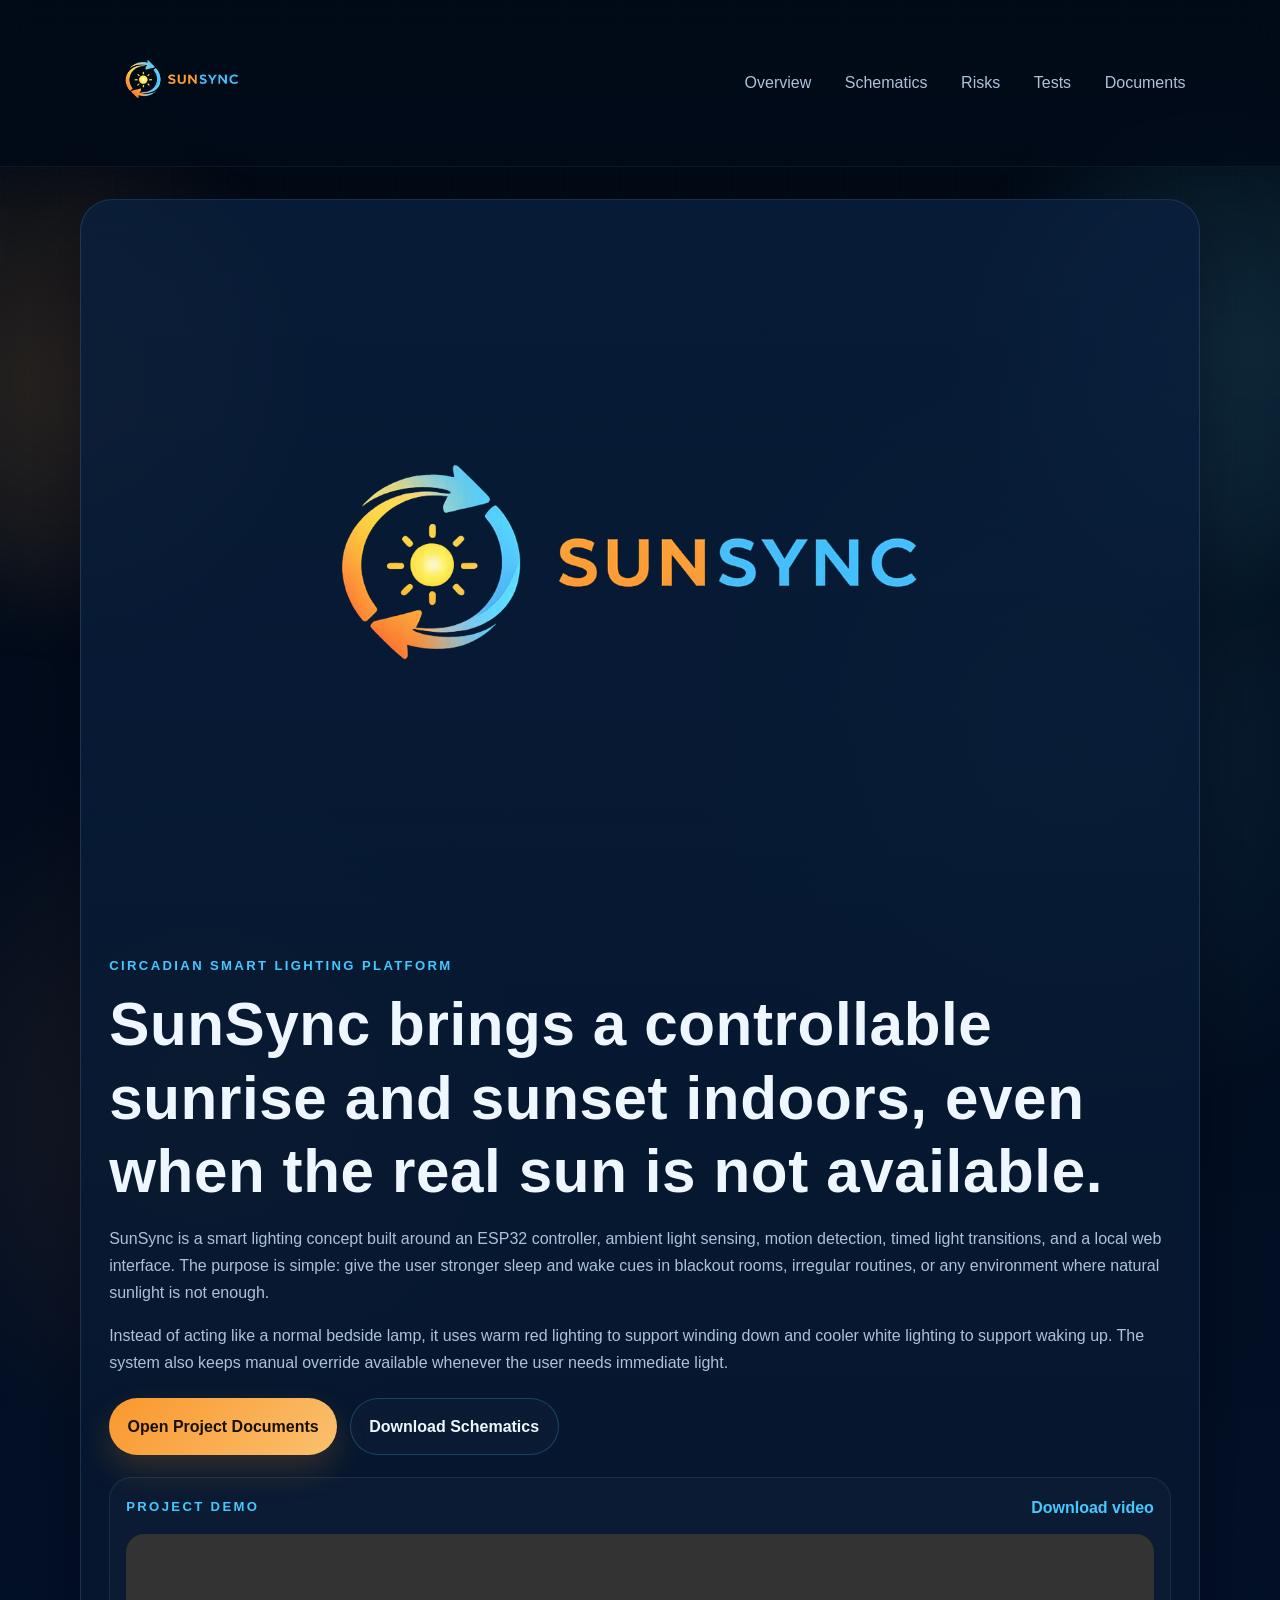
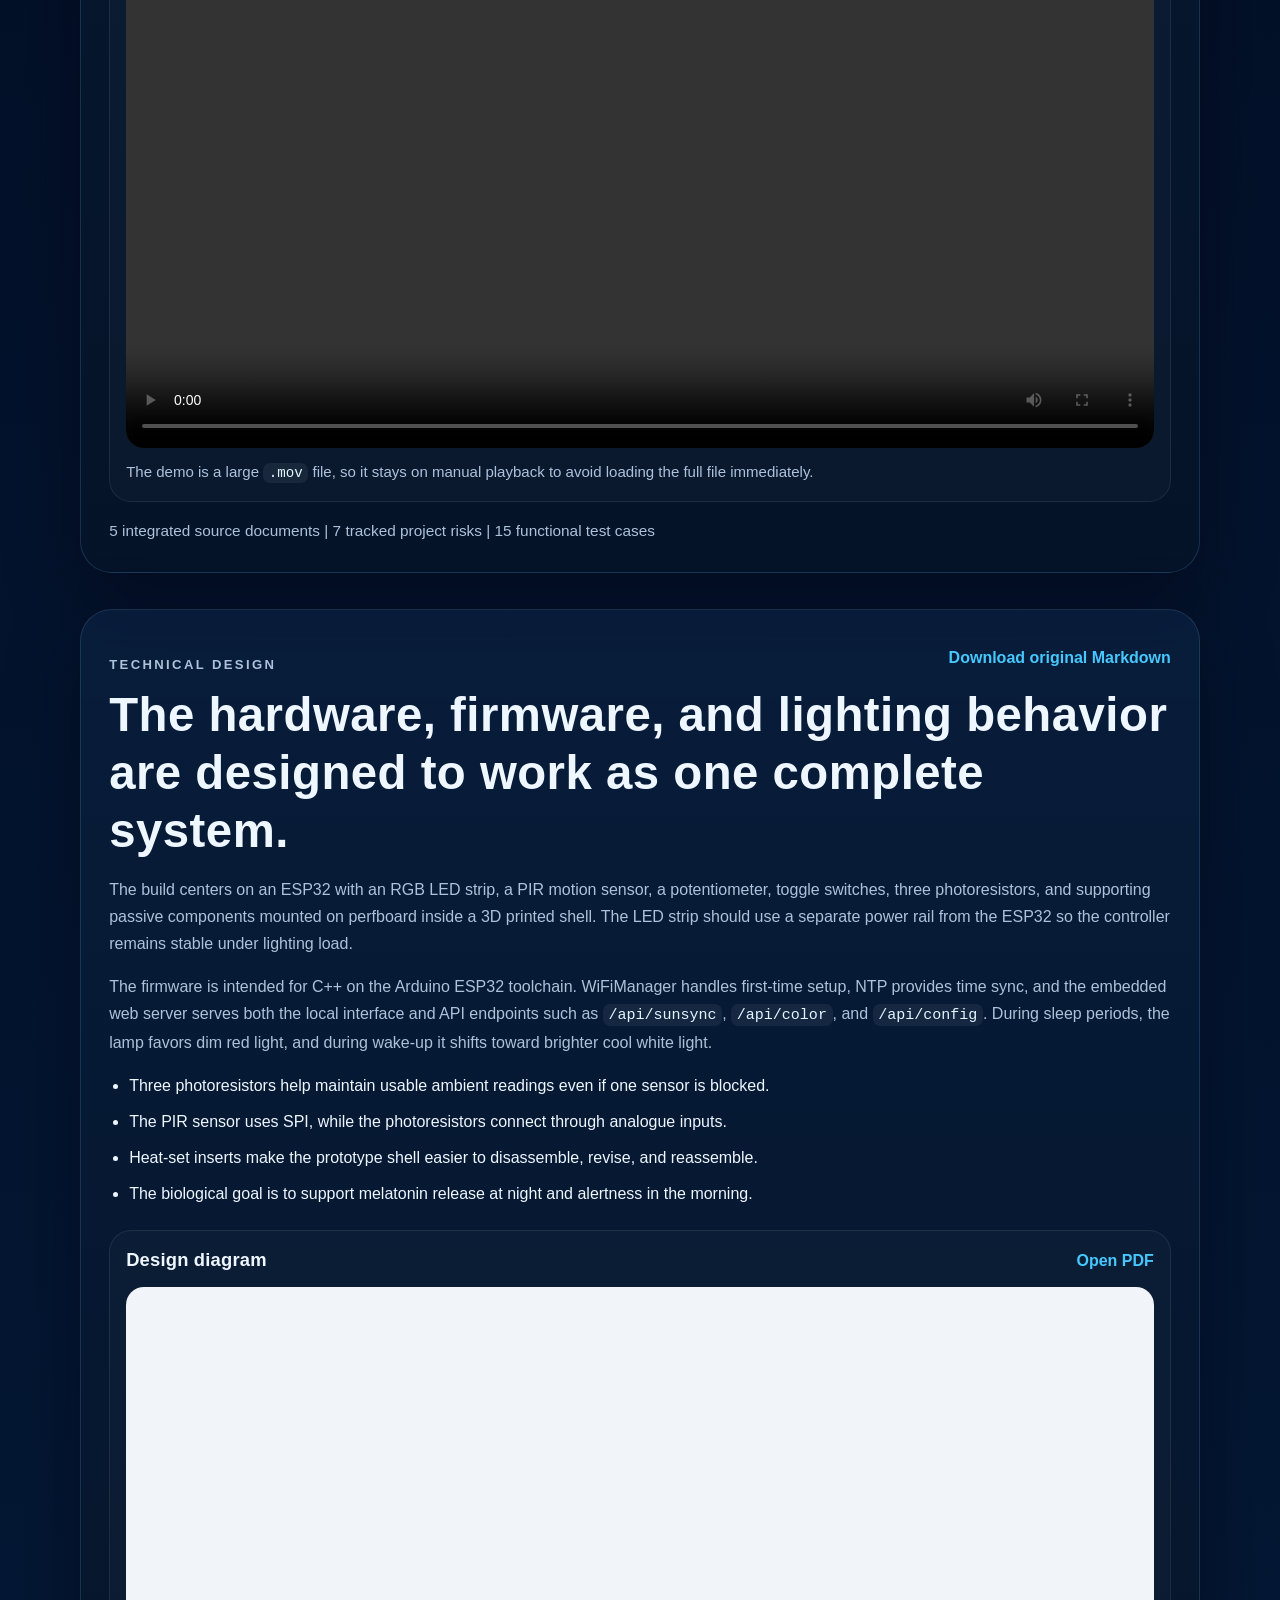
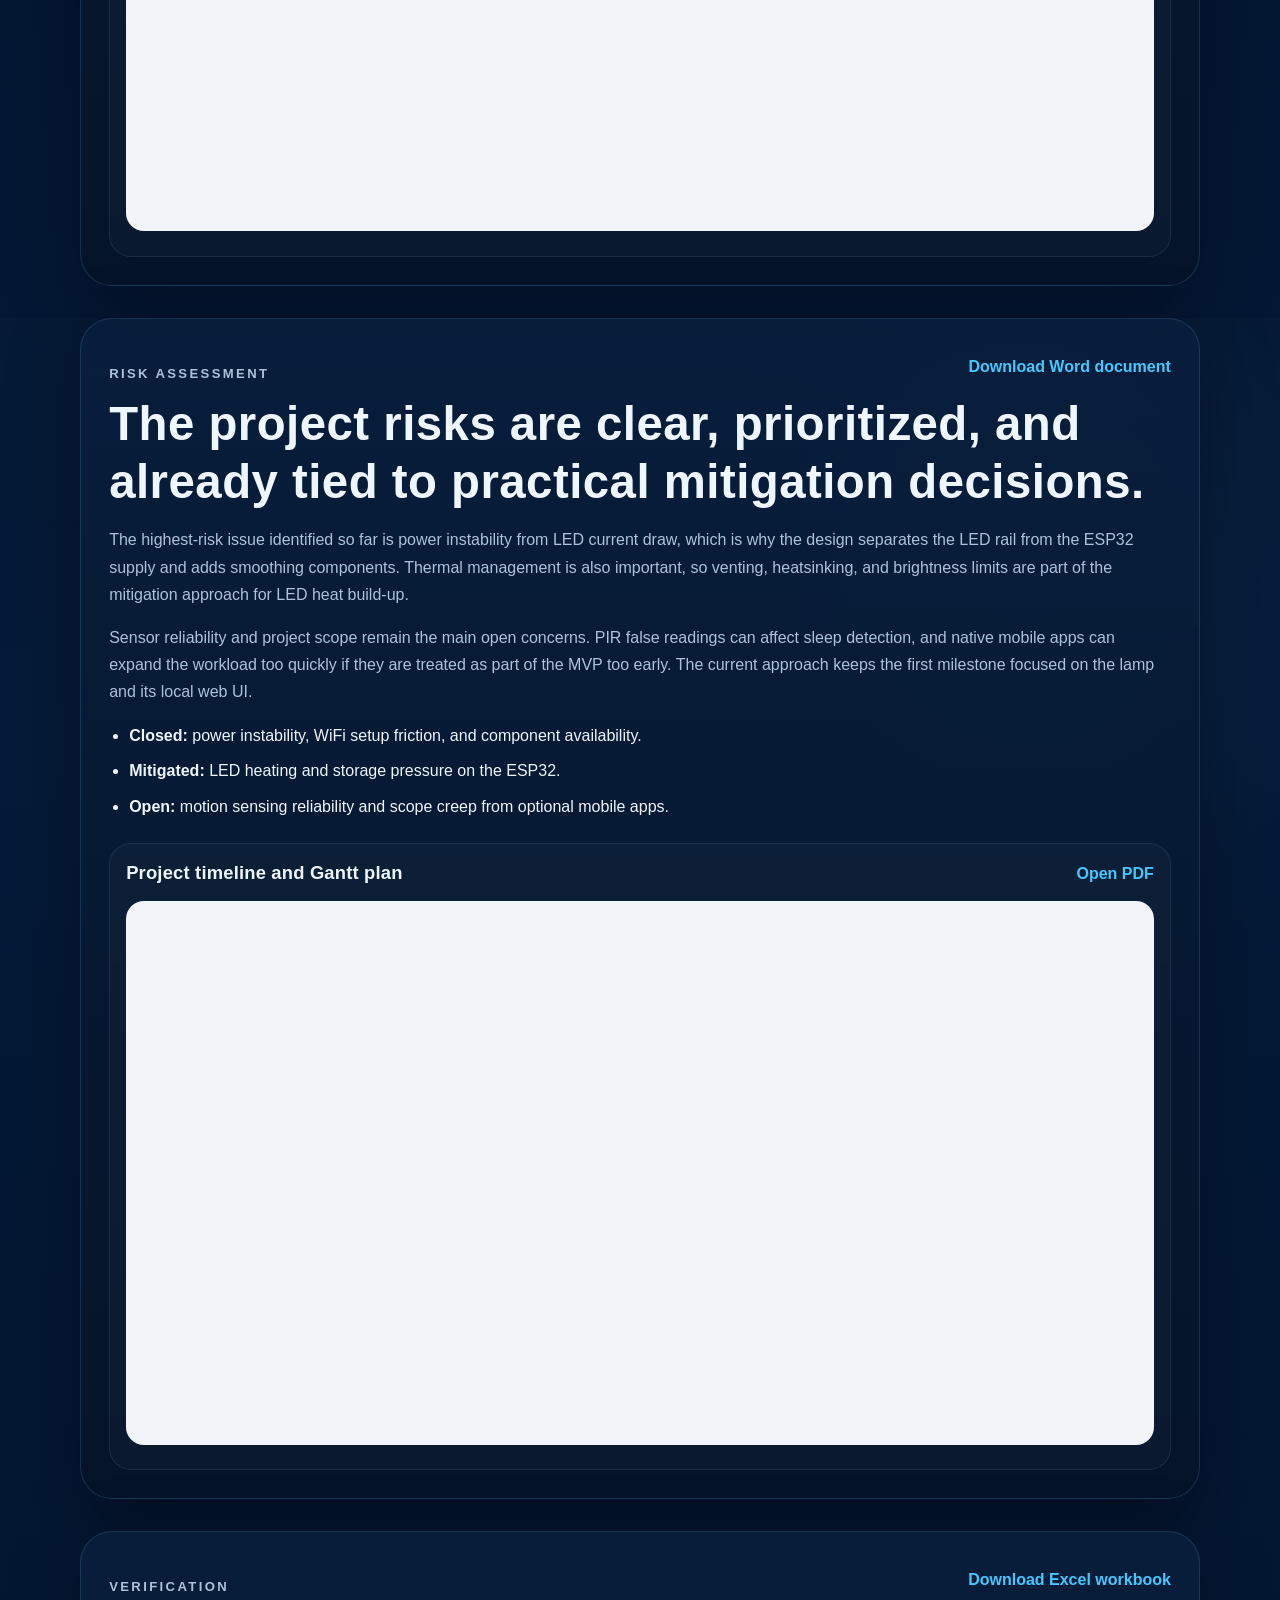
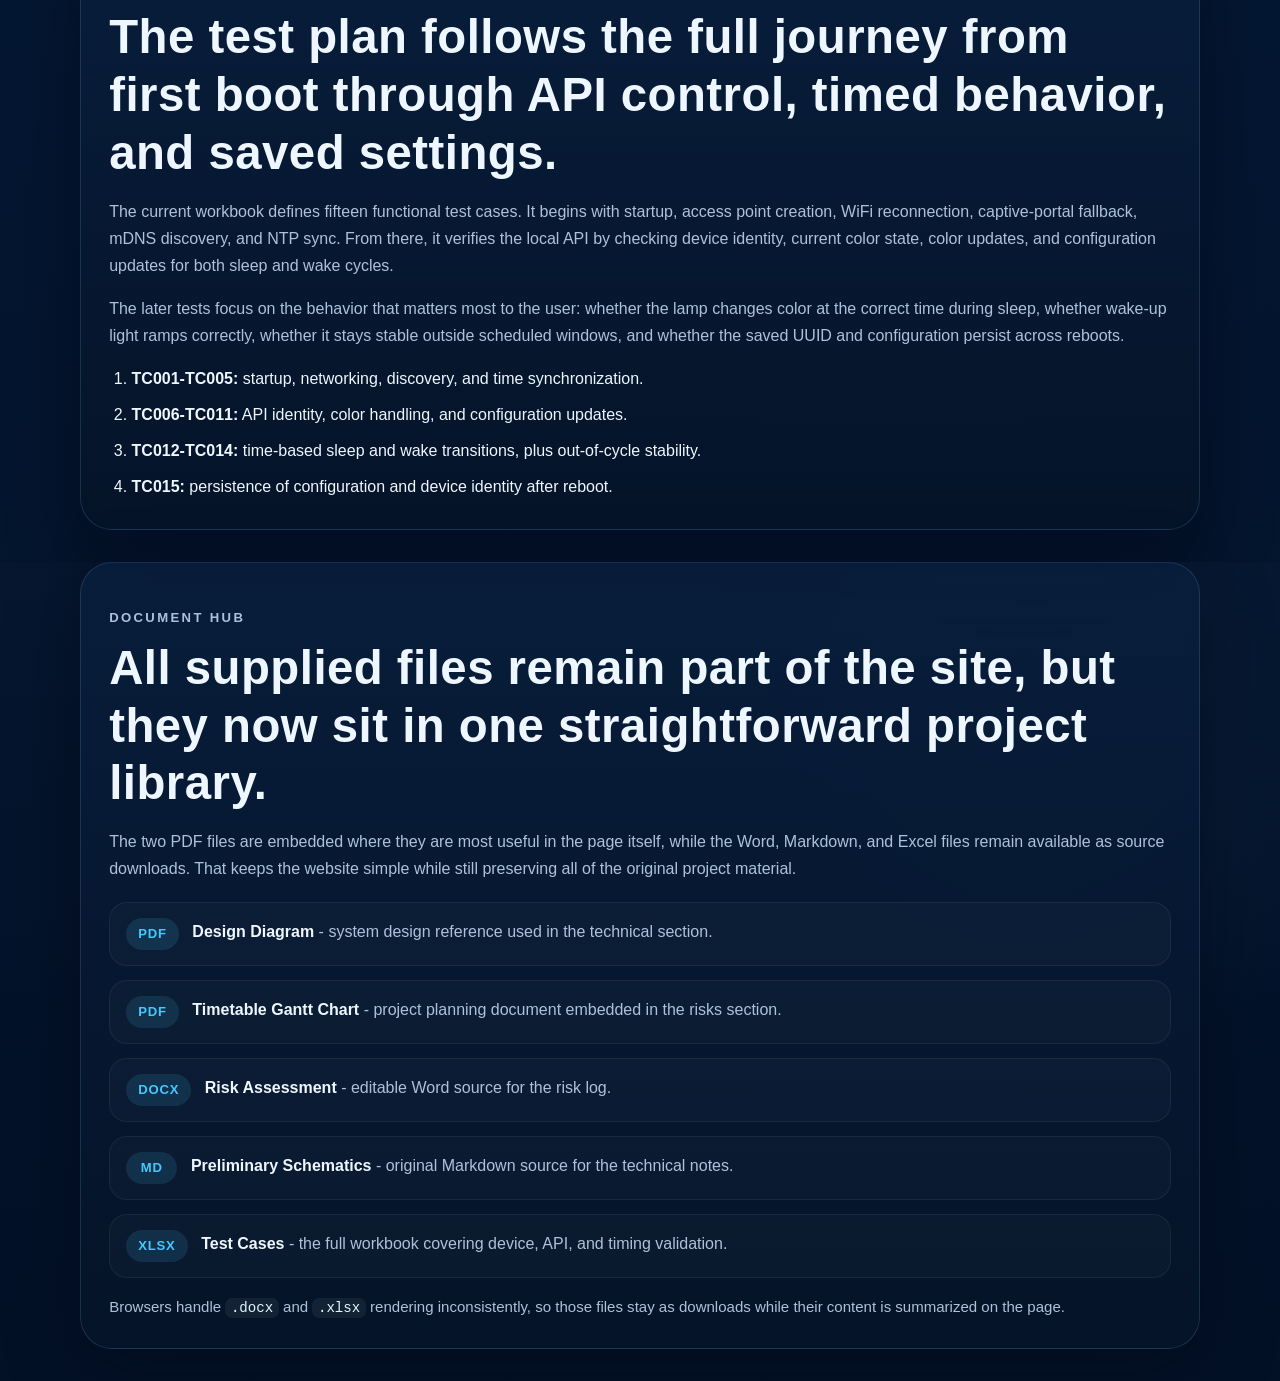
==== index.html @ 86e0a1b6 "uploaded site scaffold" ====
<!DOCTYPE html>
<html lang="en">
<head>
  <meta charset="UTF-8">
  <meta name="viewport" content="width=device-width, initial-scale=1.0">
  <title>SunSync | Adaptive Circadian Lighting</title>
  <meta
    name="description"
    content="SunSync is an adaptive circadian lighting project that combines smart lamp design, firmware planning, testing, and project documentation in one responsive website."
  >
  <link rel="stylesheet" href="styles.css">
</head>
<body>
  <div class="page-glow glow-left"></div>
  <div class="page-glow glow-right"></div>

  <header class="site-header" id="site-header">
    <div class="frame header-row">
      <a class="site-brand" href="#top" aria-label="SunSync home">
        <img src="assets/media/logo.png" alt="SunSync logo">
      </a>
      <nav class="site-nav" aria-label="Primary">
        <a href="#overview">Overview</a>
        <a href="#schematics">Schematics</a>
        <a href="#risks">Risks</a>
        <a href="#tests">Tests</a>
        <a href="#documents">Documents</a>
      </nav>
    </div>
  </header>

  <main id="top">
    <section class="hero" id="overview">
      <div class="frame">
        <article class="hero-shell">
          <img class="hero-logo" src="assets/media/logo.png" alt="SunSync logo artwork">
          <p class="eyebrow">Circadian Smart Lighting Platform</p>
          <h1>SunSync brings a controllable sunrise and sunset indoors, even when the real sun is not available.</h1>
          <p class="hero-lede">
            SunSync is a smart lighting concept built around an ESP32 controller, ambient light sensing,
            motion detection, timed light transitions, and a local web interface. The purpose is simple:
            give the user stronger sleep and wake cues in blackout rooms, irregular routines, or any environment
            where natural sunlight is not enough.
          </p>
          <p class="hero-lede">
            Instead of acting like a normal bedside lamp, it uses warm red lighting to support winding down and
            cooler white lighting to support waking up. The system also keeps manual override available whenever
            the user needs immediate light.
          </p>

          <div class="hero-actions">
            <a class="button button-primary" href="#documents">Open Project Documents</a>
            <a class="button button-secondary" href="assets/docs/SunSync_Preliminary_Schematics.md" download>Download Schematics</a>
          </div>

          <div class="video-block">
            <div class="block-topline">
              <span class="eyebrow">Project Demo</span>
              <a class="text-link" href="assets/media/SunSync_3Min_Vid.mov" download>Download video</a>
            </div>
            <video controls preload="metadata" playsinline>
              <source src="assets/media/SunSync_3Min_Vid.mov" type="video/quicktime">
              Your browser does not support embedded QuickTime video. Use the download link instead.
            </video>
            <p class="support-note">
              The demo is a large <code>.mov</code> file, so it stays on manual playback to avoid loading the full file immediately.
            </p>
          </div>

          <p class="hero-footnote">5 integrated source documents | 7 tracked project risks | 15 functional test cases</p>
        </article>
      </div>
    </section>

    <section class="section" id="schematics">
      <div class="frame">
        <article class="section-card">
          <div class="section-topline">
            <p class="eyebrow">Technical Design</p>
            <a class="text-link" href="assets/docs/SunSync_Preliminary_Schematics.md" download>Download original Markdown</a>
          </div>
          <h2>The hardware, firmware, and lighting behavior are designed to work as one complete system.</h2>
          <p>
            The build centers on an ESP32 with an RGB LED strip, a PIR motion sensor, a potentiometer,
            toggle switches, three photoresistors, and supporting passive components mounted on perfboard inside
            a 3D printed shell. The LED strip should use a separate power rail from the ESP32 so the controller
            remains stable under lighting load.
          </p>
          <p>
            The firmware is intended for C++ on the Arduino ESP32 toolchain. WiFiManager handles first-time setup,
            NTP provides time sync, and the embedded web server serves both the local interface and API endpoints such as
            <code>/api/sunsync</code>, <code>/api/color</code>, and <code>/api/config</code>. During sleep periods,
            the lamp favors dim red light, and during wake-up it shifts toward brighter cool white light.
          </p>
          <ul class="section-list">
            <li>Three photoresistors help maintain usable ambient readings even if one sensor is blocked.</li>
            <li>The PIR sensor uses SPI, while the photoresistors connect through analogue inputs.</li>
            <li>Heat-set inserts make the prototype shell easier to disassemble, revise, and reassemble.</li>
            <li>The biological goal is to support melatonin release at night and alertness in the morning.</li>
          </ul>

          <div class="embed-block">
            <div class="block-topline">
              <h3>Design diagram</h3>
              <a class="text-link" href="assets/docs/design_diagram.pdf" target="_blank" rel="noopener noreferrer">Open PDF</a>
            </div>
            <iframe src="assets/docs/design_diagram.pdf#view=FitH" title="SunSync design diagram PDF"></iframe>
          </div>
        </article>
      </div>
    </section>

    <section class="section section-soft" id="risks">
      <div class="frame">
        <article class="section-card">
          <div class="section-topline">
            <p class="eyebrow">Risk Assessment</p>
            <a class="text-link" href="assets/docs/SunSync_Risk_Assessment.docx" download>Download Word document</a>
          </div>
          <h2>The project risks are clear, prioritized, and already tied to practical mitigation decisions.</h2>
          <p>
            The highest-risk issue identified so far is power instability from LED current draw, which is why the design
            separates the LED rail from the ESP32 supply and adds smoothing components. Thermal management is also important,
            so venting, heatsinking, and brightness limits are part of the mitigation approach for LED heat build-up.
          </p>
          <p>
            Sensor reliability and project scope remain the main open concerns. PIR false readings can affect sleep detection,
            and native mobile apps can expand the workload too quickly if they are treated as part of the MVP too early.
            The current approach keeps the first milestone focused on the lamp and its local web UI.
          </p>
          <ul class="section-list">
            <li><strong>Closed:</strong> power instability, WiFi setup friction, and component availability.</li>
            <li><strong>Mitigated:</strong> LED heating and storage pressure on the ESP32.</li>
            <li><strong>Open:</strong> motion sensing reliability and scope creep from optional mobile apps.</li>
          </ul>

          <div class="embed-block">
            <div class="block-topline">
              <h3>Project timeline and Gantt plan</h3>
              <a class="text-link" href="assets/docs/timetable-gantt-chart.pdf" target="_blank" rel="noopener noreferrer">Open PDF</a>
            </div>
            <iframe src="assets/docs/timetable-gantt-chart.pdf#view=FitH" title="SunSync timetable Gantt chart PDF"></iframe>
          </div>
        </article>
      </div>
    </section>

    <section class="section" id="tests">
      <div class="frame">
        <article class="section-card">
          <div class="section-topline">
            <p class="eyebrow">Verification</p>
            <a class="text-link" href="assets/docs/Test_Cases.xlsx" download>Download Excel workbook</a>
          </div>
          <h2>The test plan follows the full journey from first boot through API control, timed behavior, and saved settings.</h2>
          <p>
            The current workbook defines fifteen functional test cases. It begins with startup, access point creation,
            WiFi reconnection, captive-portal fallback, mDNS discovery, and NTP sync. From there, it verifies the local API
            by checking device identity, current color state, color updates, and configuration updates for both sleep and wake cycles.
          </p>
          <p>
            The later tests focus on the behavior that matters most to the user: whether the lamp changes color at the correct
            time during sleep, whether wake-up light ramps correctly, whether it stays stable outside scheduled windows, and whether
            the saved UUID and configuration persist across reboots.
          </p>
          <ol class="section-list numbered-list">
            <li><strong>TC001-TC005:</strong> startup, networking, discovery, and time synchronization.</li>
            <li><strong>TC006-TC011:</strong> API identity, color handling, and configuration updates.</li>
            <li><strong>TC012-TC014:</strong> time-based sleep and wake transitions, plus out-of-cycle stability.</li>
            <li><strong>TC015:</strong> persistence of configuration and device identity after reboot.</li>
          </ol>
        </article>
      </div>
    </section>

    <section class="section section-soft" id="documents">
      <div class="frame">
        <article class="section-card">
          <div class="section-topline">
            <p class="eyebrow">Document Hub</p>
          </div>
          <h2>All supplied files remain part of the site, but they now sit in one straightforward project library.</h2>
          <p>
            The two PDF files are embedded where they are most useful in the page itself, while the Word, Markdown,
            and Excel files remain available as source downloads. That keeps the website simple while still preserving
            all of the original project material.
          </p>

          <div class="document-list">
            <a class="document-row" href="assets/docs/design_diagram.pdf" target="_blank" rel="noopener noreferrer">
              <span class="document-type">PDF</span>
              <span><strong>Design Diagram</strong> - system design reference used in the technical section.</span>
            </a>
            <a class="document-row" href="assets/docs/timetable-gantt-chart.pdf" target="_blank" rel="noopener noreferrer">
              <span class="document-type">PDF</span>
              <span><strong>Timetable Gantt Chart</strong> - project planning document embedded in the risks section.</span>
            </a>
            <a class="document-row" href="assets/docs/SunSync_Risk_Assessment.docx" download>
              <span class="document-type">DOCX</span>
              <span><strong>Risk Assessment</strong> - editable Word source for the risk log.</span>
            </a>
            <a class="document-row" href="assets/docs/SunSync_Preliminary_Schematics.md" download>
              <span class="document-type">MD</span>
              <span><strong>Preliminary Schematics</strong> - original Markdown source for the technical notes.</span>
            </a>
            <a class="document-row" href="assets/docs/Test_Cases.xlsx" download>
              <span class="document-type">XLSX</span>
              <span><strong>Test Cases</strong> - the full workbook covering device, API, and timing validation.</span>
            </a>
          </div>

          <p class="support-note">
            Browsers handle <code>.docx</code> and <code>.xlsx</code> rendering inconsistently, so those files stay as downloads while their content is summarized on the page.
          </p>
        </article>
      </div>
    </section>
  </main>

  <script>
    (function () {
      var header = document.getElementById("site-header");
      var lastY = window.scrollY;

      function syncHeader() {
        var currentY = window.scrollY;
        var atTop = currentY <= 16;
        var scrollingDown = currentY > lastY + 4;
        var scrollingUp = currentY < lastY - 4;

        if (atTop || scrollingUp) {
          header.classList.remove("is-tucked");
        } else if (scrollingDown && currentY > 96) {
          header.classList.add("is-tucked");
        }

        lastY = currentY;
      }

      window.addEventListener("scroll", syncHeader, { passive: true });
      syncHeader();
    }());
  </script>
</body>
</html>
---- styles.css ----
:root {
  --bg: #03122c;
  --panel: rgba(7, 29, 58, 0.86);
  --line: rgba(114, 178, 225, 0.18);
  --line-strong: rgba(114, 178, 225, 0.28);
  --text: #eef6ff;
  --muted: #adc2da;
  --sun: #ff9a2d;
  --sync: #46c8ff;
  --shadow: 0 24px 72px rgba(0, 6, 18, 0.4);
  --radius: 28px;
}

* {
  box-sizing: border-box;
}

html {
  scroll-behavior: smooth;
}

body {
  margin: 0;
  min-height: 100vh;
  font-family: "Segoe UI", "Trebuchet MS", sans-serif;
  color: var(--text);
  line-height: 1.7;
  background:
    radial-gradient(circle at 16% 18%, rgba(255, 154, 45, 0.1), transparent 22rem),
    radial-gradient(circle at 84% 12%, rgba(70, 200, 255, 0.12), transparent 24rem),
    linear-gradient(180deg, #020913 0%, #03112a 28%, #041a38 64%, #031127 100%);
  overflow-x: hidden;
}

body::before {
  content: "";
  position: fixed;
  inset: 0;
  background-image:
    linear-gradient(rgba(255, 255, 255, 0.015) 1px, transparent 1px),
    linear-gradient(90deg, rgba(255, 255, 255, 0.015) 1px, transparent 1px);
  background-size: 3.5rem 3.5rem;
  mask-image: linear-gradient(to bottom, rgba(0, 0, 0, 0.85), transparent 92%);
  pointer-events: none;
}

a {
  color: inherit;
  text-decoration: none;
}

img,
video {
  display: block;
  max-width: 100%;
}

code {
  padding: 0.12rem 0.35rem;
  border-radius: 0.45rem;
  background: rgba(255, 255, 255, 0.06);
  color: #dff7ff;
  font-family: "Consolas", "Courier New", monospace;
  font-size: 0.94em;
}

.frame {
  width: min(1120px, calc(100% - 2rem));
  margin: 0 auto;
}

.page-glow {
  position: fixed;
  width: 28rem;
  height: 28rem;
  border-radius: 50%;
  filter: blur(2.5rem);
  opacity: 0.42;
  pointer-events: none;
  z-index: 0;
}

.glow-left {
  left: -10rem;
  top: 10rem;
  background: radial-gradient(circle, rgba(255, 174, 80, 0.4), rgba(255, 154, 45, 0));
}

.glow-right {
  right: -10rem;
  top: 8rem;
  background: radial-gradient(circle, rgba(86, 214, 255, 0.42), rgba(70, 200, 255, 0));
}

.site-header {
  position: sticky;
  top: 0;
  z-index: 20;
  transform: translateY(0);
  transition: transform 220ms ease, background-color 220ms ease, border-color 220ms ease;
  backdrop-filter: blur(0.9rem);
  background: rgba(2, 11, 26, 0.76);
  border-bottom: 1px solid rgba(255, 255, 255, 0.05);
}

.site-header.is-tucked {
  transform: translateY(calc(-100% + 12px));
  background: rgba(2, 11, 26, 0.92);
  border-bottom-color: rgba(70, 200, 255, 0.12);
}

.site-header.is-tucked:hover,
.site-header.is-tucked:focus-within {
  transform: translateY(0);
}

.header-row {
  display: flex;
  align-items: center;
  justify-content: space-between;
  gap: 1rem;
  padding: 0.85rem 0;
}

.site-brand {
  display: inline-flex;
  align-items: center;
  max-width: clamp(10rem, 21vw, 13rem);
}

.site-nav {
  display: flex;
  flex-wrap: wrap;
  justify-content: flex-end;
  gap: 0.3rem;
}

.site-nav a {
  padding: 0.68rem 0.9rem;
  border-radius: 999px;
  color: var(--muted);
  transition: color 180ms ease, background-color 180ms ease, transform 180ms ease;
}

.site-nav a:hover,
.site-nav a:focus-visible {
  color: var(--text);
  background: rgba(255, 255, 255, 0.04);
  transform: translateY(-1px);
}

main,
.hero,
.section {
  position: relative;
  z-index: 1;
}

.hero {
  padding: 2rem 0 2.25rem;
}

.hero-shell,
.section-card {
  padding: clamp(1.2rem, 2.2vw, 2rem);
  border-radius: calc(var(--radius) + 4px);
  border: 1px solid var(--line);
  background: linear-gradient(180deg, rgba(9, 31, 61, 0.84), rgba(5, 20, 40, 0.92));
  box-shadow: var(--shadow);
}

.hero-logo {
  width: 100%;
  border-radius: 22px;
  margin-bottom: 1.2rem;
}

.eyebrow {
  margin: 0;
  color: var(--sync);
  font-size: 0.82rem;
  font-weight: 700;
  letter-spacing: 0.18em;
  text-transform: uppercase;
}

h1,
h2,
h3,
p {
  margin: 0;
}

h1,
h2,
h3 {
  font-family: "Trebuchet MS", "Segoe UI", sans-serif;
  line-height: 1.22;
  letter-spacing: 0.01em;
}

h1 {
  margin-top: 0.7rem;
  font-size: clamp(2.2rem, 4.7vw, 4.4rem);
}

h2 {
  margin-top: 0.6rem;
  font-size: clamp(1.8rem, 3.7vw, 3rem);
}

h3 {
  font-size: 1.15rem;
}

.hero-lede,
.section-card p,
.support-note,
.hero-footnote,
.document-row span:last-child {
  color: var(--muted);
}

.hero-lede {
  margin-top: 1rem;
}

.hero-actions {
  display: flex;
  flex-wrap: wrap;
  gap: 0.8rem;
  margin-top: 1.35rem;
}

.button {
  display: inline-flex;
  align-items: center;
  justify-content: center;
  min-height: 3.1rem;
  padding: 0.85rem 1.15rem;
  border-radius: 999px;
  font-weight: 700;
}

.button-primary {
  color: #181103;
  background: linear-gradient(135deg, rgba(255, 154, 45, 0.98), rgba(255, 196, 112, 0.98));
  box-shadow: 0 0.9rem 2rem rgba(255, 154, 45, 0.18);
}

.button-secondary {
  border: 1px solid rgba(70, 200, 255, 0.24);
  background: rgba(255, 255, 255, 0.02);
}

.video-block,
.embed-block {
  margin-top: 1.4rem;
  padding: 1rem;
  border-radius: 22px;
  border: 1px solid rgba(255, 255, 255, 0.08);
  background: rgba(255, 255, 255, 0.025);
}

.block-topline,
.section-topline {
  display: flex;
  flex-wrap: wrap;
  align-items: center;
  justify-content: space-between;
  gap: 0.75rem;
}

.text-link {
  color: var(--sync);
  font-weight: 700;
}

.video-block video {
  width: 100%;
  margin-top: 0.8rem;
  border-radius: 18px;
  background: #000914;
}

.support-note {
  margin-top: 0.7rem;
  font-size: 0.94rem;
}

.hero-footnote {
  margin-top: 1rem;
  font-size: 0.96rem;
}

.section {
  padding: 0 0 2rem;
}

.section-soft {
  background:
    linear-gradient(180deg, rgba(255, 255, 255, 0.012), rgba(255, 255, 255, 0)),
    radial-gradient(circle at 80% 22%, rgba(70, 200, 255, 0.05), transparent 22rem);
}

.section-card p {
  margin-top: 1rem;
}

.section-list {
  margin: 1rem 0 0;
  padding-left: 1.25rem;
}

.section-list li + li {
  margin-top: 0.55rem;
}

.numbered-list {
  padding-left: 1.4rem;
}

.embed-block iframe {
  width: 100%;
  height: 34rem;
  margin-top: 0.85rem;
  border: 0;
  border-radius: 18px;
  background: #f1f5f9;
}

.document-list {
  display: grid;
  gap: 0.85rem;
  margin-top: 1.2rem;
}

.document-row {
  display: grid;
  grid-template-columns: auto 1fr;
  gap: 0.85rem;
  align-items: start;
  padding: 0.95rem 1rem;
  border-radius: 18px;
  border: 1px solid rgba(255, 255, 255, 0.06);
  background: rgba(255, 255, 255, 0.025);
  transition: transform 180ms ease, border-color 180ms ease;
}

.document-row:hover,
.document-row:focus-visible {
  transform: translateY(-2px);
  border-color: var(--line-strong);
}

.document-type {
  display: inline-flex;
  align-items: center;
  justify-content: center;
  min-width: 3.2rem;
  height: 2rem;
  padding: 0 0.75rem;
  border-radius: 999px;
  background: rgba(70, 200, 255, 0.12);
  color: var(--sync);
  font-size: 0.82rem;
  font-weight: 700;
  letter-spacing: 0.06em;
  text-transform: uppercase;
}

.document-row strong {
  color: var(--text);
}

@media (max-width: 760px) {
  .frame {
    width: min(100%, calc(100% - 1rem));
  }

  .header-row {
    flex-direction: column;
    align-items: flex-start;
  }

  .site-nav {
    justify-content: flex-start;
  }

  .site-brand {
    max-width: 10rem;
  }

  .hero {
    padding-top: 1.1rem;
  }

  h1 {
    font-size: clamp(1.95rem, 10vw, 3rem);
  }

  h2 {
    font-size: clamp(1.55rem, 8vw, 2.3rem);
  }

  .hero-actions {
    flex-direction: column;
  }

  .button {
    width: 100%;
  }

  .document-row {
    grid-template-columns: 1fr;
  }

  .embed-block iframe {
    height: 22rem;
  }
}
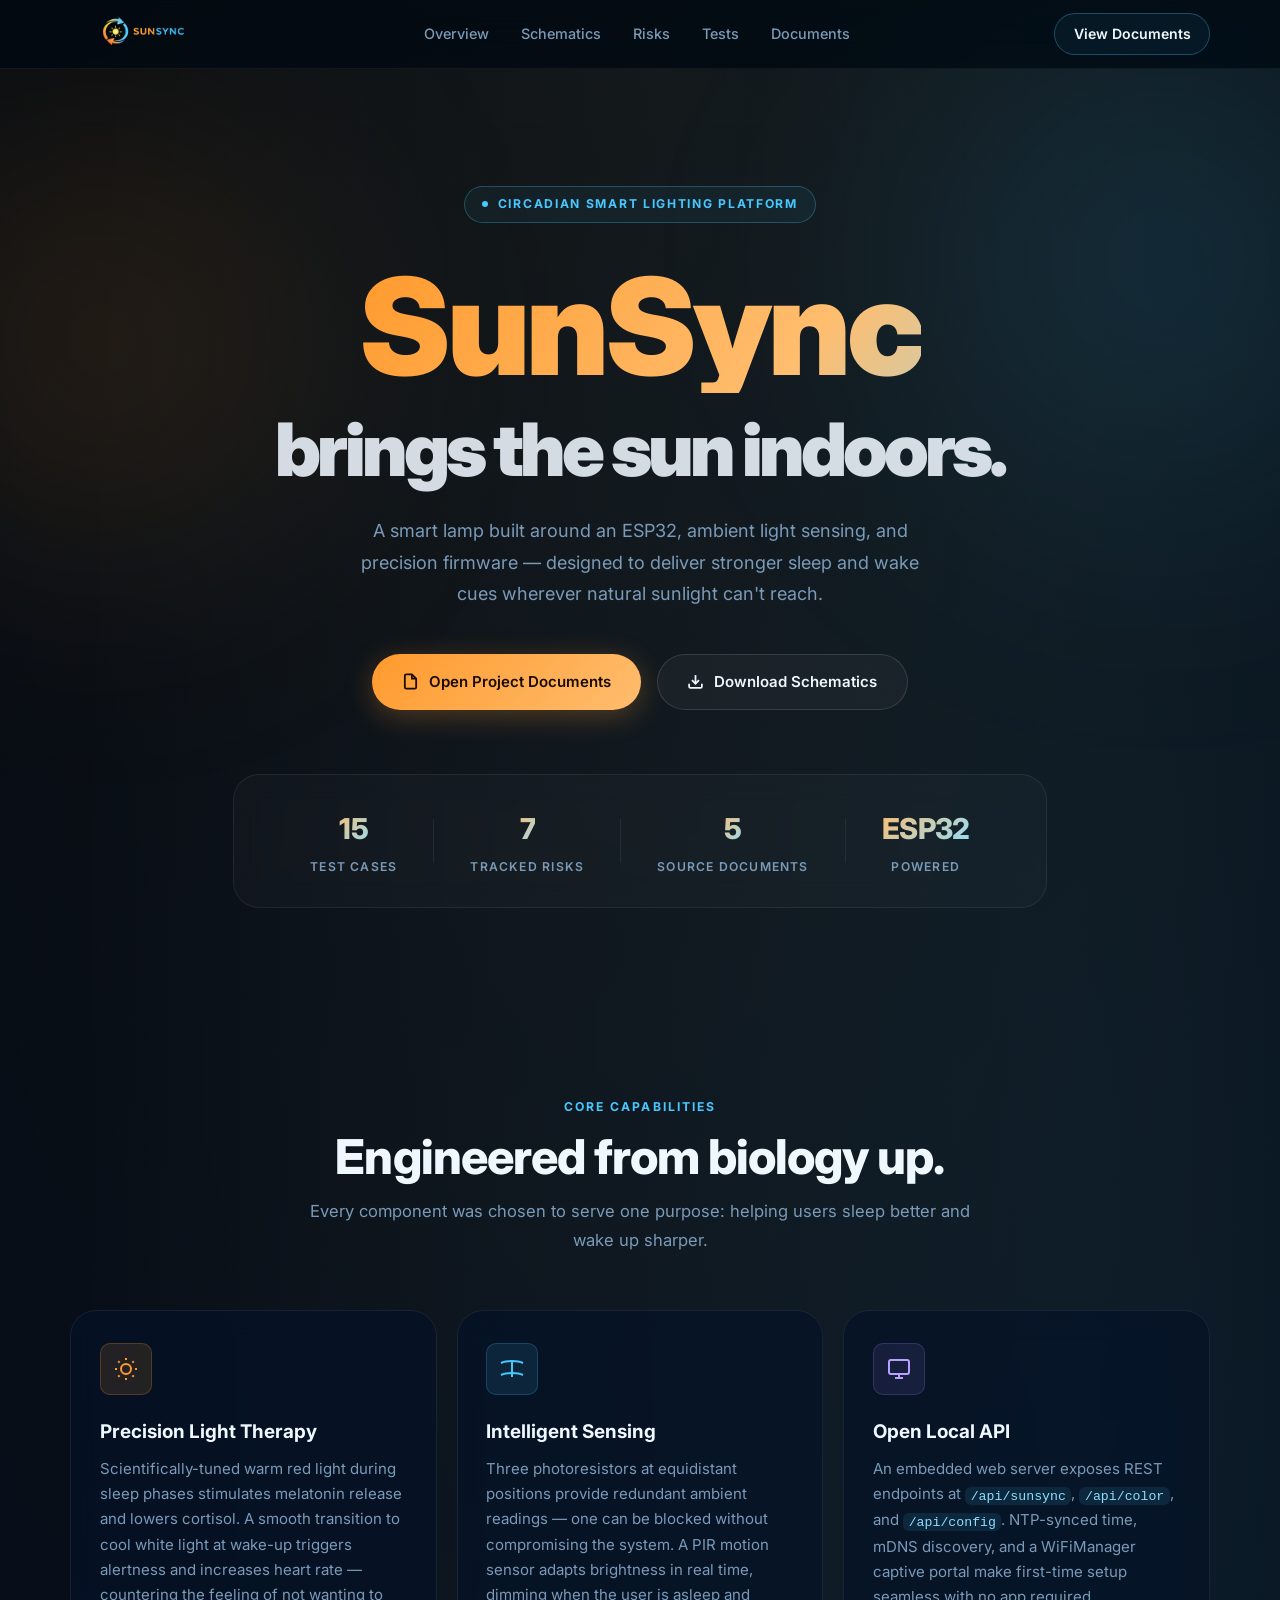
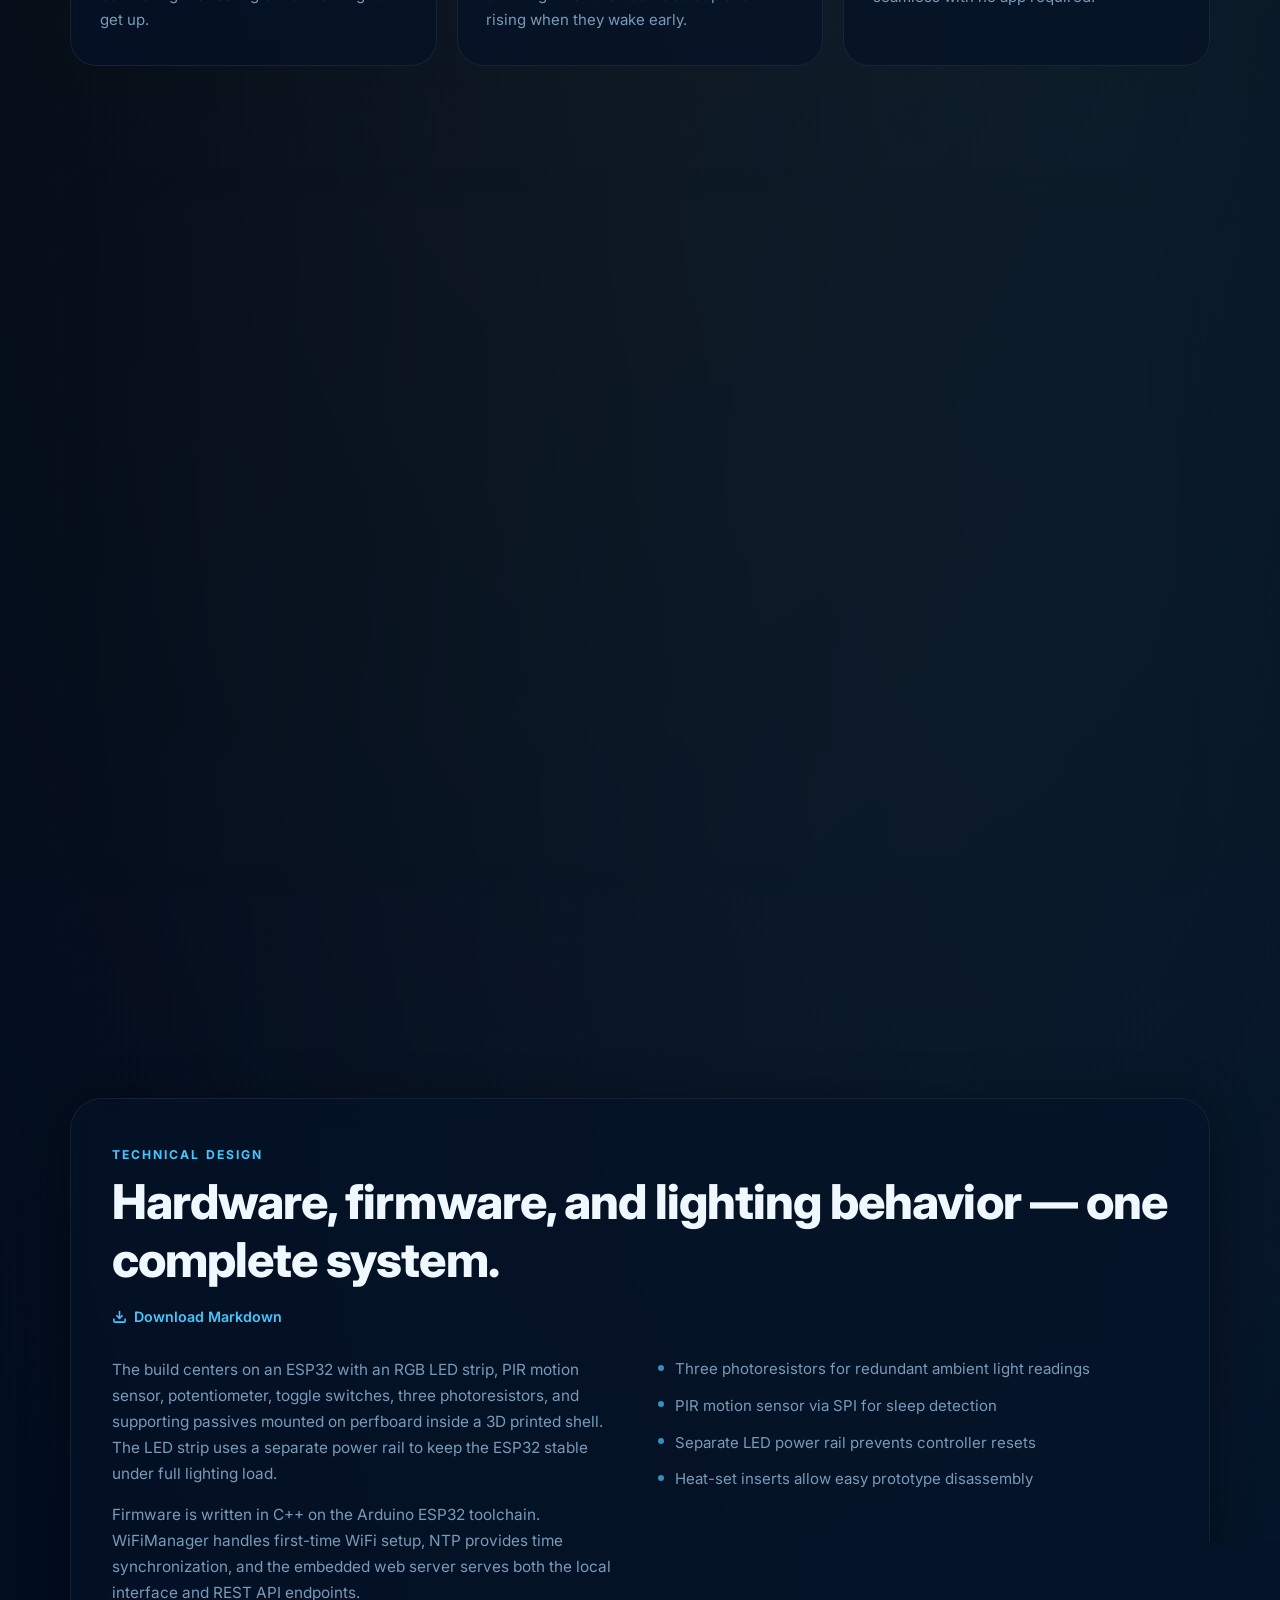
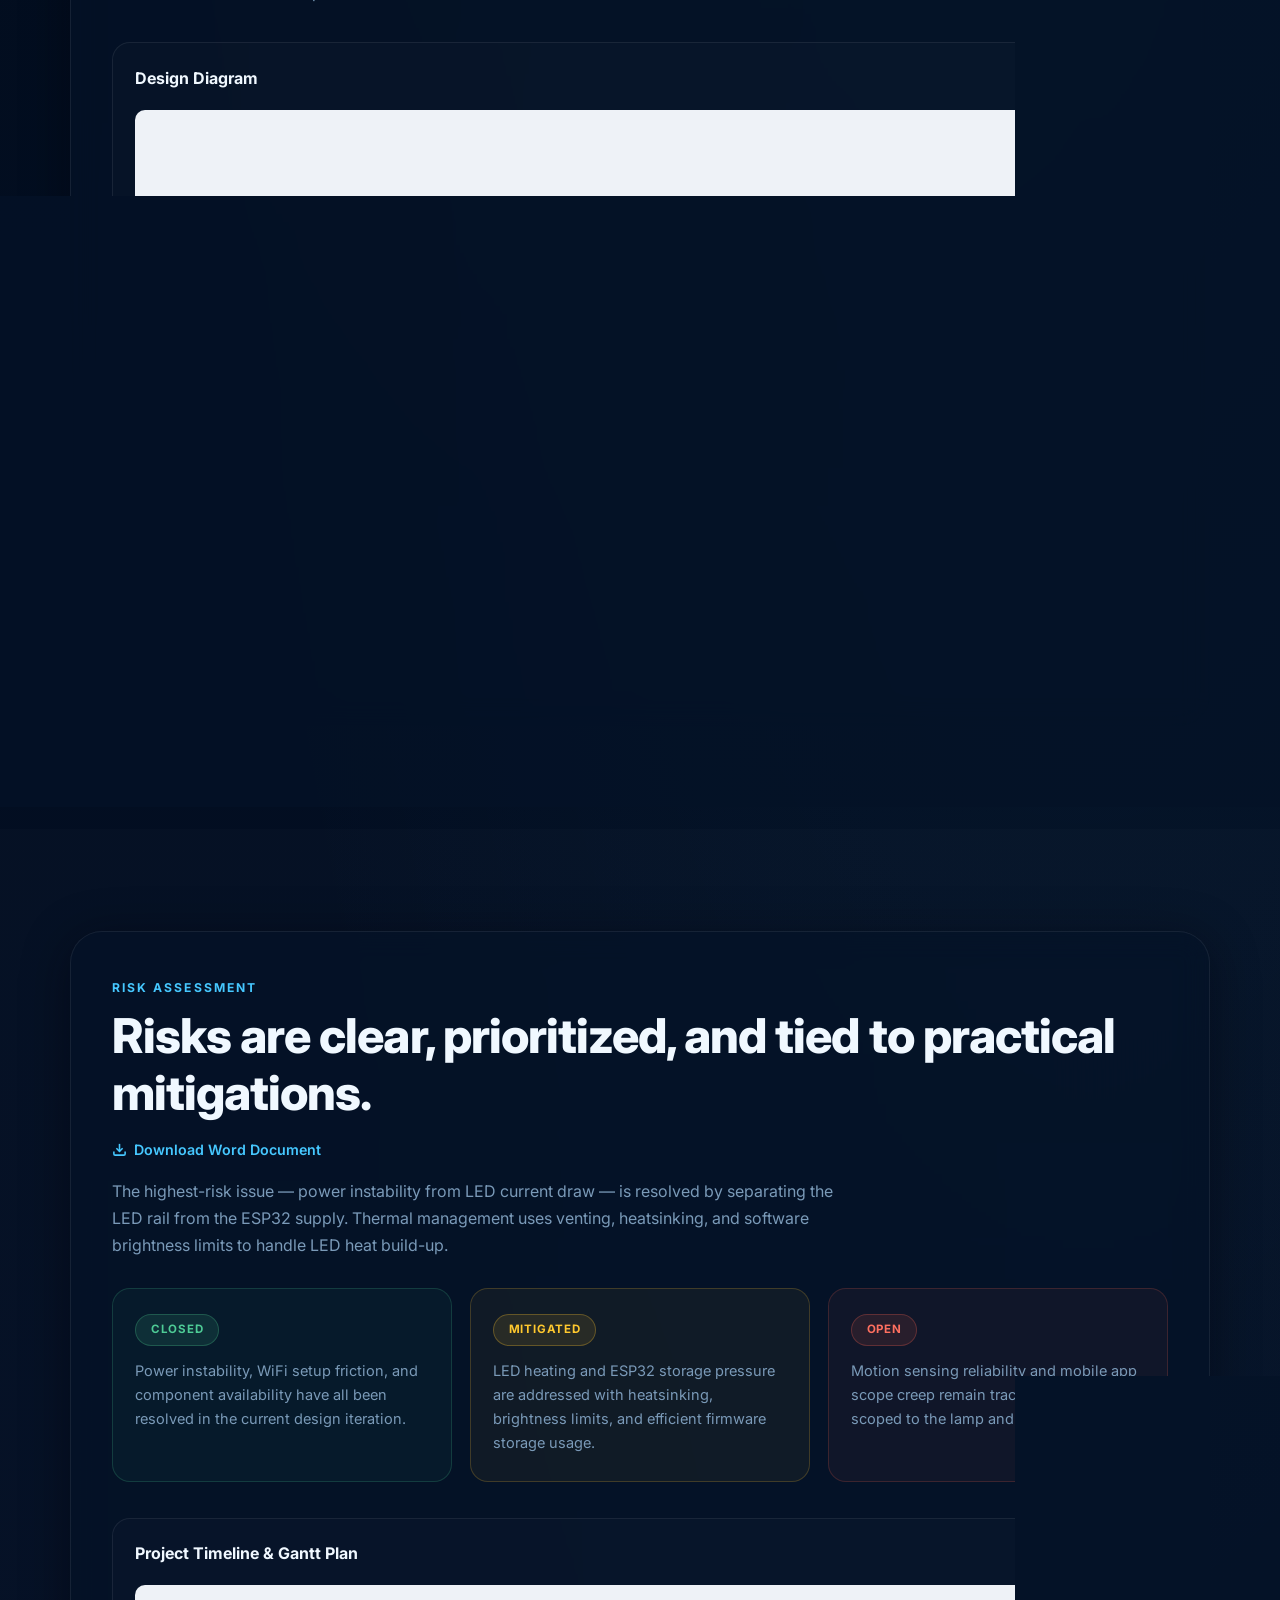
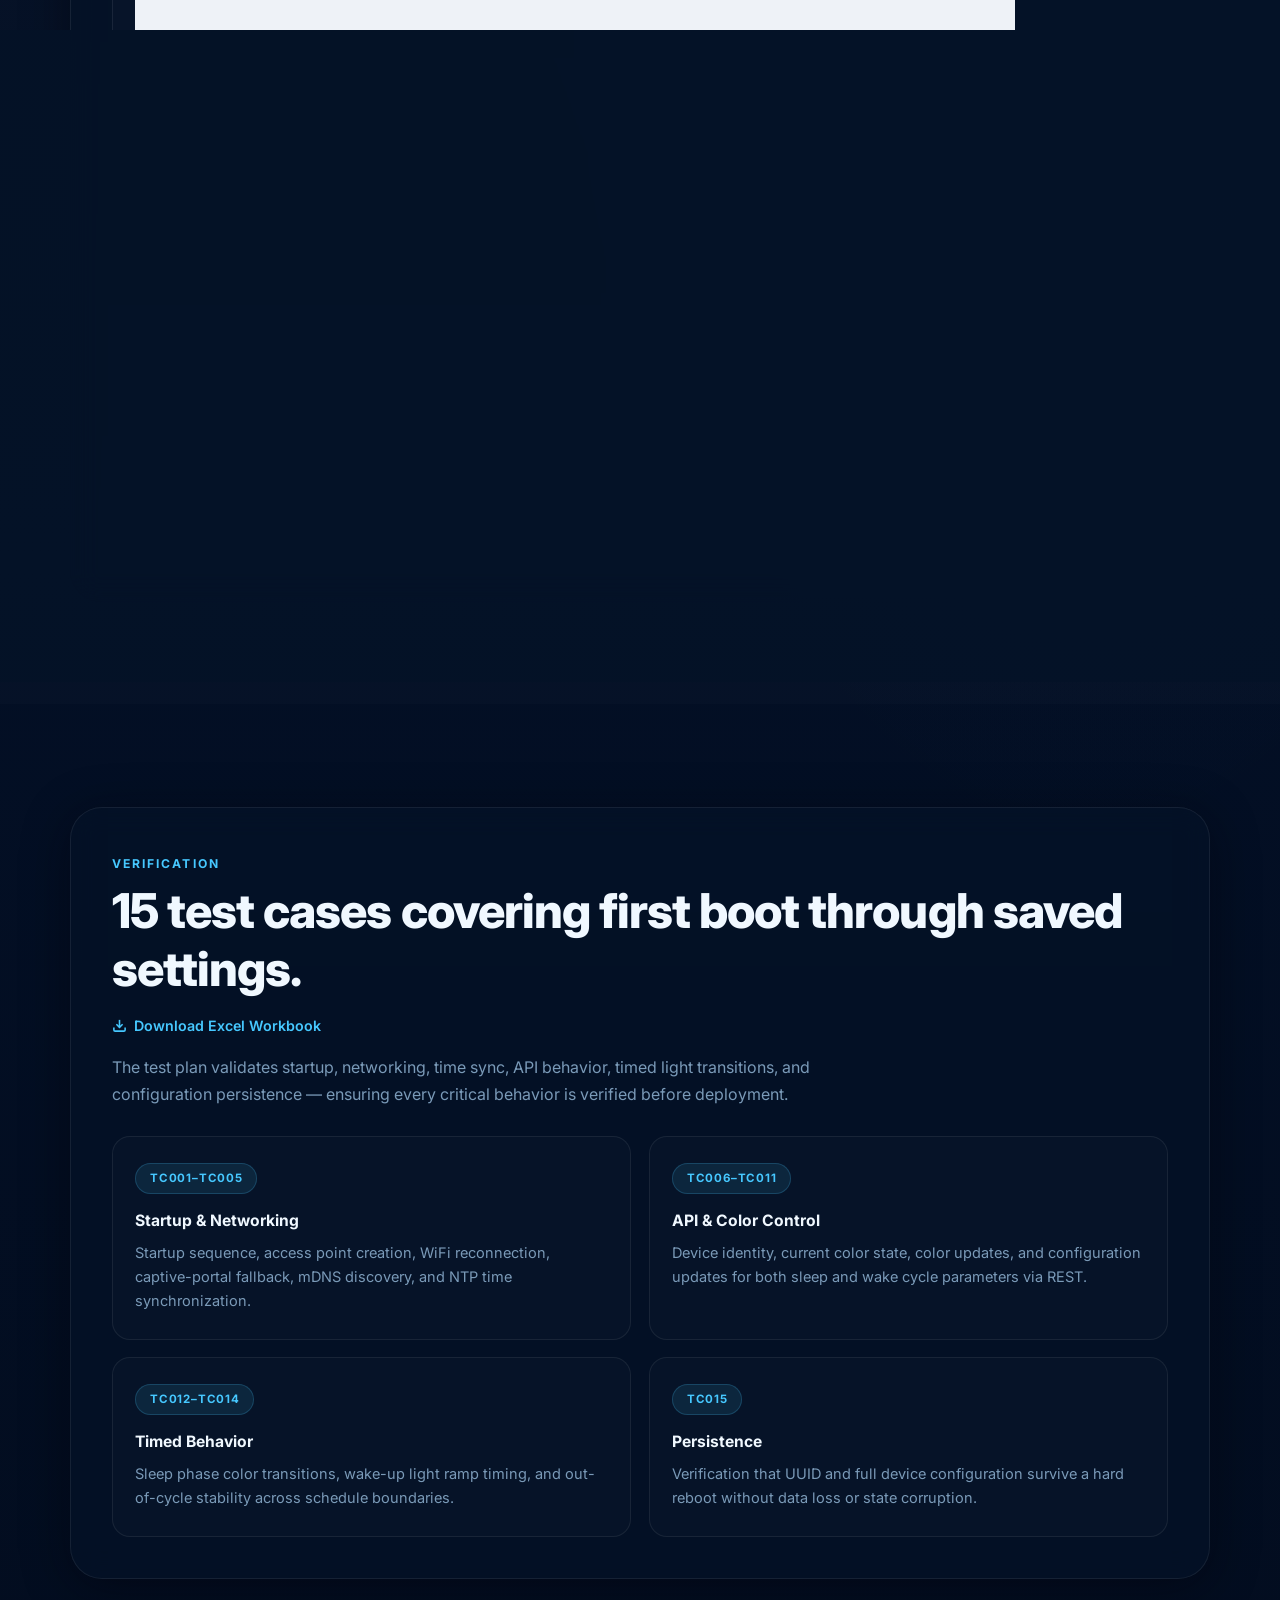
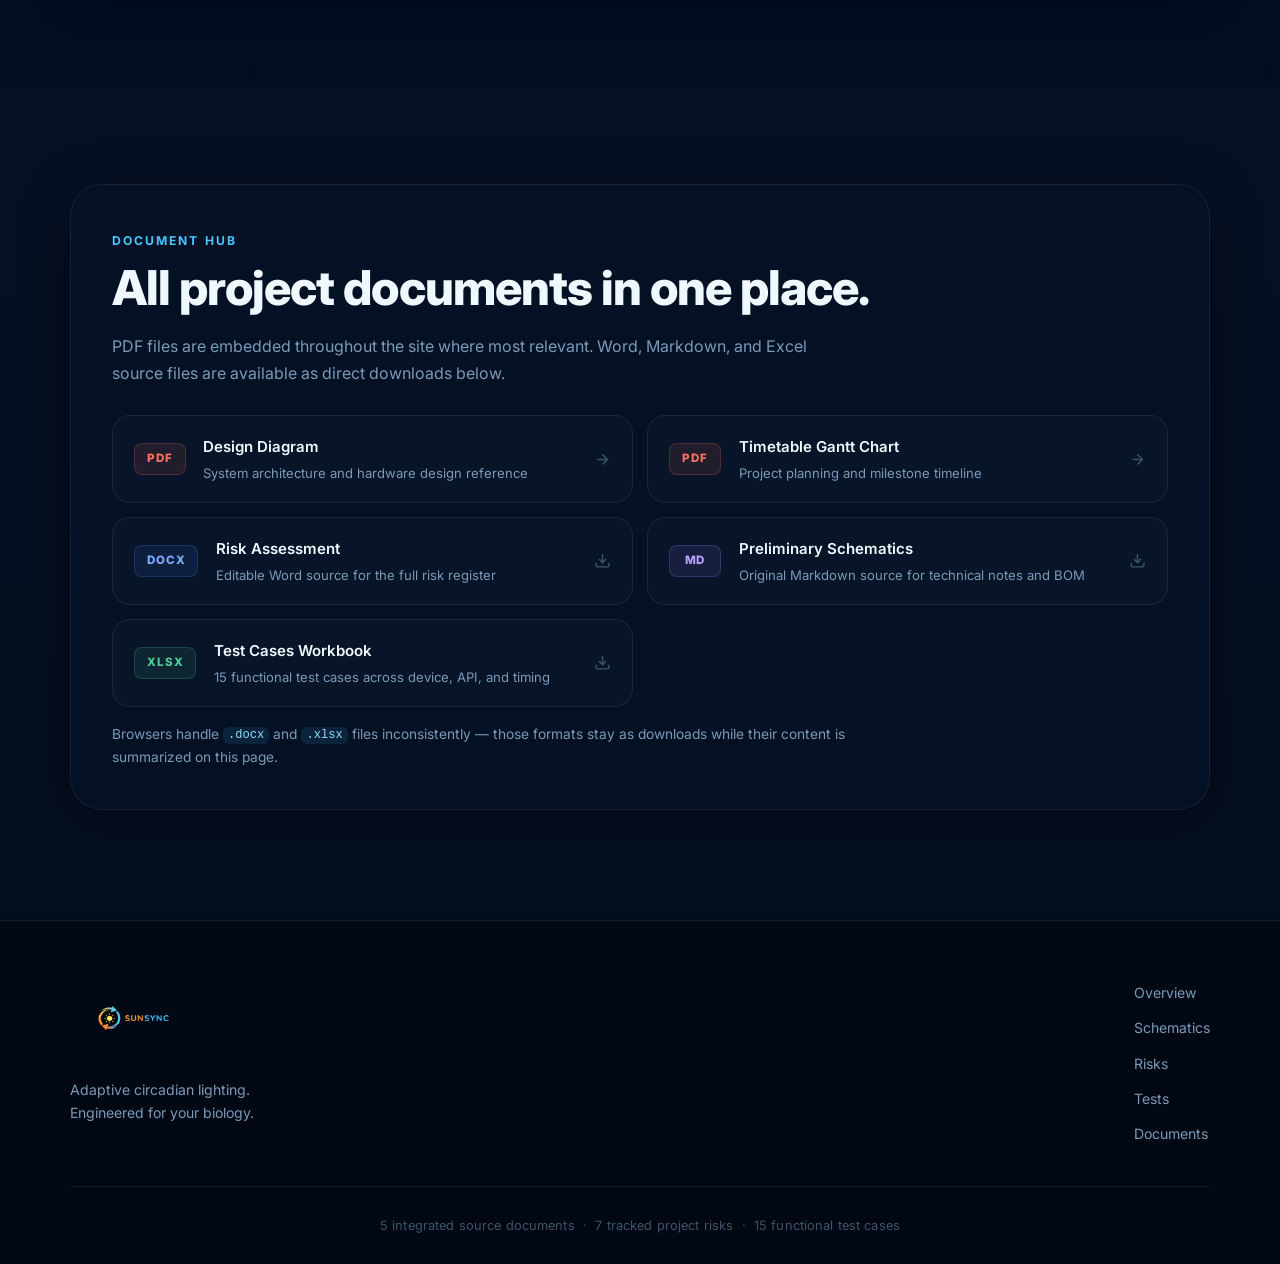
==== commit 7e3eabc2: "- Add animated gradient hero with SunSync wordmark - Add 3-column feature pillars with icon cards - " ====
--- a/index.html
+++ b/index.html
@@ -3,23 +3,374 @@
 <head>
   <meta charset="UTF-8">
   <meta name="viewport" content="width=device-width, initial-scale=1.0">
-  <title>SunSync | Adaptive Circadian Lighting</title>
-  <meta
-    name="description"
-    content="SunSync is an adaptive circadian lighting project that combines smart lamp design, firmware planning, testing, and project documentation in one responsive website."
-  >
+  <title>SunSync | Adaptive Circadian Lighting Platform</title>
+  <meta name="description" content="SunSync is a smart adaptive circadian lighting platform engineered to bring a controllable sunrise and sunset indoors — powered by ESP32, ambient sensing, and precision firmware.">
+  <link rel="preconnect" href="https://fonts.googleapis.com">
+  <link rel="preconnect" href="https://fonts.gstatic.com" crossorigin>
+  <link href="https://fonts.googleapis.com/css2?family=Inter:opsz,wght@14..32,300..900&display=swap" rel="stylesheet">
   <link rel="stylesheet" href="styles.css">
 </head>
 <body>
-  <div class="page-glow glow-left"></div>
-  <div class="page-glow glow-right"></div>
-
+
+  <!-- Background atmosphere -->
+  <div class="bg-orb bg-orb-sun" aria-hidden="true"></div>
+  <div class="bg-orb bg-orb-sync" aria-hidden="true"></div>
+  <div class="bg-grid" aria-hidden="true"></div>
+
+  <!-- Navigation -->
   <header class="site-header" id="site-header">
-    <div class="frame header-row">
+    <div class="frame header-inner">
       <a class="site-brand" href="#top" aria-label="SunSync home">
         <img src="assets/media/logo.png" alt="SunSync logo">
       </a>
-      <nav class="site-nav" aria-label="Primary">
+      <nav class="site-nav" aria-label="Primary navigation">
+        <a href="#overview">Overview</a>
+        <a href="#schematics">Schematics</a>
+        <a href="#risks">Risks</a>
+        <a href="#tests">Tests</a>
+        <a href="#documents">Documents</a>
+      </nav>
+      <a class="nav-cta" href="#documents">View Documents</a>
+    </div>
+  </header>
+
+  <main id="top">
+
+    <!-- ── HERO ───────────────────────────────────────────────────── -->
+    <section class="hero" id="overview">
+      <div class="frame hero-inner">
+
+        <div class="hero-badge">
+          <span class="badge-dot"></span>
+          Circadian Smart Lighting Platform
+        </div>
+
+        <h1 class="hero-title">
+          <span class="gradient-text">SunSync</span>
+          <span class="hero-title-sub">brings the sun indoors.</span>
+        </h1>
+
+        <p class="hero-desc">
+          A smart lamp built around an ESP32, ambient light sensing, and precision firmware —
+          designed to deliver stronger sleep and wake cues wherever natural sunlight can't reach.
+        </p>
+
+        <div class="hero-actions">
+          <a class="btn btn-primary" href="#documents">
+            <svg width="17" height="17" viewBox="0 0 24 24" fill="none" stroke="currentColor" stroke-width="2.5" aria-hidden="true"><path d="M14 2H6a2 2 0 00-2 2v16a2 2 0 002 2h12a2 2 0 002-2V8z"/><polyline points="14 2 14 8 20 8"/></svg>
+            Open Project Documents
+          </a>
+          <a class="btn btn-secondary" href="assets/docs/SunSync_Preliminary_Schematics.md" download>
+            <svg width="17" height="17" viewBox="0 0 24 24" fill="none" stroke="currentColor" stroke-width="2.5" aria-hidden="true"><path d="M21 15v4a2 2 0 01-2 2H5a2 2 0 01-2-2v-4"/><polyline points="7 10 12 15 17 10"/><line x1="12" y1="15" x2="12" y2="3"/></svg>
+            Download Schematics
+          </a>
+        </div>
+
+        <div class="hero-stats">
+          <div class="stat-item">
+            <span class="stat-number">15</span>
+            <span class="stat-label">Test Cases</span>
+          </div>
+          <div class="stat-divider" aria-hidden="true"></div>
+          <div class="stat-item">
+            <span class="stat-number">7</span>
+            <span class="stat-label">Tracked Risks</span>
+          </div>
+          <div class="stat-divider" aria-hidden="true"></div>
+          <div class="stat-item">
+            <span class="stat-number">5</span>
+            <span class="stat-label">Source Documents</span>
+          </div>
+          <div class="stat-divider" aria-hidden="true"></div>
+          <div class="stat-item">
+            <span class="stat-number">ESP32</span>
+            <span class="stat-label">Powered</span>
+          </div>
+        </div>
+
+      </div>
+    </section>
+
+    <!-- ── FEATURE PILLARS ────────────────────────────────────────── -->
+    <section class="section" id="features">
+      <div class="frame">
+
+        <div class="section-header reveal">
+          <p class="eyebrow">Core Capabilities</p>
+          <h2>Engineered from biology up.</h2>
+          <p class="section-desc">Every component was chosen to serve one purpose: helping users sleep better and wake up sharper.</p>
+        </div>
+
+        <div class="feature-grid">
+          <div class="feature-card reveal">
+            <div class="feature-icon feature-icon-sun">
+              <svg viewBox="0 0 24 24" fill="none" stroke="currentColor" stroke-width="2" aria-hidden="true"><circle cx="12" cy="12" r="5"/><line x1="12" y1="1" x2="12" y2="3"/><line x1="12" y1="21" x2="12" y2="23"/><line x1="4.22" y1="4.22" x2="5.64" y2="5.64"/><line x1="18.36" y1="18.36" x2="19.78" y2="19.78"/><line x1="1" y1="12" x2="3" y2="12"/><line x1="21" y1="12" x2="23" y2="12"/><line x1="4.22" y1="19.78" x2="5.64" y2="18.36"/><line x1="18.36" y1="5.64" x2="19.78" y2="4.22"/></svg>
+            </div>
+            <h3>Precision Light Therapy</h3>
+            <p>Scientifically-tuned warm red light during sleep phases stimulates melatonin release and lowers cortisol. A smooth transition to cool white light at wake-up triggers alertness and increases heart rate — countering the feeling of not wanting to get up.</p>
+          </div>
+
+          <div class="feature-card reveal">
+            <div class="feature-icon feature-icon-sync">
+              <svg viewBox="0 0 24 24" fill="none" stroke="currentColor" stroke-width="2" aria-hidden="true"><path d="M1 6s4-2 11-2 11 2 11 2"/><path d="M1 18s4-2 11-2 11 2 11 2"/><line x1="12" y1="4" x2="12" y2="20"/></svg>
+            </div>
+            <h3>Intelligent Sensing</h3>
+            <p>Three photoresistors at equidistant positions provide redundant ambient readings — one can be blocked without compromising the system. A PIR motion sensor adapts brightness in real time, dimming when the user is asleep and rising when they wake early.</p>
+          </div>
+
+          <div class="feature-card reveal">
+            <div class="feature-icon feature-icon-api">
+              <svg viewBox="0 0 24 24" fill="none" stroke="currentColor" stroke-width="2" aria-hidden="true"><rect x="2" y="3" width="20" height="14" rx="2" ry="2"/><line x1="8" y1="21" x2="16" y2="21"/><line x1="12" y1="17" x2="12" y2="21"/></svg>
+            </div>
+            <h3>Open Local API</h3>
+            <p>An embedded web server exposes REST endpoints at <code>/api/sunsync</code>, <code>/api/color</code>, and <code>/api/config</code>. NTP-synced time, mDNS discovery, and a WiFiManager captive portal make first-time setup seamless with no app required.</p>
+          </div>
+        </div>
+
+      </div>
+    </section>
+
+    <!-- ── VIDEO DEMO ─────────────────────────────────────────────── -->
+    <section class="section section-video">
+      <div class="frame">
+        <div class="video-wrapper reveal">
+          <div class="video-topline">
+            <div>
+              <p class="eyebrow">Project Demo</p>
+              <h3>See SunSync in action.</h3>
+            </div>
+            <a class="text-link" href="assets/media/SunSync_3Min_Vid.mov" download>
+              <svg width="15" height="15" viewBox="0 0 24 24" fill="none" stroke="currentColor" stroke-width="2.5" aria-hidden="true"><path d="M21 15v4a2 2 0 01-2 2H5a2 2 0 01-2-2v-4"/><polyline points="7 10 12 15 17 10"/><line x1="12" y1="15" x2="12" y2="3"/></svg>
+              Download video
+            </a>
+          </div>
+          <video controls preload="metadata" playsinline>
+            <source src="assets/media/SunSync_3Min_Vid.mov" type="video/quicktime">
+            Your browser does not support embedded QuickTime video. Use the download link above.
+          </video>
+          <p class="support-note">Demo is a large <code>.mov</code> file — manual playback prevents loading the full file on page open.</p>
+        </div>
+      </div>
+    </section>
+
+    <!-- ── SCHEMATICS ─────────────────────────────────────────────── -->
+    <section class="section" id="schematics">
+      <div class="frame">
+        <div class="content-block reveal">
+
+          <div class="content-header">
+            <div>
+              <p class="eyebrow">Technical Design</p>
+              <h2>Hardware, firmware, and lighting behavior — one complete system.</h2>
+            </div>
+            <a class="text-link" href="assets/docs/SunSync_Preliminary_Schematics.md" download>
+              <svg width="15" height="15" viewBox="0 0 24 24" fill="none" stroke="currentColor" stroke-width="2.5" aria-hidden="true"><path d="M21 15v4a2 2 0 01-2 2H5a2 2 0 01-2-2v-4"/><polyline points="7 10 12 15 17 10"/><line x1="12" y1="15" x2="12" y2="3"/></svg>
+              Download Markdown
+            </a>
+          </div>
+
+          <div class="content-cols">
+            <div class="content-text">
+              <p>The build centers on an ESP32 with an RGB LED strip, PIR motion sensor, potentiometer, toggle switches, three photoresistors, and supporting passives mounted on perfboard inside a 3D printed shell. The LED strip uses a separate power rail to keep the ESP32 stable under full lighting load.</p>
+              <p>Firmware is written in C++ on the Arduino ESP32 toolchain. WiFiManager handles first-time WiFi setup, NTP provides time synchronization, and the embedded web server serves both the local interface and REST API endpoints.</p>
+            </div>
+            <ul class="spec-list">
+              <li>
+                <span class="spec-dot" aria-hidden="true"></span>
+                <span>Three photoresistors for redundant ambient light readings</span>
+              </li>
+              <li>
+                <span class="spec-dot" aria-hidden="true"></span>
+                <span>PIR motion sensor via SPI for sleep detection</span>
+              </li>
+              <li>
+                <span class="spec-dot" aria-hidden="true"></span>
+                <span>Separate LED power rail prevents controller resets</span>
+              </li>
+              <li>
+                <span class="spec-dot" aria-hidden="true"></span>
+                <span>Heat-set inserts allow easy prototype disassembly</span>
+              </li>
+            </ul>
+          </div>
+
+          <div class="embed-block">
+            <div class="embed-topline">
+              <h3>Design Diagram</h3>
+              <a class="text-link" href="assets/docs/design_diagram.pdf" target="_blank" rel="noopener noreferrer">Open PDF ↗</a>
+            </div>
+            <iframe src="assets/docs/design_diagram.pdf#view=FitH" title="SunSync design diagram PDF"></iframe>
+          </div>
+
+        </div>
+      </div>
+    </section>
+
+    <!-- ── RISK ASSESSMENT ────────────────────────────────────────── -->
+    <section class="section section-alt" id="risks">
+      <div class="frame">
+        <div class="content-block reveal">
+
+          <div class="content-header">
+            <div>
+              <p class="eyebrow">Risk Assessment</p>
+              <h2>Risks are clear, prioritized, and tied to practical mitigations.</h2>
+            </div>
+            <a class="text-link" href="assets/docs/SunSync_Risk_Assessment.docx" download>
+              <svg width="15" height="15" viewBox="0 0 24 24" fill="none" stroke="currentColor" stroke-width="2.5" aria-hidden="true"><path d="M21 15v4a2 2 0 01-2 2H5a2 2 0 01-2-2v-4"/><polyline points="7 10 12 15 17 10"/><line x1="12" y1="15" x2="12" y2="3"/></svg>
+              Download Word Document
+            </a>
+          </div>
+
+          <p>The highest-risk issue — power instability from LED current draw — is resolved by separating the LED rail from the ESP32 supply. Thermal management uses venting, heatsinking, and software brightness limits to handle LED heat build-up.</p>
+
+          <div class="risk-grid">
+            <div class="risk-card risk-closed">
+              <span class="risk-badge">Closed</span>
+              <p>Power instability, WiFi setup friction, and component availability have all been resolved in the current design iteration.</p>
+            </div>
+            <div class="risk-card risk-mitigated">
+              <span class="risk-badge">Mitigated</span>
+              <p>LED heating and ESP32 storage pressure are addressed with heatsinking, brightness limits, and efficient firmware storage usage.</p>
+            </div>
+            <div class="risk-card risk-open">
+              <span class="risk-badge">Open</span>
+              <p>Motion sensing reliability and mobile app scope creep remain tracked. MVP is scoped to the lamp and local web UI only.</p>
+            </div>
+          </div>
+
+          <div class="embed-block">
+            <div class="embed-topline">
+              <h3>Project Timeline &amp; Gantt Plan</h3>
+              <a class="text-link" href="assets/docs/timetable-gantt-chart.pdf" target="_blank" rel="noopener noreferrer">Open PDF ↗</a>
+            </div>
+            <iframe src="assets/docs/timetable-gantt-chart.pdf#view=FitH" title="SunSync timetable Gantt chart PDF"></iframe>
+          </div>
+
+        </div>
+      </div>
+    </section>
+
+    <!-- ── TEST PLAN ──────────────────────────────────────────────── -->
+    <section class="section" id="tests">
+      <div class="frame">
+        <div class="content-block reveal">
+
+          <div class="content-header">
+            <div>
+              <p class="eyebrow">Verification</p>
+              <h2>15 test cases covering first boot through saved settings.</h2>
+            </div>
+            <a class="text-link" href="assets/docs/Test_Cases.xlsx" download>
+              <svg width="15" height="15" viewBox="0 0 24 24" fill="none" stroke="currentColor" stroke-width="2.5" aria-hidden="true"><path d="M21 15v4a2 2 0 01-2 2H5a2 2 0 01-2-2v-4"/><polyline points="7 10 12 15 17 10"/><line x1="12" y1="15" x2="12" y2="3"/></svg>
+              Download Excel Workbook
+            </a>
+          </div>
+
+          <p>The test plan validates startup, networking, time sync, API behavior, timed light transitions, and configuration persistence — ensuring every critical behavior is verified before deployment.</p>
+
+          <div class="test-grid">
+            <div class="test-block reveal">
+              <span class="test-range">TC001–TC005</span>
+              <h4>Startup &amp; Networking</h4>
+              <p>Startup sequence, access point creation, WiFi reconnection, captive-portal fallback, mDNS discovery, and NTP time synchronization.</p>
+            </div>
+            <div class="test-block reveal">
+              <span class="test-range">TC006–TC011</span>
+              <h4>API &amp; Color Control</h4>
+              <p>Device identity, current color state, color updates, and configuration updates for both sleep and wake cycle parameters via REST.</p>
+            </div>
+            <div class="test-block reveal">
+              <span class="test-range">TC012–TC014</span>
+              <h4>Timed Behavior</h4>
+              <p>Sleep phase color transitions, wake-up light ramp timing, and out-of-cycle stability across schedule boundaries.</p>
+            </div>
+            <div class="test-block reveal">
+              <span class="test-range">TC015</span>
+              <h4>Persistence</h4>
+              <p>Verification that UUID and full device configuration survive a hard reboot without data loss or state corruption.</p>
+            </div>
+          </div>
+
+        </div>
+      </div>
+    </section>
+
+    <!-- ── DOCUMENTS ──────────────────────────────────────────────── -->
+    <section class="section section-alt" id="documents">
+      <div class="frame">
+        <div class="content-block reveal">
+
+          <div class="content-header">
+            <div>
+              <p class="eyebrow">Document Hub</p>
+              <h2>All project documents in one place.</h2>
+            </div>
+          </div>
+
+          <p>PDF files are embedded throughout the site where most relevant. Word, Markdown, and Excel source files are available as direct downloads below.</p>
+
+          <div class="doc-grid">
+            <a class="doc-card" href="assets/docs/design_diagram.pdf" target="_blank" rel="noopener noreferrer">
+              <span class="doc-type doc-type-pdf">PDF</span>
+              <div class="doc-info">
+                <strong>Design Diagram</strong>
+                <span>System architecture and hardware design reference</span>
+              </div>
+              <svg class="doc-arrow" viewBox="0 0 24 24" fill="none" stroke="currentColor" stroke-width="2" aria-hidden="true"><path d="M5 12h14M12 5l7 7-7 7"/></svg>
+            </a>
+            <a class="doc-card" href="assets/docs/timetable-gantt-chart.pdf" target="_blank" rel="noopener noreferrer">
+              <span class="doc-type doc-type-pdf">PDF</span>
+              <div class="doc-info">
+                <strong>Timetable Gantt Chart</strong>
+                <span>Project planning and milestone timeline</span>
+              </div>
+              <svg class="doc-arrow" viewBox="0 0 24 24" fill="none" stroke="currentColor" stroke-width="2" aria-hidden="true"><path d="M5 12h14M12 5l7 7-7 7"/></svg>
+            </a>
+            <a class="doc-card" href="assets/docs/SunSync_Risk_Assessment.docx" download>
+              <span class="doc-type doc-type-docx">DOCX</span>
+              <div class="doc-info">
+                <strong>Risk Assessment</strong>
+                <span>Editable Word source for the full risk register</span>
+              </div>
+              <svg class="doc-arrow" viewBox="0 0 24 24" fill="none" stroke="currentColor" stroke-width="2" aria-hidden="true"><path d="M21 15v4a2 2 0 01-2 2H5a2 2 0 01-2-2v-4"/><polyline points="7 10 12 15 17 10"/><line x1="12" y1="15" x2="12" y2="3"/></svg>
+            </a>
+            <a class="doc-card" href="assets/docs/SunSync_Preliminary_Schematics.md" download>
+              <span class="doc-type doc-type-md">MD</span>
+              <div class="doc-info">
+                <strong>Preliminary Schematics</strong>
+                <span>Original Markdown source for technical notes and BOM</span>
+              </div>
+              <svg class="doc-arrow" viewBox="0 0 24 24" fill="none" stroke="currentColor" stroke-width="2" aria-hidden="true"><path d="M21 15v4a2 2 0 01-2 2H5a2 2 0 01-2-2v-4"/><polyline points="7 10 12 15 17 10"/><line x1="12" y1="15" x2="12" y2="3"/></svg>
+            </a>
+            <a class="doc-card" href="assets/docs/Test_Cases.xlsx" download>
+              <span class="doc-type doc-type-xlsx">XLSX</span>
+              <div class="doc-info">
+                <strong>Test Cases Workbook</strong>
+                <span>15 functional test cases across device, API, and timing</span>
+              </div>
+              <svg class="doc-arrow" viewBox="0 0 24 24" fill="none" stroke="currentColor" stroke-width="2" aria-hidden="true"><path d="M21 15v4a2 2 0 01-2 2H5a2 2 0 01-2-2v-4"/><polyline points="7 10 12 15 17 10"/><line x1="12" y1="15" x2="12" y2="3"/></svg>
+            </a>
+          </div>
+
+          <p class="support-note">Browsers handle <code>.docx</code> and <code>.xlsx</code> files inconsistently — those formats stay as downloads while their content is summarized on this page.</p>
+
+        </div>
+      </div>
+    </section>
+
+  </main>
+
+  <!-- ── FOOTER ─────────────────────────────────────────────────── -->
+  <footer class="site-footer">
+    <div class="frame footer-inner">
+      <div class="footer-brand">
+        <a href="#top" aria-label="Back to top">
+          <img src="assets/media/logo.png" alt="SunSync">
+        </a>
+        <p>Adaptive circadian lighting.<br>Engineered for your biology.</p>
+      </div>
+      <nav class="footer-nav" aria-label="Footer navigation">
         <a href="#overview">Overview</a>
         <a href="#schematics">Schematics</a>
         <a href="#risks">Risks</a>
@@ -27,218 +378,45 @@
         <a href="#documents">Documents</a>
       </nav>
     </div>
-  </header>
-
-  <main id="top">
-    <section class="hero" id="overview">
-      <div class="frame">
-        <article class="hero-shell">
-          <img class="hero-logo" src="assets/media/logo.png" alt="SunSync logo artwork">
-          <p class="eyebrow">Circadian Smart Lighting Platform</p>
-          <h1>SunSync brings a controllable sunrise and sunset indoors, even when the real sun is not available.</h1>
-          <p class="hero-lede">
-            SunSync is a smart lighting concept built around an ESP32 controller, ambient light sensing,
-            motion detection, timed light transitions, and a local web interface. The purpose is simple:
-            give the user stronger sleep and wake cues in blackout rooms, irregular routines, or any environment
-            where natural sunlight is not enough.
-          </p>
-          <p class="hero-lede">
-            Instead of acting like a normal bedside lamp, it uses warm red lighting to support winding down and
-            cooler white lighting to support waking up. The system also keeps manual override available whenever
-            the user needs immediate light.
-          </p>
-
-          <div class="hero-actions">
-            <a class="button button-primary" href="#documents">Open Project Documents</a>
-            <a class="button button-secondary" href="assets/docs/SunSync_Preliminary_Schematics.md" download>Download Schematics</a>
-          </div>
-
-          <div class="video-block">
-            <div class="block-topline">
-              <span class="eyebrow">Project Demo</span>
-              <a class="text-link" href="assets/media/SunSync_3Min_Vid.mov" download>Download video</a>
-            </div>
-            <video controls preload="metadata" playsinline>
-              <source src="assets/media/SunSync_3Min_Vid.mov" type="video/quicktime">
-              Your browser does not support embedded QuickTime video. Use the download link instead.
-            </video>
-            <p class="support-note">
-              The demo is a large <code>.mov</code> file, so it stays on manual playback to avoid loading the full file immediately.
-            </p>
-          </div>
-
-          <p class="hero-footnote">5 integrated source documents | 7 tracked project risks | 15 functional test cases</p>
-        </article>
-      </div>
-    </section>
-
-    <section class="section" id="schematics">
-      <div class="frame">
-        <article class="section-card">
-          <div class="section-topline">
-            <p class="eyebrow">Technical Design</p>
-            <a class="text-link" href="assets/docs/SunSync_Preliminary_Schematics.md" download>Download original Markdown</a>
-          </div>
-          <h2>The hardware, firmware, and lighting behavior are designed to work as one complete system.</h2>
-          <p>
-            The build centers on an ESP32 with an RGB LED strip, a PIR motion sensor, a potentiometer,
-            toggle switches, three photoresistors, and supporting passive components mounted on perfboard inside
-            a 3D printed shell. The LED strip should use a separate power rail from the ESP32 so the controller
-            remains stable under lighting load.
-          </p>
-          <p>
-            The firmware is intended for C++ on the Arduino ESP32 toolchain. WiFiManager handles first-time setup,
-            NTP provides time sync, and the embedded web server serves both the local interface and API endpoints such as
-            <code>/api/sunsync</code>, <code>/api/color</code>, and <code>/api/config</code>. During sleep periods,
-            the lamp favors dim red light, and during wake-up it shifts toward brighter cool white light.
-          </p>
-          <ul class="section-list">
-            <li>Three photoresistors help maintain usable ambient readings even if one sensor is blocked.</li>
-            <li>The PIR sensor uses SPI, while the photoresistors connect through analogue inputs.</li>
-            <li>Heat-set inserts make the prototype shell easier to disassemble, revise, and reassemble.</li>
-            <li>The biological goal is to support melatonin release at night and alertness in the morning.</li>
-          </ul>
-
-          <div class="embed-block">
-            <div class="block-topline">
-              <h3>Design diagram</h3>
-              <a class="text-link" href="assets/docs/design_diagram.pdf" target="_blank" rel="noopener noreferrer">Open PDF</a>
-            </div>
-            <iframe src="assets/docs/design_diagram.pdf#view=FitH" title="SunSync design diagram PDF"></iframe>
-          </div>
-        </article>
-      </div>
-    </section>
-
-    <section class="section section-soft" id="risks">
-      <div class="frame">
-        <article class="section-card">
-          <div class="section-topline">
-            <p class="eyebrow">Risk Assessment</p>
-            <a class="text-link" href="assets/docs/SunSync_Risk_Assessment.docx" download>Download Word document</a>
-          </div>
-          <h2>The project risks are clear, prioritized, and already tied to practical mitigation decisions.</h2>
-          <p>
-            The highest-risk issue identified so far is power instability from LED current draw, which is why the design
-            separates the LED rail from the ESP32 supply and adds smoothing components. Thermal management is also important,
-            so venting, heatsinking, and brightness limits are part of the mitigation approach for LED heat build-up.
-          </p>
-          <p>
-            Sensor reliability and project scope remain the main open concerns. PIR false readings can affect sleep detection,
-            and native mobile apps can expand the workload too quickly if they are treated as part of the MVP too early.
-            The current approach keeps the first milestone focused on the lamp and its local web UI.
-          </p>
-          <ul class="section-list">
-            <li><strong>Closed:</strong> power instability, WiFi setup friction, and component availability.</li>
-            <li><strong>Mitigated:</strong> LED heating and storage pressure on the ESP32.</li>
-            <li><strong>Open:</strong> motion sensing reliability and scope creep from optional mobile apps.</li>
-          </ul>
-
-          <div class="embed-block">
-            <div class="block-topline">
-              <h3>Project timeline and Gantt plan</h3>
-              <a class="text-link" href="assets/docs/timetable-gantt-chart.pdf" target="_blank" rel="noopener noreferrer">Open PDF</a>
-            </div>
-            <iframe src="assets/docs/timetable-gantt-chart.pdf#view=FitH" title="SunSync timetable Gantt chart PDF"></iframe>
-          </div>
-        </article>
-      </div>
-    </section>
-
-    <section class="section" id="tests">
-      <div class="frame">
-        <article class="section-card">
-          <div class="section-topline">
-            <p class="eyebrow">Verification</p>
-            <a class="text-link" href="assets/docs/Test_Cases.xlsx" download>Download Excel workbook</a>
-          </div>
-          <h2>The test plan follows the full journey from first boot through API control, timed behavior, and saved settings.</h2>
-          <p>
-            The current workbook defines fifteen functional test cases. It begins with startup, access point creation,
-            WiFi reconnection, captive-portal fallback, mDNS discovery, and NTP sync. From there, it verifies the local API
-            by checking device identity, current color state, color updates, and configuration updates for both sleep and wake cycles.
-          </p>
-          <p>
-            The later tests focus on the behavior that matters most to the user: whether the lamp changes color at the correct
-            time during sleep, whether wake-up light ramps correctly, whether it stays stable outside scheduled windows, and whether
-            the saved UUID and configuration persist across reboots.
-          </p>
-          <ol class="section-list numbered-list">
-            <li><strong>TC001-TC005:</strong> startup, networking, discovery, and time synchronization.</li>
-            <li><strong>TC006-TC011:</strong> API identity, color handling, and configuration updates.</li>
-            <li><strong>TC012-TC014:</strong> time-based sleep and wake transitions, plus out-of-cycle stability.</li>
-            <li><strong>TC015:</strong> persistence of configuration and device identity after reboot.</li>
-          </ol>
-        </article>
-      </div>
-    </section>
-
-    <section class="section section-soft" id="documents">
-      <div class="frame">
-        <article class="section-card">
-          <div class="section-topline">
-            <p class="eyebrow">Document Hub</p>
-          </div>
-          <h2>All supplied files remain part of the site, but they now sit in one straightforward project library.</h2>
-          <p>
-            The two PDF files are embedded where they are most useful in the page itself, while the Word, Markdown,
-            and Excel files remain available as source downloads. That keeps the website simple while still preserving
-            all of the original project material.
-          </p>
-
-          <div class="document-list">
-            <a class="document-row" href="assets/docs/design_diagram.pdf" target="_blank" rel="noopener noreferrer">
-              <span class="document-type">PDF</span>
-              <span><strong>Design Diagram</strong> - system design reference used in the technical section.</span>
-            </a>
-            <a class="document-row" href="assets/docs/timetable-gantt-chart.pdf" target="_blank" rel="noopener noreferrer">
-              <span class="document-type">PDF</span>
-              <span><strong>Timetable Gantt Chart</strong> - project planning document embedded in the risks section.</span>
-            </a>
-            <a class="document-row" href="assets/docs/SunSync_Risk_Assessment.docx" download>
-              <span class="document-type">DOCX</span>
-              <span><strong>Risk Assessment</strong> - editable Word source for the risk log.</span>
-            </a>
-            <a class="document-row" href="assets/docs/SunSync_Preliminary_Schematics.md" download>
-              <span class="document-type">MD</span>
-              <span><strong>Preliminary Schematics</strong> - original Markdown source for the technical notes.</span>
-            </a>
-            <a class="document-row" href="assets/docs/Test_Cases.xlsx" download>
-              <span class="document-type">XLSX</span>
-              <span><strong>Test Cases</strong> - the full workbook covering device, API, and timing validation.</span>
-            </a>
-          </div>
-
-          <p class="support-note">
-            Browsers handle <code>.docx</code> and <code>.xlsx</code> rendering inconsistently, so those files stay as downloads while their content is summarized on the page.
-          </p>
-        </article>
-      </div>
-    </section>
-  </main>
+    <div class="frame footer-bottom">
+      <p>5 integrated source documents &nbsp;·&nbsp; 7 tracked project risks &nbsp;·&nbsp; 15 functional test cases</p>
+    </div>
+  </footer>
 
   <script>
+    // Header auto-hide on scroll
     (function () {
       var header = document.getElementById("site-header");
       var lastY = window.scrollY;
-
       function syncHeader() {
-        var currentY = window.scrollY;
-        var atTop = currentY <= 16;
-        var scrollingDown = currentY > lastY + 4;
-        var scrollingUp = currentY < lastY - 4;
-
-        if (atTop || scrollingUp) {
-          header.classList.remove("is-tucked");
-        } else if (scrollingDown && currentY > 96) {
-          header.classList.add("is-tucked");
-        }
-
-        lastY = currentY;
+        var y = window.scrollY;
+        var atTop = y <= 16;
+        var down = y > lastY + 4;
+        var up = y < lastY - 4;
+        if (atTop || up) header.classList.remove("is-tucked");
+        else if (down && y > 96) header.classList.add("is-tucked");
+        lastY = y;
       }
-
       window.addEventListener("scroll", syncHeader, { passive: true });
       syncHeader();
+    }());
+
+    // Scroll reveal via IntersectionObserver
+    (function () {
+      var els = document.querySelectorAll(".reveal");
+      if (!("IntersectionObserver" in window)) {
+        els.forEach(function (el) { el.classList.add("revealed"); });
+        return;
+      }
+      var obs = new IntersectionObserver(function (entries) {
+        entries.forEach(function (entry) {
+          if (entry.isIntersecting) {
+            entry.target.classList.add("revealed");
+            obs.unobserve(entry.target);
+          }
+        });
+      }, { threshold: 0.08 });
+      els.forEach(function (el) { obs.observe(el); });
     }());
   </script>
 </body>
--- a/styles.css
+++ b/styles.css
@@ -1,47 +1,69 @@
+/* ============================================================
+   DESIGN TOKENS
+   ============================================================ */
 :root {
-  --bg: #03122c;
-  --panel: rgba(7, 29, 58, 0.86);
-  --line: rgba(114, 178, 225, 0.18);
-  --line-strong: rgba(114, 178, 225, 0.28);
-  --text: #eef6ff;
-  --muted: #adc2da;
+  --font: "Inter", "Segoe UI", system-ui, -apple-system, sans-serif;
+
+  /* Backgrounds */
+  --bg-0: #010810;
+  --bg-1: #020d1e;
+  --bg-card: rgba(5, 18, 40, 0.72);
+
+  /* Borders */
+  --border: rgba(255, 255, 255, 0.07);
+  --border-md: rgba(255, 255, 255, 0.12);
+  --border-lg: rgba(255, 255, 255, 0.18);
+
+  /* Text */
+  --text: #f0f8ff;
+  --text-muted: #7a9ab8;
+  --text-faint: #3a5569;
+
+  /* Brand palette */
   --sun: #ff9a2d;
+  --sun-light: #ffbd6e;
   --sync: #46c8ff;
-  --shadow: 0 24px 72px rgba(0, 6, 18, 0.4);
-  --radius: 28px;
-}
-
-* {
+  --sync-light: #8ddeff;
+  --sync-dim: rgba(70, 200, 255, 0.1);
+
+  /* Layout */
+  --section-gap: clamp(4rem, 8vw, 7rem);
+  --r-sm: 10px;
+  --r-md: 18px;
+  --r-lg: 26px;
+  --r-xl: 32px;
+
+  /* Shadows */
+  --shadow-card: 0 8px 48px rgba(0, 3, 12, 0.45);
+}
+
+
+/* ============================================================
+   RESET & BASE
+   ============================================================ */
+*, *::before, *::after {
   box-sizing: border-box;
+  margin: 0;
+  padding: 0;
 }
 
 html {
   scroll-behavior: smooth;
+  -webkit-font-smoothing: antialiased;
+  -moz-osx-font-smoothing: grayscale;
 }
 
 body {
-  margin: 0;
-  min-height: 100vh;
-  font-family: "Segoe UI", "Trebuchet MS", sans-serif;
+  font-family: var(--font);
+  font-size: 1rem;
+  line-height: 1.7;
   color: var(--text);
-  line-height: 1.7;
-  background:
-    radial-gradient(circle at 16% 18%, rgba(255, 154, 45, 0.1), transparent 22rem),
-    radial-gradient(circle at 84% 12%, rgba(70, 200, 255, 0.12), transparent 24rem),
-    linear-gradient(180deg, #020913 0%, #03112a 28%, #041a38 64%, #031127 100%);
+  background-color: var(--bg-0);
+  background-image:
+    radial-gradient(ellipse 90% 55% at 50% -5%, rgba(255, 154, 45, 0.07), transparent),
+    radial-gradient(ellipse 80% 60% at 85% 15%, rgba(70, 200, 255, 0.08), transparent),
+    linear-gradient(180deg, #010810 0%, #020d1e 35%, #030f25 70%, #020b1a 100%);
   overflow-x: hidden;
-}
-
-body::before {
-  content: "";
-  position: fixed;
-  inset: 0;
-  background-image:
-    linear-gradient(rgba(255, 255, 255, 0.015) 1px, transparent 1px),
-    linear-gradient(90deg, rgba(255, 255, 255, 0.015) 1px, transparent 1px);
-  background-size: 3.5rem 3.5rem;
-  mask-image: linear-gradient(to bottom, rgba(0, 0, 0, 0.85), transparent 92%);
-  pointer-events: none;
 }
 
 a {
@@ -49,64 +71,105 @@
   text-decoration: none;
 }
 
-img,
-video {
+img, video, svg {
   display: block;
+}
+
+img, video {
   max-width: 100%;
 }
 
 code {
-  padding: 0.12rem 0.35rem;
-  border-radius: 0.45rem;
-  background: rgba(255, 255, 255, 0.06);
-  color: #dff7ff;
-  font-family: "Consolas", "Courier New", monospace;
-  font-size: 0.94em;
-}
-
-.frame {
-  width: min(1120px, calc(100% - 2rem));
-  margin: 0 auto;
-}
-
-.page-glow {
+  font-family: "Consolas", "JetBrains Mono", "Courier New", monospace;
+  font-size: 0.88em;
+  padding: 0.12em 0.42em;
+  border-radius: 6px;
+  background: rgba(70, 200, 255, 0.1);
+  color: var(--sync-light);
+}
+
+
+/* ============================================================
+   BACKGROUND ATMOSPHERE
+   ============================================================ */
+.bg-orb {
   position: fixed;
-  width: 28rem;
-  height: 28rem;
   border-radius: 50%;
-  filter: blur(2.5rem);
-  opacity: 0.42;
+  filter: blur(130px);
   pointer-events: none;
   z-index: 0;
-}
-
-.glow-left {
-  left: -10rem;
-  top: 10rem;
-  background: radial-gradient(circle, rgba(255, 174, 80, 0.4), rgba(255, 154, 45, 0));
-}
-
-.glow-right {
-  right: -10rem;
-  top: 8rem;
-  background: radial-gradient(circle, rgba(86, 214, 255, 0.42), rgba(70, 200, 255, 0));
-}
-
+  opacity: 0;
+  animation: orb-in 2.2s ease forwards;
+}
+
+.bg-orb-sun {
+  width: 560px;
+  height: 560px;
+  left: -180px;
+  top: 60px;
+  background: radial-gradient(circle, rgba(255, 154, 45, 0.2), transparent 70%);
+  animation-delay: 0.3s;
+}
+
+.bg-orb-sync {
+  width: 680px;
+  height: 680px;
+  right: -220px;
+  top: -80px;
+  background: radial-gradient(circle, rgba(70, 200, 255, 0.17), transparent 70%);
+  animation-delay: 0.6s;
+}
+
+@keyframes orb-in {
+  to { opacity: 1; }
+}
+
+.bg-grid {
+  position: fixed;
+  inset: 0;
+  z-index: 0;
+  pointer-events: none;
+  background-image:
+    linear-gradient(rgba(255, 255, 255, 0.016) 1px, transparent 1px),
+    linear-gradient(90deg, rgba(255, 255, 255, 0.016) 1px, transparent 1px);
+  background-size: 60px 60px;
+  mask-image: linear-gradient(to bottom, rgba(0,0,0,0.55) 0%, transparent 75%);
+  -webkit-mask-image: linear-gradient(to bottom, rgba(0,0,0,0.55) 0%, transparent 75%);
+}
+
+
+/* ============================================================
+   LAYOUT
+   ============================================================ */
+.frame {
+  width: min(1140px, calc(100% - 2.5rem));
+  margin: 0 auto;
+}
+
+main, header, footer {
+  position: relative;
+  z-index: 1;
+}
+
+
+/* ============================================================
+   NAVIGATION
+   ============================================================ */
 .site-header {
   position: sticky;
   top: 0;
-  z-index: 20;
+  z-index: 100;
   transform: translateY(0);
-  transition: transform 220ms ease, background-color 220ms ease, border-color 220ms ease;
-  backdrop-filter: blur(0.9rem);
-  background: rgba(2, 11, 26, 0.76);
-  border-bottom: 1px solid rgba(255, 255, 255, 0.05);
+  transition: transform 240ms ease, background 240ms ease;
+  backdrop-filter: blur(20px) saturate(160%);
+  -webkit-backdrop-filter: blur(20px) saturate(160%);
+  background: rgba(1, 8, 16, 0.75);
+  border-bottom: 1px solid rgba(255, 255, 255, 0.055);
 }
 
 .site-header.is-tucked {
-  transform: translateY(calc(-100% + 12px));
-  background: rgba(2, 11, 26, 0.92);
-  border-bottom-color: rgba(70, 200, 255, 0.12);
+  transform: translateY(calc(-100% + 10px));
+  background: rgba(1, 8, 16, 0.92);
 }
 
 .site-header.is-tucked:hover,
@@ -114,308 +177,905 @@
   transform: translateY(0);
 }
 
-.header-row {
+.header-inner {
   display: flex;
   align-items: center;
   justify-content: space-between;
+  gap: 1.5rem;
+  height: 68px;
+}
+
+.site-brand {
+  display: flex;
+  align-items: center;
+  flex-shrink: 0;
+  width: clamp(110px, 16vw, 150px);
+}
+
+.site-brand img {
+  width: 100%;
+}
+
+.site-nav {
+  display: flex;
+  align-items: center;
+  gap: 0.2rem;
+}
+
+.site-nav a {
+  padding: 0.48rem 0.9rem;
+  border-radius: 999px;
+  font-size: 0.9rem;
+  font-weight: 500;
+  color: var(--text-muted);
+  transition: color 150ms ease, background 150ms ease;
+}
+
+.site-nav a:hover {
+  color: var(--text);
+  background: rgba(255, 255, 255, 0.055);
+}
+
+.nav-cta {
+  flex-shrink: 0;
+  padding: 0.52rem 1.15rem;
+  border-radius: 999px;
+  font-size: 0.88rem;
+  font-weight: 600;
+  color: var(--text);
+  border: 1px solid rgba(70, 200, 255, 0.3);
+  background: rgba(70, 200, 255, 0.06);
+  transition: background 150ms ease, border-color 150ms ease;
+}
+
+.nav-cta:hover {
+  background: rgba(70, 200, 255, 0.12);
+  border-color: rgba(70, 200, 255, 0.5);
+}
+
+
+/* ============================================================
+   HERO
+   ============================================================ */
+.hero {
+  padding: clamp(5.5rem, 13vh, 9rem) 0 clamp(4rem, 9vh, 7rem);
+  text-align: center;
+}
+
+.hero-inner {
+  display: flex;
+  flex-direction: column;
+  align-items: center;
+}
+
+.hero-badge {
+  display: inline-flex;
+  align-items: center;
+  gap: 0.6rem;
+  padding: 0.44rem 1.1rem;
+  border-radius: 999px;
+  border: 1px solid rgba(70, 200, 255, 0.28);
+  background: rgba(70, 200, 255, 0.06);
+  font-size: 0.76rem;
+  font-weight: 700;
+  letter-spacing: 0.14em;
+  text-transform: uppercase;
+  color: var(--sync);
+  margin-bottom: 2.25rem;
+  animation: fade-up 0.65s ease both;
+}
+
+.badge-dot {
+  width: 6px;
+  height: 6px;
+  border-radius: 50%;
+  background: var(--sync);
+  animation: pulse-dot 2.2s ease infinite;
+}
+
+@keyframes pulse-dot {
+  0%, 100% { opacity: 1; transform: scale(1); }
+  50% { opacity: 0.45; transform: scale(0.65); }
+}
+
+.hero-title {
+  display: flex;
+  flex-direction: column;
+  align-items: center;
+  gap: 0.15em;
+  font-size: clamp(3.8rem, 10.5vw, 8.5rem);
+  font-weight: 900;
+  line-height: 1.0;
+  letter-spacing: -0.03em;
+  animation: fade-up 0.65s 0.1s ease both;
+}
+
+.gradient-text {
+  background: linear-gradient(130deg, var(--sun) 0%, var(--sun-light) 35%, var(--sync-light) 65%, var(--sync) 100%);
+  -webkit-background-clip: text;
+  -webkit-text-fill-color: transparent;
+  background-clip: text;
+  background-size: 220% 220%;
+  animation: gradient-shift 7s ease infinite;
+}
+
+@keyframes gradient-shift {
+  0%   { background-position: 0% 50%; }
+  50%  { background-position: 100% 50%; }
+  100% { background-position: 0% 50%; }
+}
+
+.hero-title-sub {
+  font-size: clamp(2rem, 5.8vw, 4.6rem);
+  color: var(--text);
+  opacity: 0.88;
+}
+
+.hero-desc {
+  max-width: 580px;
+  margin-top: 1.75rem;
+  font-size: clamp(1rem, 1.8vw, 1.13rem);
+  color: var(--text-muted);
+  line-height: 1.75;
+  animation: fade-up 0.65s 0.18s ease both;
+}
+
+.hero-actions {
+  display: flex;
+  flex-wrap: wrap;
+  justify-content: center;
   gap: 1rem;
-  padding: 0.85rem 0;
-}
-
-.site-brand {
+  margin-top: 2.75rem;
+  animation: fade-up 0.65s 0.26s ease both;
+}
+
+/* Buttons */
+.btn {
   display: inline-flex;
   align-items: center;
-  max-width: clamp(10rem, 21vw, 13rem);
-}
-
-.site-nav {
-  display: flex;
+  gap: 0.65rem;
+  padding: 0.9rem 1.85rem;
+  border-radius: 999px;
+  font-family: var(--font);
+  font-size: 0.94rem;
+  font-weight: 600;
+  cursor: pointer;
+  transition: transform 160ms ease, box-shadow 160ms ease, background 160ms ease, border-color 160ms ease;
+}
+
+.btn:hover {
+  transform: translateY(-2px);
+}
+
+.btn-primary {
+  background: linear-gradient(135deg, var(--sun), var(--sun-light));
+  color: #1a0b00;
+  box-shadow: 0 6px 28px rgba(255, 154, 45, 0.28);
+}
+
+.btn-primary:hover {
+  box-shadow: 0 10px 38px rgba(255, 154, 45, 0.44);
+}
+
+.btn-secondary {
+  background: rgba(255, 255, 255, 0.04);
+  color: var(--text);
+  border: 1px solid var(--border-md);
+}
+
+.btn-secondary:hover {
+  background: rgba(255, 255, 255, 0.08);
+  border-color: var(--border-lg);
+}
+
+/* Stats strip */
+.hero-stats {
+  display: flex;
+  align-items: center;
   flex-wrap: wrap;
-  justify-content: flex-end;
-  gap: 0.3rem;
-}
-
-.site-nav a {
-  padding: 0.68rem 0.9rem;
-  border-radius: 999px;
-  color: var(--muted);
-  transition: color 180ms ease, background-color 180ms ease, transform 180ms ease;
-}
-
-.site-nav a:hover,
-.site-nav a:focus-visible {
+  justify-content: center;
+  margin-top: 4rem;
+  padding: 1.35rem 2.5rem;
+  border-radius: var(--r-lg);
+  border: 1px solid var(--border);
+  background: rgba(255, 255, 255, 0.022);
+  backdrop-filter: blur(14px);
+  -webkit-backdrop-filter: blur(14px);
+  animation: fade-up 0.65s 0.36s ease both;
+}
+
+.stat-item {
+  display: flex;
+  flex-direction: column;
+  align-items: center;
+  gap: 0.22rem;
+  padding: 0.5rem 2.25rem;
+}
+
+.stat-number {
+  font-size: 1.8rem;
+  font-weight: 800;
+  letter-spacing: -0.02em;
+  background: linear-gradient(135deg, var(--sun-light), var(--sync-light));
+  -webkit-background-clip: text;
+  -webkit-text-fill-color: transparent;
+  background-clip: text;
+}
+
+.stat-label {
+  font-size: 0.76rem;
+  font-weight: 600;
+  letter-spacing: 0.1em;
+  text-transform: uppercase;
+  color: var(--text-muted);
+}
+
+.stat-divider {
+  width: 1px;
+  height: 44px;
+  background: var(--border);
+  flex-shrink: 0;
+}
+
+/* Hero entrance animation */
+@keyframes fade-up {
+  from { opacity: 0; transform: translateY(22px); }
+  to   { opacity: 1; transform: translateY(0); }
+}
+
+
+/* ============================================================
+   SECTIONS — SHARED
+   ============================================================ */
+.section {
+  padding: var(--section-gap) 0;
+}
+
+.section-alt {
+  position: relative;
+}
+
+.section-alt::before {
+  content: "";
+  position: absolute;
+  inset: 0;
+  background: rgba(255, 255, 255, 0.012);
+  pointer-events: none;
+}
+
+.section-video {
+  padding-top: 0;
+}
+
+/* Section header (used in Features) */
+.section-header {
+  text-align: center;
+  max-width: 680px;
+  margin: 0 auto 3.5rem;
+}
+
+.section-desc {
+  margin-top: 0.75rem;
+  color: var(--text-muted);
+  font-size: 1.04rem;
+}
+
+/* Eyebrow label */
+.eyebrow {
+  display: inline-block;
+  font-size: 0.76rem;
+  font-weight: 700;
+  letter-spacing: 0.17em;
+  text-transform: uppercase;
+  color: var(--sync);
+  margin-bottom: 0.65rem;
+}
+
+/* Headings */
+h2 {
+  font-size: clamp(1.9rem, 3.8vw, 3rem);
+  font-weight: 800;
+  line-height: 1.2;
+  letter-spacing: -0.02em;
   color: var(--text);
-  background: rgba(255, 255, 255, 0.04);
-  transform: translateY(-1px);
-}
-
-main,
-.hero,
-.section {
-  position: relative;
-  z-index: 1;
-}
-
-.hero {
-  padding: 2rem 0 2.25rem;
-}
-
-.hero-shell,
-.section-card {
-  padding: clamp(1.2rem, 2.2vw, 2rem);
-  border-radius: calc(var(--radius) + 4px);
-  border: 1px solid var(--line);
-  background: linear-gradient(180deg, rgba(9, 31, 61, 0.84), rgba(5, 20, 40, 0.92));
-  box-shadow: var(--shadow);
-}
-
-.hero-logo {
+}
+
+h3 {
+  font-size: 1.18rem;
+  font-weight: 700;
+  color: var(--text);
+  margin-bottom: 0.5rem;
+}
+
+h4 {
+  font-size: 0.98rem;
+  font-weight: 700;
+  color: var(--text);
+  margin-bottom: 0.4rem;
+}
+
+/* Inline text link */
+.text-link {
+  display: inline-flex;
+  align-items: center;
+  gap: 0.42rem;
+  font-size: 0.89rem;
+  font-weight: 600;
+  color: var(--sync);
+  transition: opacity 150ms ease;
+  white-space: nowrap;
+}
+
+.text-link:hover {
+  opacity: 0.72;
+}
+
+.support-note {
+  margin-top: 0.9rem;
+  font-size: 0.86rem;
+  color: var(--text-faint);
+  line-height: 1.6;
+}
+
+
+/* ============================================================
+   SCROLL REVEAL
+   ============================================================ */
+.reveal {
+  opacity: 0;
+  transform: translateY(26px);
+  transition: opacity 0.7s ease, transform 0.7s ease;
+}
+
+.reveal.revealed {
+  opacity: 1;
+  transform: none;
+}
+
+/* Stagger siblings */
+.feature-grid .reveal:nth-child(2) { transition-delay: 0.12s; }
+.feature-grid .reveal:nth-child(3) { transition-delay: 0.24s; }
+.test-grid    .reveal:nth-child(2) { transition-delay: 0.1s; }
+.test-grid    .reveal:nth-child(3) { transition-delay: 0.2s; }
+.test-grid    .reveal:nth-child(4) { transition-delay: 0.3s; }
+
+
+/* ============================================================
+   FEATURE GRID
+   ============================================================ */
+.feature-grid {
+  display: grid;
+  grid-template-columns: repeat(3, 1fr);
+  gap: 1.25rem;
+}
+
+.feature-card {
+  padding: 2rem 1.8rem;
+  border-radius: var(--r-lg);
+  border: 1px solid var(--border);
+  background: var(--bg-card);
+  backdrop-filter: blur(14px);
+  -webkit-backdrop-filter: blur(14px);
+  transition: border-color 200ms ease, transform 200ms ease, box-shadow 200ms ease;
+}
+
+.feature-card:hover {
+  border-color: var(--border-md);
+  transform: translateY(-5px);
+  box-shadow: var(--shadow-card);
+}
+
+.feature-icon {
+  width: 52px;
+  height: 52px;
+  border-radius: var(--r-sm);
+  display: flex;
+  align-items: center;
+  justify-content: center;
+  margin-bottom: 1.3rem;
+}
+
+.feature-icon svg {
+  width: 24px;
+  height: 24px;
+}
+
+.feature-icon-sun {
+  background: rgba(255, 154, 45, 0.12);
+  border: 1px solid rgba(255, 154, 45, 0.22);
+  color: var(--sun);
+}
+
+.feature-icon-sync {
+  background: rgba(70, 200, 255, 0.1);
+  border: 1px solid rgba(70, 200, 255, 0.2);
+  color: var(--sync);
+}
+
+.feature-icon-api {
+  background: rgba(165, 130, 255, 0.1);
+  border: 1px solid rgba(165, 130, 255, 0.2);
+  color: #b8a0ff;
+}
+
+.feature-card p {
+  font-size: 0.94rem;
+  color: var(--text-muted);
+  line-height: 1.68;
+}
+
+
+/* ============================================================
+   VIDEO WRAPPER
+   ============================================================ */
+.video-wrapper {
+  padding: 1.75rem;
+  border-radius: var(--r-xl);
+  border: 1px solid var(--border);
+  background: var(--bg-card);
+  backdrop-filter: blur(14px);
+  -webkit-backdrop-filter: blur(14px);
+}
+
+.video-topline {
+  display: flex;
+  align-items: flex-start;
+  justify-content: space-between;
+  flex-wrap: wrap;
+  gap: 1rem;
+  margin-bottom: 1.25rem;
+}
+
+.video-topline h3 {
+  margin-bottom: 0;
+}
+
+.video-wrapper video {
   width: 100%;
-  border-radius: 22px;
-  margin-bottom: 1.2rem;
-}
-
-.eyebrow {
-  margin: 0;
-  color: var(--sync);
-  font-size: 0.82rem;
-  font-weight: 700;
-  letter-spacing: 0.18em;
-  text-transform: uppercase;
-}
-
-h1,
-h2,
-h3,
-p {
-  margin: 0;
-}
-
-h1,
-h2,
-h3 {
-  font-family: "Trebuchet MS", "Segoe UI", sans-serif;
-  line-height: 1.22;
-  letter-spacing: 0.01em;
-}
-
-h1 {
-  margin-top: 0.7rem;
-  font-size: clamp(2.2rem, 4.7vw, 4.4rem);
-}
-
-h2 {
-  margin-top: 0.6rem;
-  font-size: clamp(1.8rem, 3.7vw, 3rem);
-}
-
-h3 {
-  font-size: 1.15rem;
-}
-
-.hero-lede,
-.section-card p,
-.support-note,
-.hero-footnote,
-.document-row span:last-child {
-  color: var(--muted);
-}
-
-.hero-lede {
+  border-radius: var(--r-md);
+  background: #000810;
+}
+
+
+/* ============================================================
+   CONTENT BLOCK (SCHEMATICS / RISKS / TESTS / DOCS)
+   ============================================================ */
+.content-block {
+  padding: clamp(1.75rem, 3.2vw, 2.75rem);
+  border-radius: var(--r-xl);
+  border: 1px solid var(--border);
+  background: var(--bg-card);
+  backdrop-filter: blur(14px);
+  -webkit-backdrop-filter: blur(14px);
+  box-shadow: var(--shadow-card);
+}
+
+.content-header {
+  display: flex;
+  align-items: flex-start;
+  justify-content: space-between;
+  flex-wrap: wrap;
+  gap: 1rem;
+  margin-bottom: 0.35rem;
+}
+
+.content-header .eyebrow {
+  margin-bottom: 0.5rem;
+}
+
+.content-block > p {
   margin-top: 1rem;
-}
-
-.hero-actions {
-  display: flex;
+  color: var(--text-muted);
+  max-width: 740px;
+}
+
+/* Two-column layout inside content block */
+.content-cols {
+  display: grid;
+  grid-template-columns: 1fr 1fr;
+  gap: 2.25rem;
+  margin-top: 1.75rem;
+}
+
+.content-text p {
+  color: var(--text-muted);
+  font-size: 0.96rem;
+}
+
+.content-text p + p {
+  margin-top: 0.9rem;
+}
+
+/* Spec bullet list */
+.spec-list {
+  list-style: none;
+  display: flex;
+  flex-direction: column;
+  gap: 0.8rem;
+}
+
+.spec-list li {
+  display: flex;
+  align-items: flex-start;
+  gap: 0.7rem;
+  font-size: 0.94rem;
+  color: var(--text-muted);
+  line-height: 1.6;
+}
+
+.spec-dot {
+  display: block;
+  width: 6px;
+  height: 6px;
+  border-radius: 50%;
+  background: var(--sync);
+  margin-top: 0.52em;
+  flex-shrink: 0;
+  opacity: 0.7;
+}
+
+/* PDF embed */
+.embed-block {
+  margin-top: 2.25rem;
+  padding: 1.35rem;
+  border-radius: var(--r-md);
+  border: 1px solid var(--border);
+  background: rgba(255, 255, 255, 0.016);
+}
+
+.embed-topline {
+  display: flex;
+  align-items: center;
+  justify-content: space-between;
   flex-wrap: wrap;
-  gap: 0.8rem;
-  margin-top: 1.35rem;
-}
-
-.button {
-  display: inline-flex;
-  align-items: center;
-  justify-content: center;
-  min-height: 3.1rem;
-  padding: 0.85rem 1.15rem;
-  border-radius: 999px;
-  font-weight: 700;
-}
-
-.button-primary {
-  color: #181103;
-  background: linear-gradient(135deg, rgba(255, 154, 45, 0.98), rgba(255, 196, 112, 0.98));
-  box-shadow: 0 0.9rem 2rem rgba(255, 154, 45, 0.18);
-}
-
-.button-secondary {
-  border: 1px solid rgba(70, 200, 255, 0.24);
-  background: rgba(255, 255, 255, 0.02);
-}
-
-.video-block,
-.embed-block {
-  margin-top: 1.4rem;
-  padding: 1rem;
-  border-radius: 22px;
-  border: 1px solid rgba(255, 255, 255, 0.08);
-  background: rgba(255, 255, 255, 0.025);
-}
-
-.block-topline,
-.section-topline {
-  display: flex;
-  flex-wrap: wrap;
-  align-items: center;
-  justify-content: space-between;
   gap: 0.75rem;
-}
-
-.text-link {
-  color: var(--sync);
-  font-weight: 700;
-}
-
-.video-block video {
-  width: 100%;
-  margin-top: 0.8rem;
-  border-radius: 18px;
-  background: #000914;
-}
-
-.support-note {
-  margin-top: 0.7rem;
-  font-size: 0.94rem;
-}
-
-.hero-footnote {
-  margin-top: 1rem;
-  font-size: 0.96rem;
-}
-
-.section {
-  padding: 0 0 2rem;
-}
-
-.section-soft {
-  background:
-    linear-gradient(180deg, rgba(255, 255, 255, 0.012), rgba(255, 255, 255, 0)),
-    radial-gradient(circle at 80% 22%, rgba(70, 200, 255, 0.05), transparent 22rem);
-}
-
-.section-card p {
-  margin-top: 1rem;
-}
-
-.section-list {
-  margin: 1rem 0 0;
-  padding-left: 1.25rem;
-}
-
-.section-list li + li {
-  margin-top: 0.55rem;
-}
-
-.numbered-list {
-  padding-left: 1.4rem;
+  margin-bottom: 1.1rem;
+}
+
+.embed-topline h3 {
+  font-size: 1rem;
+  margin-bottom: 0;
 }
 
 .embed-block iframe {
   width: 100%;
   height: 34rem;
-  margin-top: 0.85rem;
   border: 0;
-  border-radius: 18px;
-  background: #f1f5f9;
-}
-
-.document-list {
+  border-radius: var(--r-sm);
+  background: #eef2f7;
+}
+
+
+/* ============================================================
+   RISK CARDS
+   ============================================================ */
+.risk-grid {
   display: grid;
-  gap: 0.85rem;
-  margin-top: 1.2rem;
-}
-
-.document-row {
+  grid-template-columns: repeat(3, 1fr);
+  gap: 1.1rem;
+  margin-top: 1.75rem;
+}
+
+.risk-card {
+  padding: 1.6rem 1.4rem;
+  border-radius: var(--r-md);
+  border: 1px solid var(--border);
+}
+
+.risk-badge {
+  display: inline-flex;
+  padding: 0.3rem 0.9rem;
+  border-radius: 999px;
+  font-size: 0.72rem;
+  font-weight: 700;
+  letter-spacing: 0.07em;
+  text-transform: uppercase;
+  margin-bottom: 0.85rem;
+}
+
+.risk-closed  { background: rgba(72, 199, 142, 0.05); border-color: rgba(72, 199, 142, 0.2); }
+.risk-mitigated { background: rgba(255, 196, 46, 0.05); border-color: rgba(255, 196, 46, 0.2); }
+.risk-open    { background: rgba(255, 100, 80, 0.05); border-color: rgba(255, 100, 80, 0.18); }
+
+.risk-closed   .risk-badge { background: rgba(72, 199, 142, 0.12); color: #4ecb96; border: 1px solid rgba(72, 199, 142, 0.28); }
+.risk-mitigated .risk-badge { background: rgba(255, 196, 46, 0.1);  color: #ffc82e; border: 1px solid rgba(255, 196, 46, 0.28); }
+.risk-open     .risk-badge { background: rgba(255, 100, 80, 0.1);  color: #ff7060; border: 1px solid rgba(255, 100, 80, 0.26); }
+
+.risk-card p {
+  font-size: 0.91rem;
+  color: var(--text-muted);
+  line-height: 1.65;
+}
+
+
+/* ============================================================
+   TEST GRID
+   ============================================================ */
+.test-grid {
   display: grid;
-  grid-template-columns: auto 1fr;
-  gap: 0.85rem;
-  align-items: start;
-  padding: 0.95rem 1rem;
-  border-radius: 18px;
-  border: 1px solid rgba(255, 255, 255, 0.06);
-  background: rgba(255, 255, 255, 0.025);
-  transition: transform 180ms ease, border-color 180ms ease;
-}
-
-.document-row:hover,
-.document-row:focus-visible {
+  grid-template-columns: repeat(2, 1fr);
+  gap: 1.1rem;
+  margin-top: 1.75rem;
+}
+
+.test-block {
+  padding: 1.6rem 1.4rem;
+  border-radius: var(--r-md);
+  border: 1px solid var(--border);
+  background: rgba(255, 255, 255, 0.016);
+  transition: border-color 180ms ease, transform 180ms ease;
+}
+
+.test-block:hover {
+  border-color: var(--border-md);
   transform: translateY(-2px);
-  border-color: var(--line-strong);
-}
-
-.document-type {
+}
+
+.test-range {
   display: inline-flex;
+  padding: 0.28rem 0.85rem;
+  border-radius: 999px;
+  background: var(--sync-dim);
+  border: 1px solid rgba(70, 200, 255, 0.2);
+  font-size: 0.72rem;
+  font-weight: 700;
+  letter-spacing: 0.07em;
+  color: var(--sync);
+  text-transform: uppercase;
+  margin-bottom: 0.9rem;
+}
+
+.test-block p {
+  font-size: 0.91rem;
+  color: var(--text-muted);
+  line-height: 1.65;
+}
+
+
+/* ============================================================
+   DOCUMENT HUB
+   ============================================================ */
+.doc-grid {
+  display: grid;
+  grid-template-columns: repeat(2, 1fr);
+  gap: 0.9rem;
+  margin-top: 1.75rem;
+}
+
+.doc-card {
+  display: flex;
+  align-items: center;
+  gap: 1.1rem;
+  padding: 1.1rem 1.3rem;
+  border-radius: var(--r-md);
+  border: 1px solid var(--border);
+  background: rgba(255, 255, 255, 0.018);
+  transition: border-color 170ms ease, transform 170ms ease, background 170ms ease;
+}
+
+.doc-card:hover {
+  border-color: var(--border-md);
+  transform: translateX(5px);
+  background: rgba(255, 255, 255, 0.032);
+}
+
+.doc-type {
+  flex-shrink: 0;
+  display: inline-flex;
   align-items: center;
   justify-content: center;
-  min-width: 3.2rem;
+  min-width: 3.25rem;
   height: 2rem;
   padding: 0 0.75rem;
-  border-radius: 999px;
-  background: rgba(70, 200, 255, 0.12);
-  color: var(--sync);
+  border-radius: 8px;
+  font-size: 0.72rem;
+  font-weight: 800;
+  letter-spacing: 0.08em;
+  text-transform: uppercase;
+}
+
+.doc-type-pdf  { background: rgba(255, 100, 80, 0.1);  color: #ff7060; border: 1px solid rgba(255, 100, 80, 0.22); }
+.doc-type-docx { background: rgba(70, 130, 255, 0.1);  color: #7aadff; border: 1px solid rgba(70, 130, 255, 0.22); }
+.doc-type-md   { background: rgba(165, 130, 255, 0.1); color: #b8a0ff; border: 1px solid rgba(165, 130, 255, 0.22); }
+.doc-type-xlsx { background: rgba(72, 199, 142, 0.1);  color: #4ecb96; border: 1px solid rgba(72, 199, 142, 0.22); }
+
+.doc-info {
+  flex: 1;
+  min-width: 0;
+}
+
+.doc-info strong {
+  display: block;
+  font-size: 0.94rem;
+  font-weight: 600;
+  color: var(--text);
+}
+
+.doc-info span {
+  display: block;
   font-size: 0.82rem;
-  font-weight: 700;
-  letter-spacing: 0.06em;
-  text-transform: uppercase;
-}
-
-.document-row strong {
+  color: var(--text-muted);
+  margin-top: 0.15rem;
+}
+
+.doc-arrow {
+  flex-shrink: 0;
+  width: 17px;
+  height: 17px;
+  color: var(--text-faint);
+  transition: color 150ms ease, transform 150ms ease;
+}
+
+.doc-card:hover .doc-arrow {
+  color: var(--text-muted);
+  transform: translateX(3px);
+}
+
+
+/* ============================================================
+   FOOTER
+   ============================================================ */
+.site-footer {
+  margin-top: 0.5rem;
+  padding: 3.5rem 0 1.75rem;
+  border-top: 1px solid var(--border);
+  background: rgba(1, 6, 14, 0.5);
+}
+
+.footer-inner {
+  display: flex;
+  align-items: flex-start;
+  justify-content: space-between;
+  flex-wrap: wrap;
+  gap: 2rem;
+  padding-bottom: 2.5rem;
+}
+
+.footer-brand img {
+  width: 130px;
+  margin-bottom: 0.85rem;
+}
+
+.footer-brand p {
+  font-size: 0.88rem;
+  color: var(--text-muted);
+  line-height: 1.65;
+}
+
+.footer-nav {
+  display: flex;
+  flex-direction: column;
+  gap: 0.7rem;
+  padding-top: 0.25rem;
+}
+
+.footer-nav a {
+  font-size: 0.88rem;
+  color: var(--text-muted);
+  transition: color 150ms ease;
+}
+
+.footer-nav a:hover {
   color: var(--text);
 }
 
+.footer-bottom {
+  padding-top: 1.75rem;
+  border-top: 1px solid var(--border);
+}
+
+.footer-bottom p {
+  font-size: 0.8rem;
+  color: var(--text-faint);
+  text-align: center;
+  letter-spacing: 0.01em;
+}
+
+
+/* ============================================================
+   RESPONSIVE — 900 px
+   ============================================================ */
+@media (max-width: 900px) {
+  .feature-grid {
+    grid-template-columns: 1fr;
+    max-width: 500px;
+    margin-left: auto;
+    margin-right: auto;
+  }
+
+  .risk-grid {
+    grid-template-columns: 1fr;
+  }
+
+  .content-cols {
+    grid-template-columns: 1fr;
+  }
+
+  .doc-grid {
+    grid-template-columns: 1fr;
+  }
+}
+
+
+/* ============================================================
+   RESPONSIVE — 760 px
+   ============================================================ */
 @media (max-width: 760px) {
-  .frame {
-    width: min(100%, calc(100% - 1rem));
-  }
-
-  .header-row {
+  .header-inner {
+    height: auto;
+    padding: 0.85rem 0;
+    flex-wrap: wrap;
+    gap: 0.6rem;
+  }
+
+  .nav-cta {
+    display: none;
+  }
+
+  .site-nav {
+    flex-wrap: wrap;
+  }
+
+  .hero {
+    padding-top: clamp(3rem, 8vh, 5.5rem);
+    text-align: left;
+  }
+
+  .hero-inner {
+    align-items: flex-start;
+  }
+
+  .hero-badge {
+    font-size: 0.7rem;
+  }
+
+  .hero-actions {
+    justify-content: flex-start;
+  }
+
+  .hero-stats {
     flex-direction: column;
-    align-items: flex-start;
-  }
-
-  .site-nav {
-    justify-content: flex-start;
-  }
-
-  .site-brand {
-    max-width: 10rem;
-  }
-
-  .hero {
-    padding-top: 1.1rem;
-  }
-
-  h1 {
-    font-size: clamp(1.95rem, 10vw, 3rem);
-  }
-
-  h2 {
-    font-size: clamp(1.55rem, 8vw, 2.3rem);
-  }
-
-  .hero-actions {
-    flex-direction: column;
-  }
-
-  .button {
+    gap: 0.1rem;
+    padding: 1.4rem 1.5rem;
+    align-items: stretch;
     width: 100%;
   }
 
-  .document-row {
+  .stat-item {
+    flex-direction: row;
+    justify-content: space-between;
+    align-items: center;
+    padding: 0.65rem 0;
+  }
+
+  .stat-number {
+    font-size: 1.35rem;
+  }
+
+  .stat-divider {
+    width: 100%;
+    height: 1px;
+  }
+
+  .section-header {
+    text-align: left;
+  }
+
+  .test-grid {
     grid-template-columns: 1fr;
   }
 
   .embed-block iframe {
     height: 22rem;
   }
-}
+
+  .footer-inner {
+    flex-direction: column;
+  }
+
+  .footer-nav {
+    flex-direction: row;
+    flex-wrap: wrap;
+    gap: 0.5rem 1.5rem;
+  }
+}
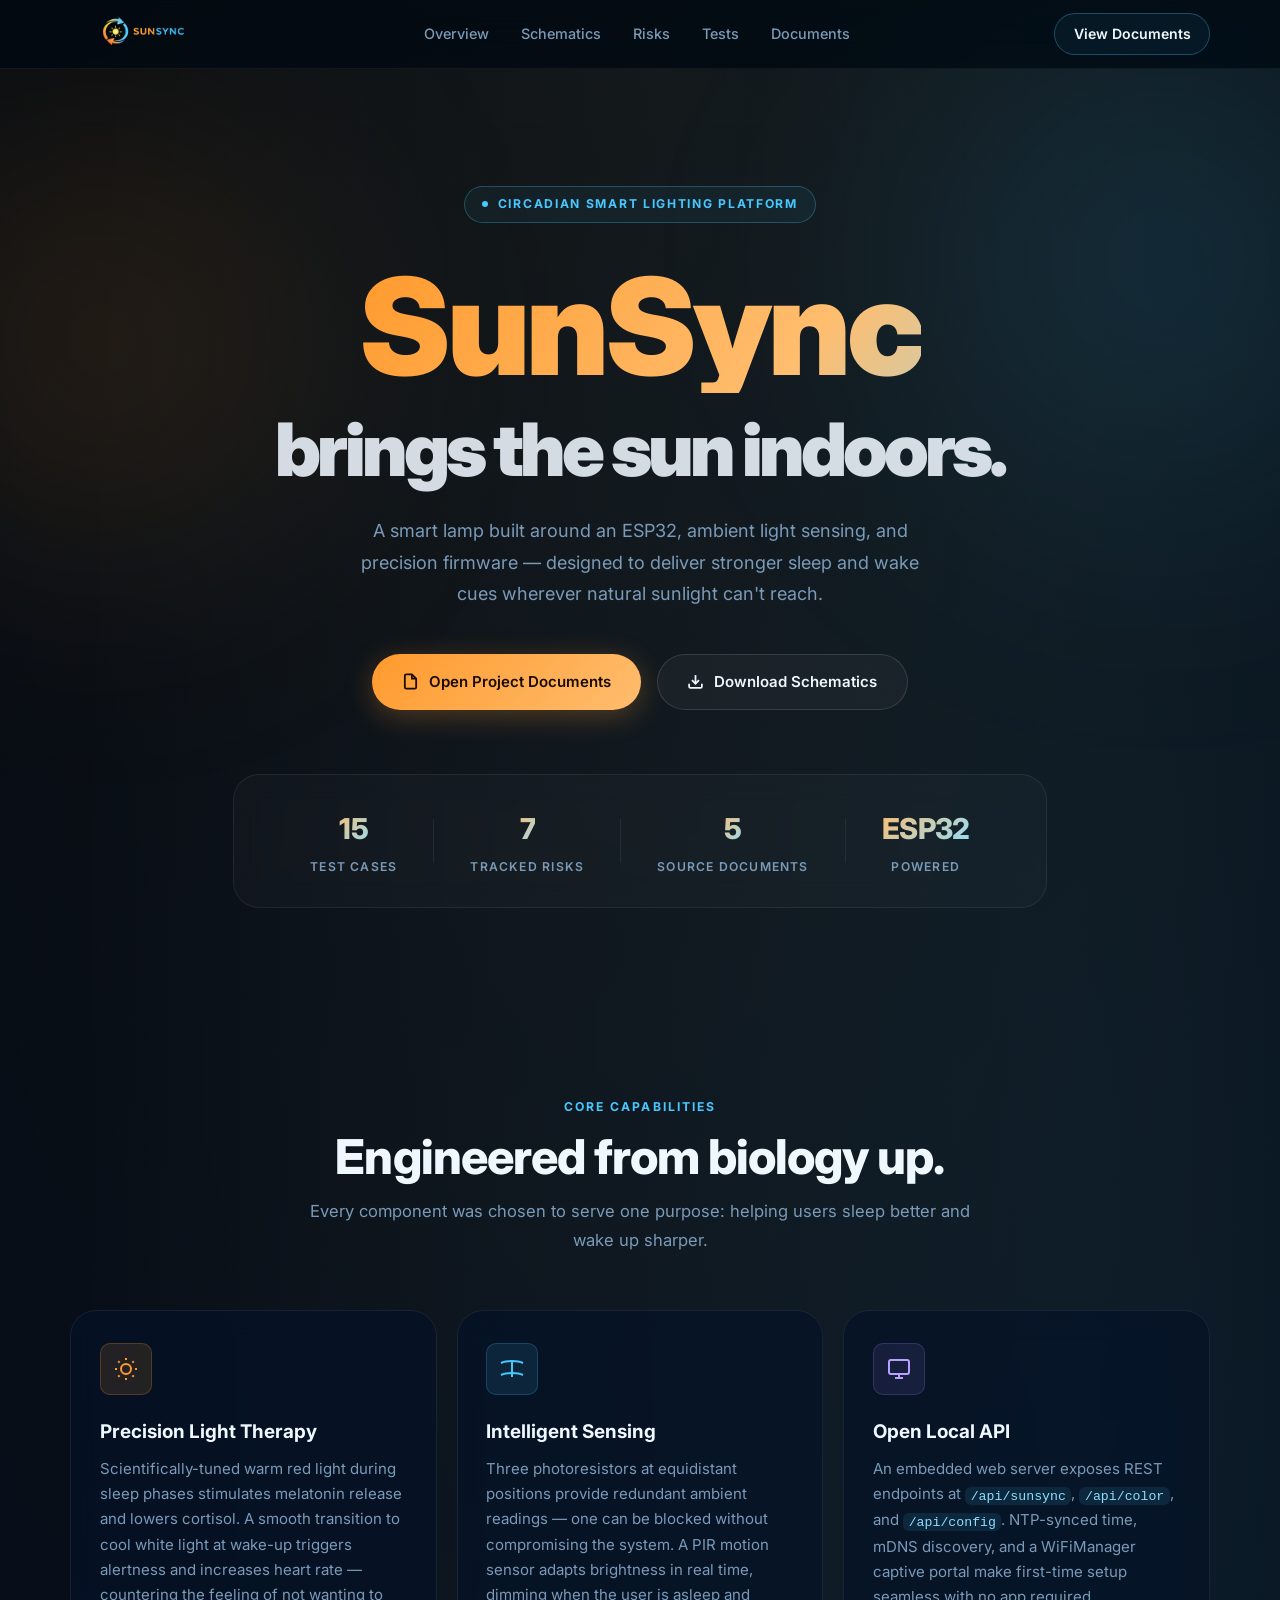
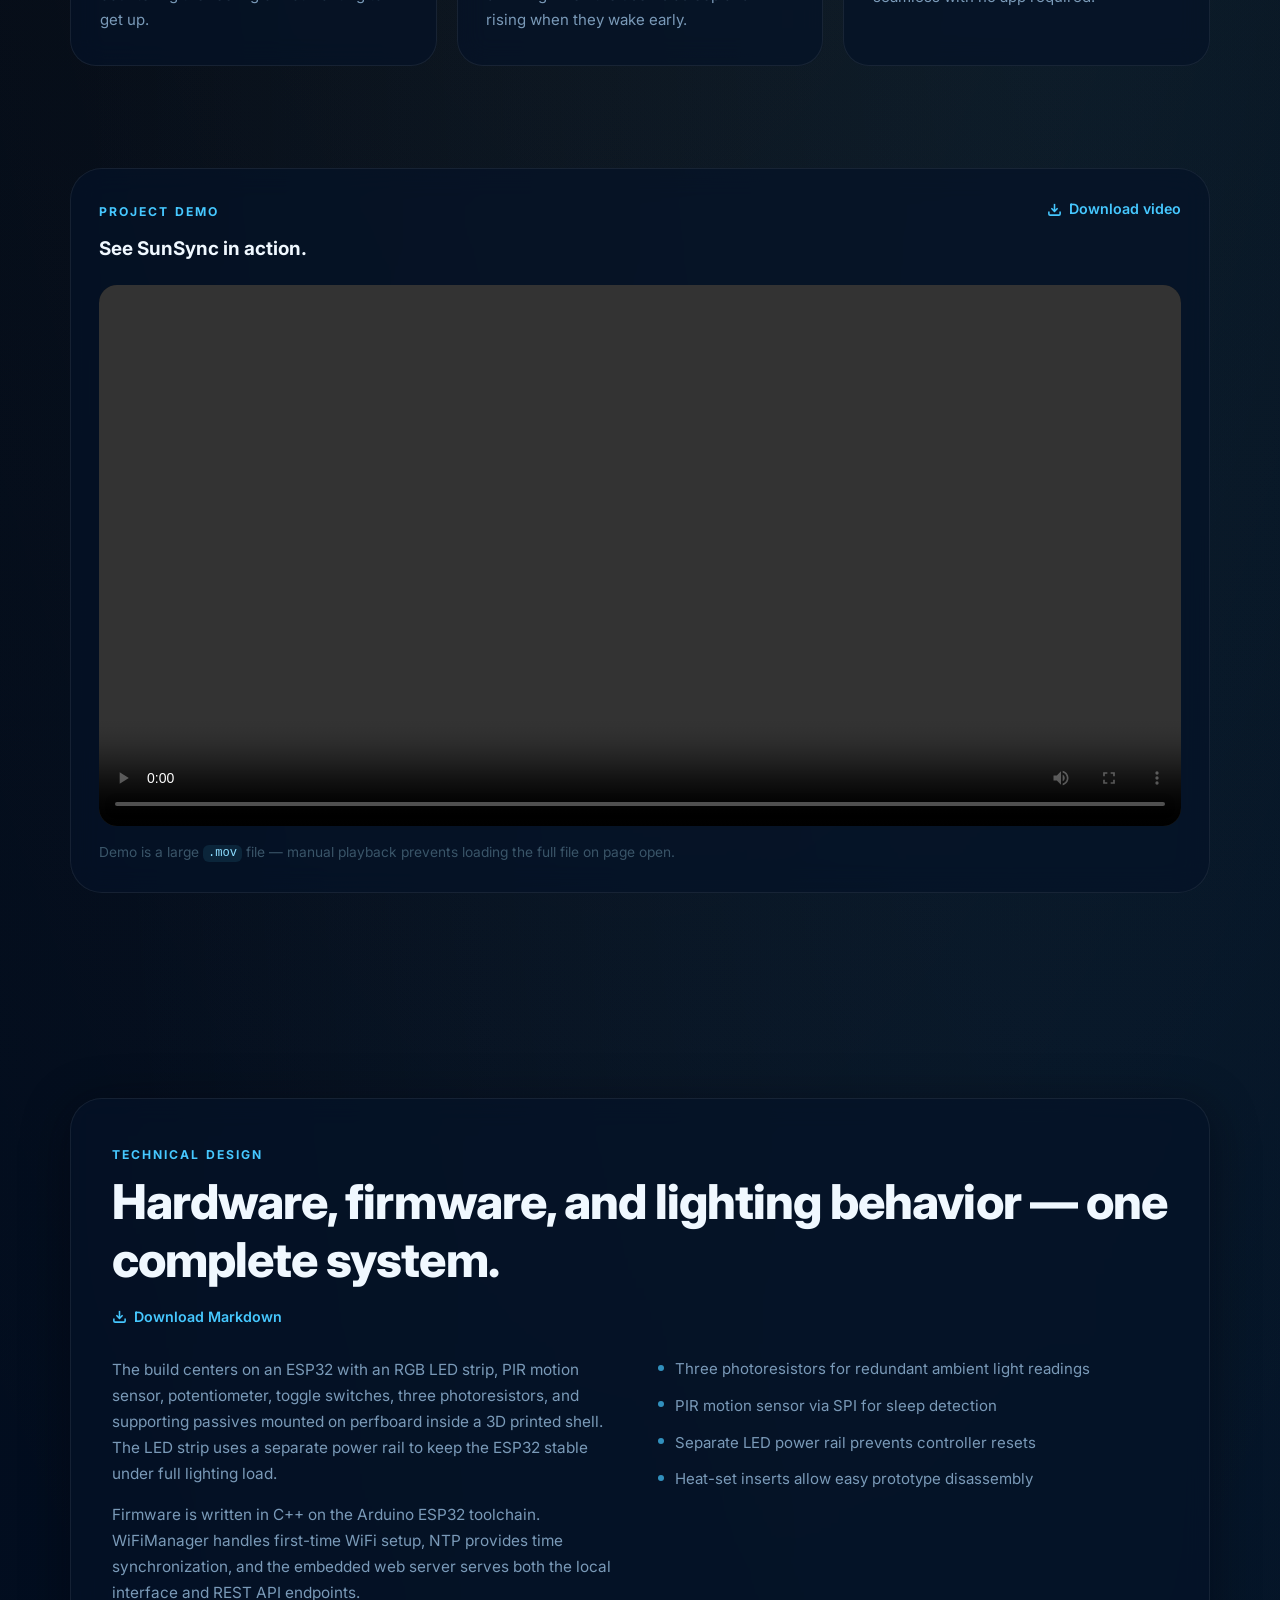
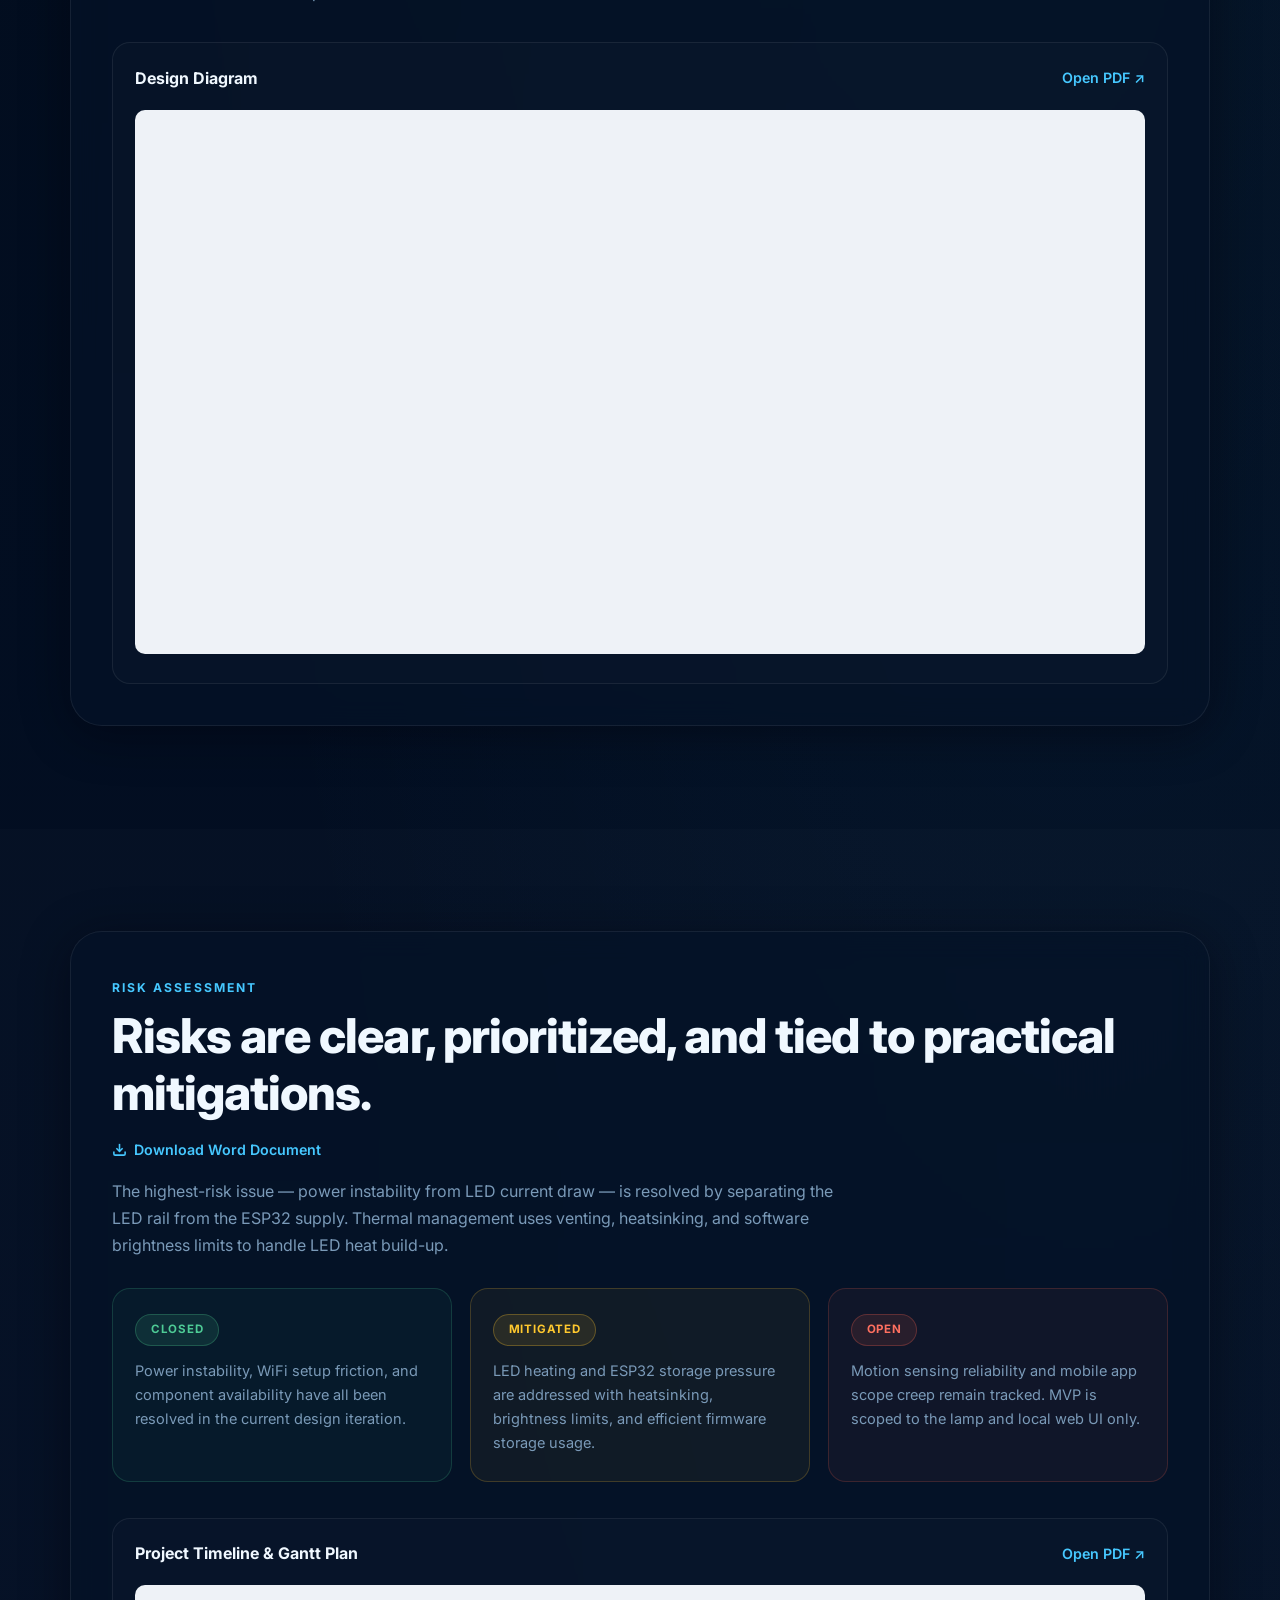
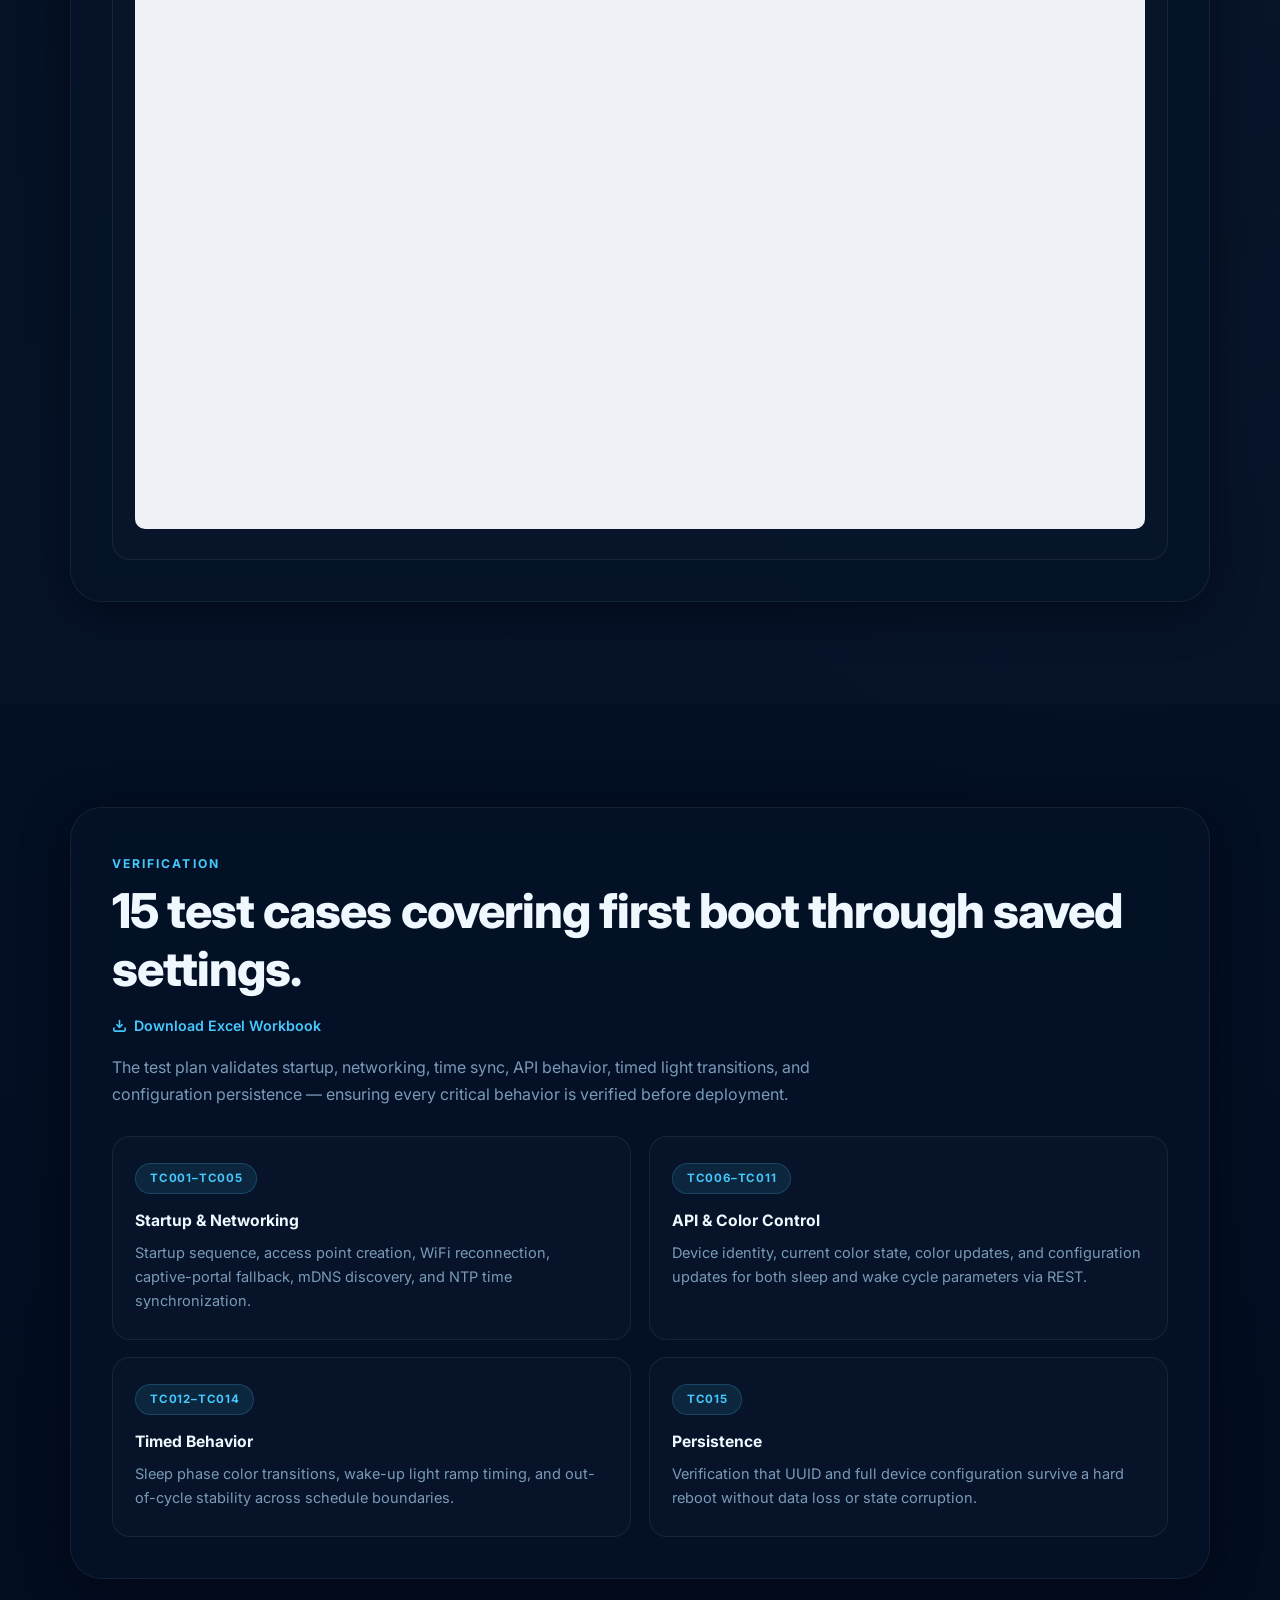
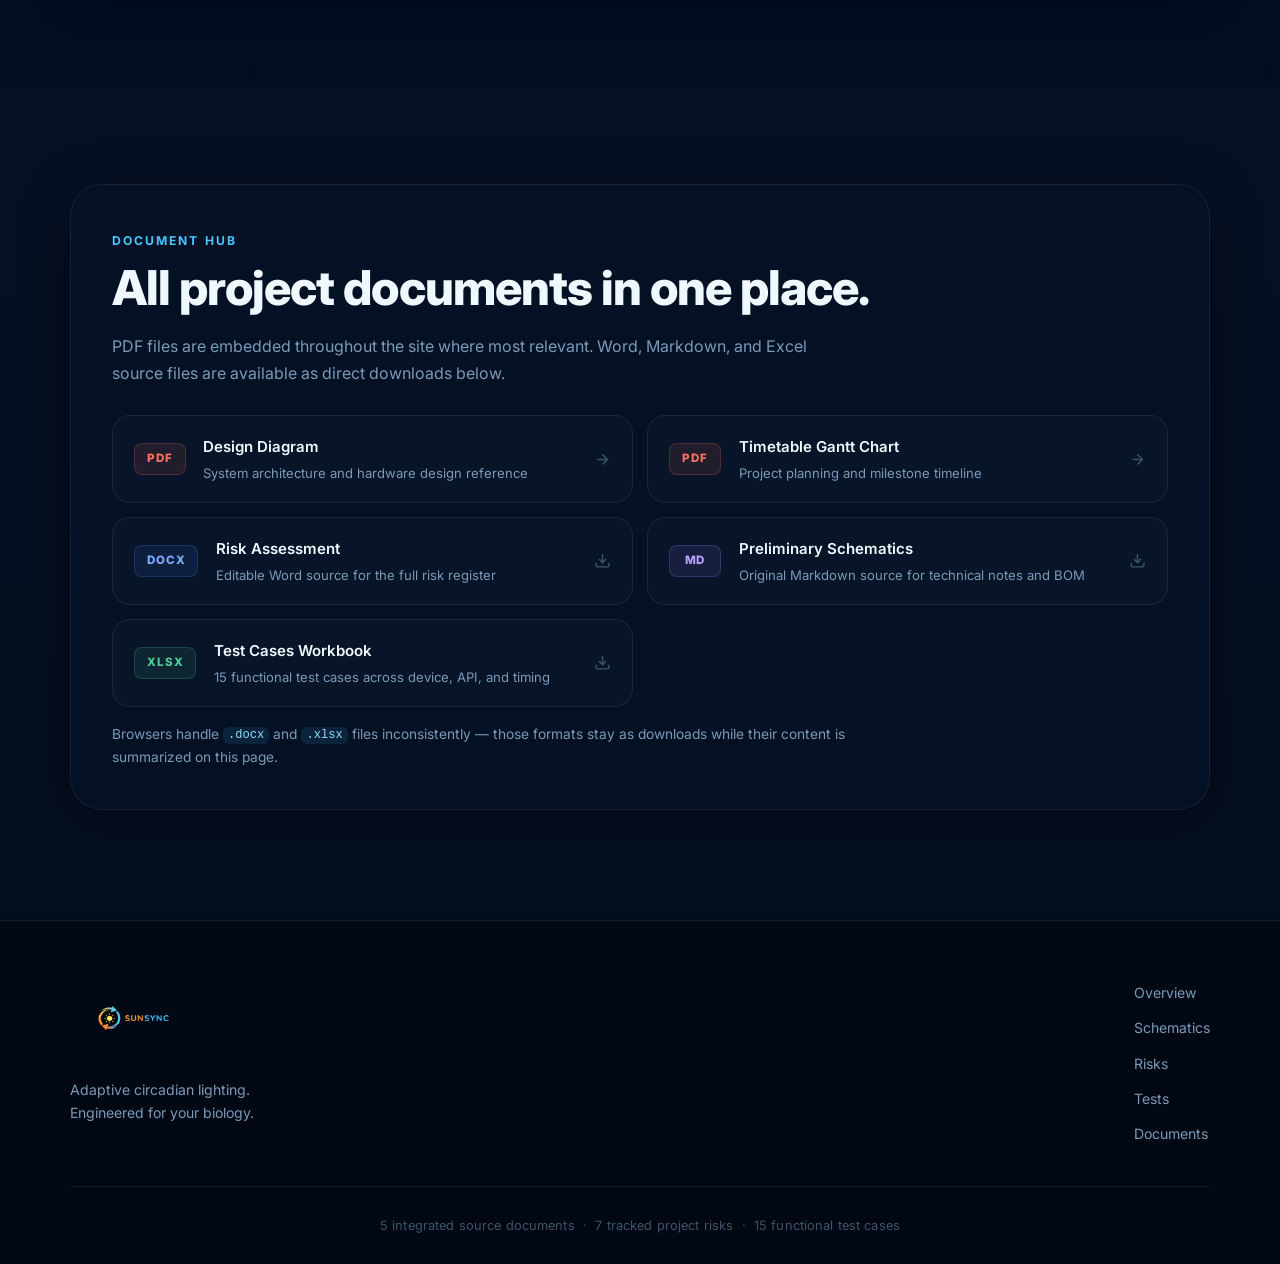
==== commit e36f6330: "organised file structure" ====
--- a/index.html
+++ b/index.html
@@ -8,7 +8,7 @@
   <link rel="preconnect" href="https://fonts.googleapis.com">
   <link rel="preconnect" href="https://fonts.gstatic.com" crossorigin>
   <link href="https://fonts.googleapis.com/css2?family=Inter:opsz,wght@14..32,300..900&display=swap" rel="stylesheet">
-  <link rel="stylesheet" href="styles.css">
+  <link rel="stylesheet" href="assets/css/styles.css">
 </head>
 <body>
 
@@ -383,41 +383,6 @@
     </div>
   </footer>
 
-  <script>
-    // Header auto-hide on scroll
-    (function () {
-      var header = document.getElementById("site-header");
-      var lastY = window.scrollY;
-      function syncHeader() {
-        var y = window.scrollY;
-        var atTop = y <= 16;
-        var down = y > lastY + 4;
-        var up = y < lastY - 4;
-        if (atTop || up) header.classList.remove("is-tucked");
-        else if (down && y > 96) header.classList.add("is-tucked");
-        lastY = y;
-      }
-      window.addEventListener("scroll", syncHeader, { passive: true });
-      syncHeader();
-    }());
-
-    // Scroll reveal via IntersectionObserver
-    (function () {
-      var els = document.querySelectorAll(".reveal");
-      if (!("IntersectionObserver" in window)) {
-        els.forEach(function (el) { el.classList.add("revealed"); });
-        return;
-      }
-      var obs = new IntersectionObserver(function (entries) {
-        entries.forEach(function (entry) {
-          if (entry.isIntersecting) {
-            entry.target.classList.add("revealed");
-            obs.unobserve(entry.target);
-          }
-        });
-      }, { threshold: 0.08 });
-      els.forEach(function (el) { obs.observe(el); });
-    }());
-  </script>
+  <script src="assets/js/main.js" defer></script>
 </body>
 </html>
--- a/assets/css/styles.css
+++ b/assets/css/styles.css
@@ -0,0 +1,1081 @@
+/* ============================================================
+   DESIGN TOKENS
+   ============================================================ */
+:root {
+  --font: "Inter", "Segoe UI", system-ui, -apple-system, sans-serif;
+
+  /* Backgrounds */
+  --bg-0: #010810;
+  --bg-1: #020d1e;
+  --bg-card: rgba(5, 18, 40, 0.72);
+
+  /* Borders */
+  --border: rgba(255, 255, 255, 0.07);
+  --border-md: rgba(255, 255, 255, 0.12);
+  --border-lg: rgba(255, 255, 255, 0.18);
+
+  /* Text */
+  --text: #f0f8ff;
+  --text-muted: #7a9ab8;
+  --text-faint: #3a5569;
+
+  /* Brand palette */
+  --sun: #ff9a2d;
+  --sun-light: #ffbd6e;
+  --sync: #46c8ff;
+  --sync-light: #8ddeff;
+  --sync-dim: rgba(70, 200, 255, 0.1);
+
+  /* Layout */
+  --section-gap: clamp(4rem, 8vw, 7rem);
+  --r-sm: 10px;
+  --r-md: 18px;
+  --r-lg: 26px;
+  --r-xl: 32px;
+
+  /* Shadows */
+  --shadow-card: 0 8px 48px rgba(0, 3, 12, 0.45);
+}
+
+
+/* ============================================================
+   RESET & BASE
+   ============================================================ */
+*, *::before, *::after {
+  box-sizing: border-box;
+  margin: 0;
+  padding: 0;
+}
+
+html {
+  scroll-behavior: smooth;
+  -webkit-font-smoothing: antialiased;
+  -moz-osx-font-smoothing: grayscale;
+}
+
+body {
+  font-family: var(--font);
+  font-size: 1rem;
+  line-height: 1.7;
+  color: var(--text);
+  background-color: var(--bg-0);
+  background-image:
+    radial-gradient(ellipse 90% 55% at 50% -5%, rgba(255, 154, 45, 0.07), transparent),
+    radial-gradient(ellipse 80% 60% at 85% 15%, rgba(70, 200, 255, 0.08), transparent),
+    linear-gradient(180deg, #010810 0%, #020d1e 35%, #030f25 70%, #020b1a 100%);
+  overflow-x: hidden;
+}
+
+a {
+  color: inherit;
+  text-decoration: none;
+}
+
+img, video, svg {
+  display: block;
+}
+
+img, video {
+  max-width: 100%;
+}
+
+code {
+  font-family: "Consolas", "JetBrains Mono", "Courier New", monospace;
+  font-size: 0.88em;
+  padding: 0.12em 0.42em;
+  border-radius: 6px;
+  background: rgba(70, 200, 255, 0.1);
+  color: var(--sync-light);
+}
+
+
+/* ============================================================
+   BACKGROUND ATMOSPHERE
+   ============================================================ */
+.bg-orb {
+  position: fixed;
+  border-radius: 50%;
+  filter: blur(130px);
+  pointer-events: none;
+  z-index: 0;
+  opacity: 0;
+  animation: orb-in 2.2s ease forwards;
+}
+
+.bg-orb-sun {
+  width: 560px;
+  height: 560px;
+  left: -180px;
+  top: 60px;
+  background: radial-gradient(circle, rgba(255, 154, 45, 0.2), transparent 70%);
+  animation-delay: 0.3s;
+}
+
+.bg-orb-sync {
+  width: 680px;
+  height: 680px;
+  right: -220px;
+  top: -80px;
+  background: radial-gradient(circle, rgba(70, 200, 255, 0.17), transparent 70%);
+  animation-delay: 0.6s;
+}
+
+@keyframes orb-in {
+  to { opacity: 1; }
+}
+
+.bg-grid {
+  position: fixed;
+  inset: 0;
+  z-index: 0;
+  pointer-events: none;
+  background-image:
+    linear-gradient(rgba(255, 255, 255, 0.016) 1px, transparent 1px),
+    linear-gradient(90deg, rgba(255, 255, 255, 0.016) 1px, transparent 1px);
+  background-size: 60px 60px;
+  mask-image: linear-gradient(to bottom, rgba(0,0,0,0.55) 0%, transparent 75%);
+  -webkit-mask-image: linear-gradient(to bottom, rgba(0,0,0,0.55) 0%, transparent 75%);
+}
+
+
+/* ============================================================
+   LAYOUT
+   ============================================================ */
+.frame {
+  width: min(1140px, calc(100% - 2.5rem));
+  margin: 0 auto;
+}
+
+main, header, footer {
+  position: relative;
+  z-index: 1;
+}
+
+
+/* ============================================================
+   NAVIGATION
+   ============================================================ */
+.site-header {
+  position: sticky;
+  top: 0;
+  z-index: 100;
+  transform: translateY(0);
+  transition: transform 240ms ease, background 240ms ease;
+  backdrop-filter: blur(20px) saturate(160%);
+  -webkit-backdrop-filter: blur(20px) saturate(160%);
+  background: rgba(1, 8, 16, 0.75);
+  border-bottom: 1px solid rgba(255, 255, 255, 0.055);
+}
+
+.site-header.is-tucked {
+  transform: translateY(calc(-100% + 10px));
+  background: rgba(1, 8, 16, 0.92);
+}
+
+.site-header.is-tucked:hover,
+.site-header.is-tucked:focus-within {
+  transform: translateY(0);
+}
+
+.header-inner {
+  display: flex;
+  align-items: center;
+  justify-content: space-between;
+  gap: 1.5rem;
+  height: 68px;
+}
+
+.site-brand {
+  display: flex;
+  align-items: center;
+  flex-shrink: 0;
+  width: clamp(110px, 16vw, 150px);
+}
+
+.site-brand img {
+  width: 100%;
+}
+
+.site-nav {
+  display: flex;
+  align-items: center;
+  gap: 0.2rem;
+}
+
+.site-nav a {
+  padding: 0.48rem 0.9rem;
+  border-radius: 999px;
+  font-size: 0.9rem;
+  font-weight: 500;
+  color: var(--text-muted);
+  transition: color 150ms ease, background 150ms ease;
+}
+
+.site-nav a:hover {
+  color: var(--text);
+  background: rgba(255, 255, 255, 0.055);
+}
+
+.nav-cta {
+  flex-shrink: 0;
+  padding: 0.52rem 1.15rem;
+  border-radius: 999px;
+  font-size: 0.88rem;
+  font-weight: 600;
+  color: var(--text);
+  border: 1px solid rgba(70, 200, 255, 0.3);
+  background: rgba(70, 200, 255, 0.06);
+  transition: background 150ms ease, border-color 150ms ease;
+}
+
+.nav-cta:hover {
+  background: rgba(70, 200, 255, 0.12);
+  border-color: rgba(70, 200, 255, 0.5);
+}
+
+
+/* ============================================================
+   HERO
+   ============================================================ */
+.hero {
+  padding: clamp(5.5rem, 13vh, 9rem) 0 clamp(4rem, 9vh, 7rem);
+  text-align: center;
+}
+
+.hero-inner {
+  display: flex;
+  flex-direction: column;
+  align-items: center;
+}
+
+.hero-badge {
+  display: inline-flex;
+  align-items: center;
+  gap: 0.6rem;
+  padding: 0.44rem 1.1rem;
+  border-radius: 999px;
+  border: 1px solid rgba(70, 200, 255, 0.28);
+  background: rgba(70, 200, 255, 0.06);
+  font-size: 0.76rem;
+  font-weight: 700;
+  letter-spacing: 0.14em;
+  text-transform: uppercase;
+  color: var(--sync);
+  margin-bottom: 2.25rem;
+  animation: fade-up 0.65s ease both;
+}
+
+.badge-dot {
+  width: 6px;
+  height: 6px;
+  border-radius: 50%;
+  background: var(--sync);
+  animation: pulse-dot 2.2s ease infinite;
+}
+
+@keyframes pulse-dot {
+  0%, 100% { opacity: 1; transform: scale(1); }
+  50% { opacity: 0.45; transform: scale(0.65); }
+}
+
+.hero-title {
+  display: flex;
+  flex-direction: column;
+  align-items: center;
+  gap: 0.15em;
+  font-size: clamp(3.8rem, 10.5vw, 8.5rem);
+  font-weight: 900;
+  line-height: 1.0;
+  letter-spacing: -0.03em;
+  animation: fade-up 0.65s 0.1s ease both;
+}
+
+.gradient-text {
+  background: linear-gradient(130deg, var(--sun) 0%, var(--sun-light) 35%, var(--sync-light) 65%, var(--sync) 100%);
+  -webkit-background-clip: text;
+  -webkit-text-fill-color: transparent;
+  background-clip: text;
+  background-size: 220% 220%;
+  animation: gradient-shift 7s ease infinite;
+}
+
+@keyframes gradient-shift {
+  0%   { background-position: 0% 50%; }
+  50%  { background-position: 100% 50%; }
+  100% { background-position: 0% 50%; }
+}
+
+.hero-title-sub {
+  font-size: clamp(2rem, 5.8vw, 4.6rem);
+  color: var(--text);
+  opacity: 0.88;
+}
+
+.hero-desc {
+  max-width: 580px;
+  margin-top: 1.75rem;
+  font-size: clamp(1rem, 1.8vw, 1.13rem);
+  color: var(--text-muted);
+  line-height: 1.75;
+  animation: fade-up 0.65s 0.18s ease both;
+}
+
+.hero-actions {
+  display: flex;
+  flex-wrap: wrap;
+  justify-content: center;
+  gap: 1rem;
+  margin-top: 2.75rem;
+  animation: fade-up 0.65s 0.26s ease both;
+}
+
+/* Buttons */
+.btn {
+  display: inline-flex;
+  align-items: center;
+  gap: 0.65rem;
+  padding: 0.9rem 1.85rem;
+  border-radius: 999px;
+  font-family: var(--font);
+  font-size: 0.94rem;
+  font-weight: 600;
+  cursor: pointer;
+  transition: transform 160ms ease, box-shadow 160ms ease, background 160ms ease, border-color 160ms ease;
+}
+
+.btn:hover {
+  transform: translateY(-2px);
+}
+
+.btn-primary {
+  background: linear-gradient(135deg, var(--sun), var(--sun-light));
+  color: #1a0b00;
+  box-shadow: 0 6px 28px rgba(255, 154, 45, 0.28);
+}
+
+.btn-primary:hover {
+  box-shadow: 0 10px 38px rgba(255, 154, 45, 0.44);
+}
+
+.btn-secondary {
+  background: rgba(255, 255, 255, 0.04);
+  color: var(--text);
+  border: 1px solid var(--border-md);
+}
+
+.btn-secondary:hover {
+  background: rgba(255, 255, 255, 0.08);
+  border-color: var(--border-lg);
+}
+
+/* Stats strip */
+.hero-stats {
+  display: flex;
+  align-items: center;
+  flex-wrap: wrap;
+  justify-content: center;
+  margin-top: 4rem;
+  padding: 1.35rem 2.5rem;
+  border-radius: var(--r-lg);
+  border: 1px solid var(--border);
+  background: rgba(255, 255, 255, 0.022);
+  backdrop-filter: blur(14px);
+  -webkit-backdrop-filter: blur(14px);
+  animation: fade-up 0.65s 0.36s ease both;
+}
+
+.stat-item {
+  display: flex;
+  flex-direction: column;
+  align-items: center;
+  gap: 0.22rem;
+  padding: 0.5rem 2.25rem;
+}
+
+.stat-number {
+  font-size: 1.8rem;
+  font-weight: 800;
+  letter-spacing: -0.02em;
+  background: linear-gradient(135deg, var(--sun-light), var(--sync-light));
+  -webkit-background-clip: text;
+  -webkit-text-fill-color: transparent;
+  background-clip: text;
+}
+
+.stat-label {
+  font-size: 0.76rem;
+  font-weight: 600;
+  letter-spacing: 0.1em;
+  text-transform: uppercase;
+  color: var(--text-muted);
+}
+
+.stat-divider {
+  width: 1px;
+  height: 44px;
+  background: var(--border);
+  flex-shrink: 0;
+}
+
+/* Hero entrance animation */
+@keyframes fade-up {
+  from { opacity: 0; transform: translateY(22px); }
+  to   { opacity: 1; transform: translateY(0); }
+}
+
+
+/* ============================================================
+   SECTIONS — SHARED
+   ============================================================ */
+.section {
+  padding: var(--section-gap) 0;
+}
+
+.section-alt {
+  position: relative;
+}
+
+.section-alt::before {
+  content: "";
+  position: absolute;
+  inset: 0;
+  background: rgba(255, 255, 255, 0.012);
+  pointer-events: none;
+}
+
+.section-video {
+  padding-top: 0;
+}
+
+/* Section header (used in Features) */
+.section-header {
+  text-align: center;
+  max-width: 680px;
+  margin: 0 auto 3.5rem;
+}
+
+.section-desc {
+  margin-top: 0.75rem;
+  color: var(--text-muted);
+  font-size: 1.04rem;
+}
+
+/* Eyebrow label */
+.eyebrow {
+  display: inline-block;
+  font-size: 0.76rem;
+  font-weight: 700;
+  letter-spacing: 0.17em;
+  text-transform: uppercase;
+  color: var(--sync);
+  margin-bottom: 0.65rem;
+}
+
+/* Headings */
+h2 {
+  font-size: clamp(1.9rem, 3.8vw, 3rem);
+  font-weight: 800;
+  line-height: 1.2;
+  letter-spacing: -0.02em;
+  color: var(--text);
+}
+
+h3 {
+  font-size: 1.18rem;
+  font-weight: 700;
+  color: var(--text);
+  margin-bottom: 0.5rem;
+}
+
+h4 {
+  font-size: 0.98rem;
+  font-weight: 700;
+  color: var(--text);
+  margin-bottom: 0.4rem;
+}
+
+/* Inline text link */
+.text-link {
+  display: inline-flex;
+  align-items: center;
+  gap: 0.42rem;
+  font-size: 0.89rem;
+  font-weight: 600;
+  color: var(--sync);
+  transition: opacity 150ms ease;
+  white-space: nowrap;
+}
+
+.text-link:hover {
+  opacity: 0.72;
+}
+
+.support-note {
+  margin-top: 0.9rem;
+  font-size: 0.86rem;
+  color: var(--text-faint);
+  line-height: 1.6;
+}
+
+
+/* ============================================================
+   SCROLL REVEAL
+   ============================================================ */
+.reveal {
+  opacity: 0;
+  transform: translateY(26px);
+  transition: opacity 0.7s ease, transform 0.7s ease;
+}
+
+.reveal.revealed {
+  opacity: 1;
+  transform: none;
+}
+
+/* Stagger siblings */
+.feature-grid .reveal:nth-child(2) { transition-delay: 0.12s; }
+.feature-grid .reveal:nth-child(3) { transition-delay: 0.24s; }
+.test-grid    .reveal:nth-child(2) { transition-delay: 0.1s; }
+.test-grid    .reveal:nth-child(3) { transition-delay: 0.2s; }
+.test-grid    .reveal:nth-child(4) { transition-delay: 0.3s; }
+
+
+/* ============================================================
+   FEATURE GRID
+   ============================================================ */
+.feature-grid {
+  display: grid;
+  grid-template-columns: repeat(3, 1fr);
+  gap: 1.25rem;
+}
+
+.feature-card {
+  padding: 2rem 1.8rem;
+  border-radius: var(--r-lg);
+  border: 1px solid var(--border);
+  background: var(--bg-card);
+  backdrop-filter: blur(14px);
+  -webkit-backdrop-filter: blur(14px);
+  transition: border-color 200ms ease, transform 200ms ease, box-shadow 200ms ease;
+}
+
+.feature-card:hover {
+  border-color: var(--border-md);
+  transform: translateY(-5px);
+  box-shadow: var(--shadow-card);
+}
+
+.feature-icon {
+  width: 52px;
+  height: 52px;
+  border-radius: var(--r-sm);
+  display: flex;
+  align-items: center;
+  justify-content: center;
+  margin-bottom: 1.3rem;
+}
+
+.feature-icon svg {
+  width: 24px;
+  height: 24px;
+}
+
+.feature-icon-sun {
+  background: rgba(255, 154, 45, 0.12);
+  border: 1px solid rgba(255, 154, 45, 0.22);
+  color: var(--sun);
+}
+
+.feature-icon-sync {
+  background: rgba(70, 200, 255, 0.1);
+  border: 1px solid rgba(70, 200, 255, 0.2);
+  color: var(--sync);
+}
+
+.feature-icon-api {
+  background: rgba(165, 130, 255, 0.1);
+  border: 1px solid rgba(165, 130, 255, 0.2);
+  color: #b8a0ff;
+}
+
+.feature-card p {
+  font-size: 0.94rem;
+  color: var(--text-muted);
+  line-height: 1.68;
+}
+
+
+/* ============================================================
+   VIDEO WRAPPER
+   ============================================================ */
+.video-wrapper {
+  padding: 1.75rem;
+  border-radius: var(--r-xl);
+  border: 1px solid var(--border);
+  background: var(--bg-card);
+  backdrop-filter: blur(14px);
+  -webkit-backdrop-filter: blur(14px);
+}
+
+.video-topline {
+  display: flex;
+  align-items: flex-start;
+  justify-content: space-between;
+  flex-wrap: wrap;
+  gap: 1rem;
+  margin-bottom: 1.25rem;
+}
+
+.video-topline h3 {
+  margin-bottom: 0;
+}
+
+.video-wrapper video {
+  width: 100%;
+  border-radius: var(--r-md);
+  background: #000810;
+}
+
+
+/* ============================================================
+   CONTENT BLOCK (SCHEMATICS / RISKS / TESTS / DOCS)
+   ============================================================ */
+.content-block {
+  padding: clamp(1.75rem, 3.2vw, 2.75rem);
+  border-radius: var(--r-xl);
+  border: 1px solid var(--border);
+  background: var(--bg-card);
+  backdrop-filter: blur(14px);
+  -webkit-backdrop-filter: blur(14px);
+  box-shadow: var(--shadow-card);
+}
+
+.content-header {
+  display: flex;
+  align-items: flex-start;
+  justify-content: space-between;
+  flex-wrap: wrap;
+  gap: 1rem;
+  margin-bottom: 0.35rem;
+}
+
+.content-header .eyebrow {
+  margin-bottom: 0.5rem;
+}
+
+.content-block > p {
+  margin-top: 1rem;
+  color: var(--text-muted);
+  max-width: 740px;
+}
+
+/* Two-column layout inside content block */
+.content-cols {
+  display: grid;
+  grid-template-columns: 1fr 1fr;
+  gap: 2.25rem;
+  margin-top: 1.75rem;
+}
+
+.content-text p {
+  color: var(--text-muted);
+  font-size: 0.96rem;
+}
+
+.content-text p + p {
+  margin-top: 0.9rem;
+}
+
+/* Spec bullet list */
+.spec-list {
+  list-style: none;
+  display: flex;
+  flex-direction: column;
+  gap: 0.8rem;
+}
+
+.spec-list li {
+  display: flex;
+  align-items: flex-start;
+  gap: 0.7rem;
+  font-size: 0.94rem;
+  color: var(--text-muted);
+  line-height: 1.6;
+}
+
+.spec-dot {
+  display: block;
+  width: 6px;
+  height: 6px;
+  border-radius: 50%;
+  background: var(--sync);
+  margin-top: 0.52em;
+  flex-shrink: 0;
+  opacity: 0.7;
+}
+
+/* PDF embed */
+.embed-block {
+  margin-top: 2.25rem;
+  padding: 1.35rem;
+  border-radius: var(--r-md);
+  border: 1px solid var(--border);
+  background: rgba(255, 255, 255, 0.016);
+}
+
+.embed-topline {
+  display: flex;
+  align-items: center;
+  justify-content: space-between;
+  flex-wrap: wrap;
+  gap: 0.75rem;
+  margin-bottom: 1.1rem;
+}
+
+.embed-topline h3 {
+  font-size: 1rem;
+  margin-bottom: 0;
+}
+
+.embed-block iframe {
+  width: 100%;
+  height: 34rem;
+  border: 0;
+  border-radius: var(--r-sm);
+  background: #eef2f7;
+}
+
+
+/* ============================================================
+   RISK CARDS
+   ============================================================ */
+.risk-grid {
+  display: grid;
+  grid-template-columns: repeat(3, 1fr);
+  gap: 1.1rem;
+  margin-top: 1.75rem;
+}
+
+.risk-card {
+  padding: 1.6rem 1.4rem;
+  border-radius: var(--r-md);
+  border: 1px solid var(--border);
+}
+
+.risk-badge {
+  display: inline-flex;
+  padding: 0.3rem 0.9rem;
+  border-radius: 999px;
+  font-size: 0.72rem;
+  font-weight: 700;
+  letter-spacing: 0.07em;
+  text-transform: uppercase;
+  margin-bottom: 0.85rem;
+}
+
+.risk-closed  { background: rgba(72, 199, 142, 0.05); border-color: rgba(72, 199, 142, 0.2); }
+.risk-mitigated { background: rgba(255, 196, 46, 0.05); border-color: rgba(255, 196, 46, 0.2); }
+.risk-open    { background: rgba(255, 100, 80, 0.05); border-color: rgba(255, 100, 80, 0.18); }
+
+.risk-closed   .risk-badge { background: rgba(72, 199, 142, 0.12); color: #4ecb96; border: 1px solid rgba(72, 199, 142, 0.28); }
+.risk-mitigated .risk-badge { background: rgba(255, 196, 46, 0.1);  color: #ffc82e; border: 1px solid rgba(255, 196, 46, 0.28); }
+.risk-open     .risk-badge { background: rgba(255, 100, 80, 0.1);  color: #ff7060; border: 1px solid rgba(255, 100, 80, 0.26); }
+
+.risk-card p {
+  font-size: 0.91rem;
+  color: var(--text-muted);
+  line-height: 1.65;
+}
+
+
+/* ============================================================
+   TEST GRID
+   ============================================================ */
+.test-grid {
+  display: grid;
+  grid-template-columns: repeat(2, 1fr);
+  gap: 1.1rem;
+  margin-top: 1.75rem;
+}
+
+.test-block {
+  padding: 1.6rem 1.4rem;
+  border-radius: var(--r-md);
+  border: 1px solid var(--border);
+  background: rgba(255, 255, 255, 0.016);
+  transition: border-color 180ms ease, transform 180ms ease;
+}
+
+.test-block:hover {
+  border-color: var(--border-md);
+  transform: translateY(-2px);
+}
+
+.test-range {
+  display: inline-flex;
+  padding: 0.28rem 0.85rem;
+  border-radius: 999px;
+  background: var(--sync-dim);
+  border: 1px solid rgba(70, 200, 255, 0.2);
+  font-size: 0.72rem;
+  font-weight: 700;
+  letter-spacing: 0.07em;
+  color: var(--sync);
+  text-transform: uppercase;
+  margin-bottom: 0.9rem;
+}
+
+.test-block p {
+  font-size: 0.91rem;
+  color: var(--text-muted);
+  line-height: 1.65;
+}
+
+
+/* ============================================================
+   DOCUMENT HUB
+   ============================================================ */
+.doc-grid {
+  display: grid;
+  grid-template-columns: repeat(2, 1fr);
+  gap: 0.9rem;
+  margin-top: 1.75rem;
+}
+
+.doc-card {
+  display: flex;
+  align-items: center;
+  gap: 1.1rem;
+  padding: 1.1rem 1.3rem;
+  border-radius: var(--r-md);
+  border: 1px solid var(--border);
+  background: rgba(255, 255, 255, 0.018);
+  transition: border-color 170ms ease, transform 170ms ease, background 170ms ease;
+}
+
+.doc-card:hover {
+  border-color: var(--border-md);
+  transform: translateX(5px);
+  background: rgba(255, 255, 255, 0.032);
+}
+
+.doc-type {
+  flex-shrink: 0;
+  display: inline-flex;
+  align-items: center;
+  justify-content: center;
+  min-width: 3.25rem;
+  height: 2rem;
+  padding: 0 0.75rem;
+  border-radius: 8px;
+  font-size: 0.72rem;
+  font-weight: 800;
+  letter-spacing: 0.08em;
+  text-transform: uppercase;
+}
+
+.doc-type-pdf  { background: rgba(255, 100, 80, 0.1);  color: #ff7060; border: 1px solid rgba(255, 100, 80, 0.22); }
+.doc-type-docx { background: rgba(70, 130, 255, 0.1);  color: #7aadff; border: 1px solid rgba(70, 130, 255, 0.22); }
+.doc-type-md   { background: rgba(165, 130, 255, 0.1); color: #b8a0ff; border: 1px solid rgba(165, 130, 255, 0.22); }
+.doc-type-xlsx { background: rgba(72, 199, 142, 0.1);  color: #4ecb96; border: 1px solid rgba(72, 199, 142, 0.22); }
+
+.doc-info {
+  flex: 1;
+  min-width: 0;
+}
+
+.doc-info strong {
+  display: block;
+  font-size: 0.94rem;
+  font-weight: 600;
+  color: var(--text);
+}
+
+.doc-info span {
+  display: block;
+  font-size: 0.82rem;
+  color: var(--text-muted);
+  margin-top: 0.15rem;
+}
+
+.doc-arrow {
+  flex-shrink: 0;
+  width: 17px;
+  height: 17px;
+  color: var(--text-faint);
+  transition: color 150ms ease, transform 150ms ease;
+}
+
+.doc-card:hover .doc-arrow {
+  color: var(--text-muted);
+  transform: translateX(3px);
+}
+
+
+/* ============================================================
+   FOOTER
+   ============================================================ */
+.site-footer {
+  margin-top: 0.5rem;
+  padding: 3.5rem 0 1.75rem;
+  border-top: 1px solid var(--border);
+  background: rgba(1, 6, 14, 0.5);
+}
+
+.footer-inner {
+  display: flex;
+  align-items: flex-start;
+  justify-content: space-between;
+  flex-wrap: wrap;
+  gap: 2rem;
+  padding-bottom: 2.5rem;
+}
+
+.footer-brand img {
+  width: 130px;
+  margin-bottom: 0.85rem;
+}
+
+.footer-brand p {
+  font-size: 0.88rem;
+  color: var(--text-muted);
+  line-height: 1.65;
+}
+
+.footer-nav {
+  display: flex;
+  flex-direction: column;
+  gap: 0.7rem;
+  padding-top: 0.25rem;
+}
+
+.footer-nav a {
+  font-size: 0.88rem;
+  color: var(--text-muted);
+  transition: color 150ms ease;
+}
+
+.footer-nav a:hover {
+  color: var(--text);
+}
+
+.footer-bottom {
+  padding-top: 1.75rem;
+  border-top: 1px solid var(--border);
+}
+
+.footer-bottom p {
+  font-size: 0.8rem;
+  color: var(--text-faint);
+  text-align: center;
+  letter-spacing: 0.01em;
+}
+
+
+/* ============================================================
+   RESPONSIVE — 900 px
+   ============================================================ */
+@media (max-width: 900px) {
+  .feature-grid {
+    grid-template-columns: 1fr;
+    max-width: 500px;
+    margin-left: auto;
+    margin-right: auto;
+  }
+
+  .risk-grid {
+    grid-template-columns: 1fr;
+  }
+
+  .content-cols {
+    grid-template-columns: 1fr;
+  }
+
+  .doc-grid {
+    grid-template-columns: 1fr;
+  }
+}
+
+
+/* ============================================================
+   RESPONSIVE — 760 px
+   ============================================================ */
+@media (max-width: 760px) {
+  .header-inner {
+    height: auto;
+    padding: 0.85rem 0;
+    flex-wrap: wrap;
+    gap: 0.6rem;
+  }
+
+  .nav-cta {
+    display: none;
+  }
+
+  .site-nav {
+    flex-wrap: wrap;
+  }
+
+  .hero {
+    padding-top: clamp(3rem, 8vh, 5.5rem);
+    text-align: left;
+  }
+
+  .hero-inner {
+    align-items: flex-start;
+  }
+
+  .hero-badge {
+    font-size: 0.7rem;
+  }
+
+  .hero-actions {
+    justify-content: flex-start;
+  }
+
+  .hero-stats {
+    flex-direction: column;
+    gap: 0.1rem;
+    padding: 1.4rem 1.5rem;
+    align-items: stretch;
+    width: 100%;
+  }
+
+  .stat-item {
+    flex-direction: row;
+    justify-content: space-between;
+    align-items: center;
+    padding: 0.65rem 0;
+  }
+
+  .stat-number {
+    font-size: 1.35rem;
+  }
+
+  .stat-divider {
+    width: 100%;
+    height: 1px;
+  }
+
+  .section-header {
+    text-align: left;
+  }
+
+  .test-grid {
+    grid-template-columns: 1fr;
+  }
+
+  .embed-block iframe {
+    height: 22rem;
+  }
+
+  .footer-inner {
+    flex-direction: column;
+  }
+
+  .footer-nav {
+    flex-direction: row;
+    flex-wrap: wrap;
+    gap: 0.5rem 1.5rem;
+  }
+}
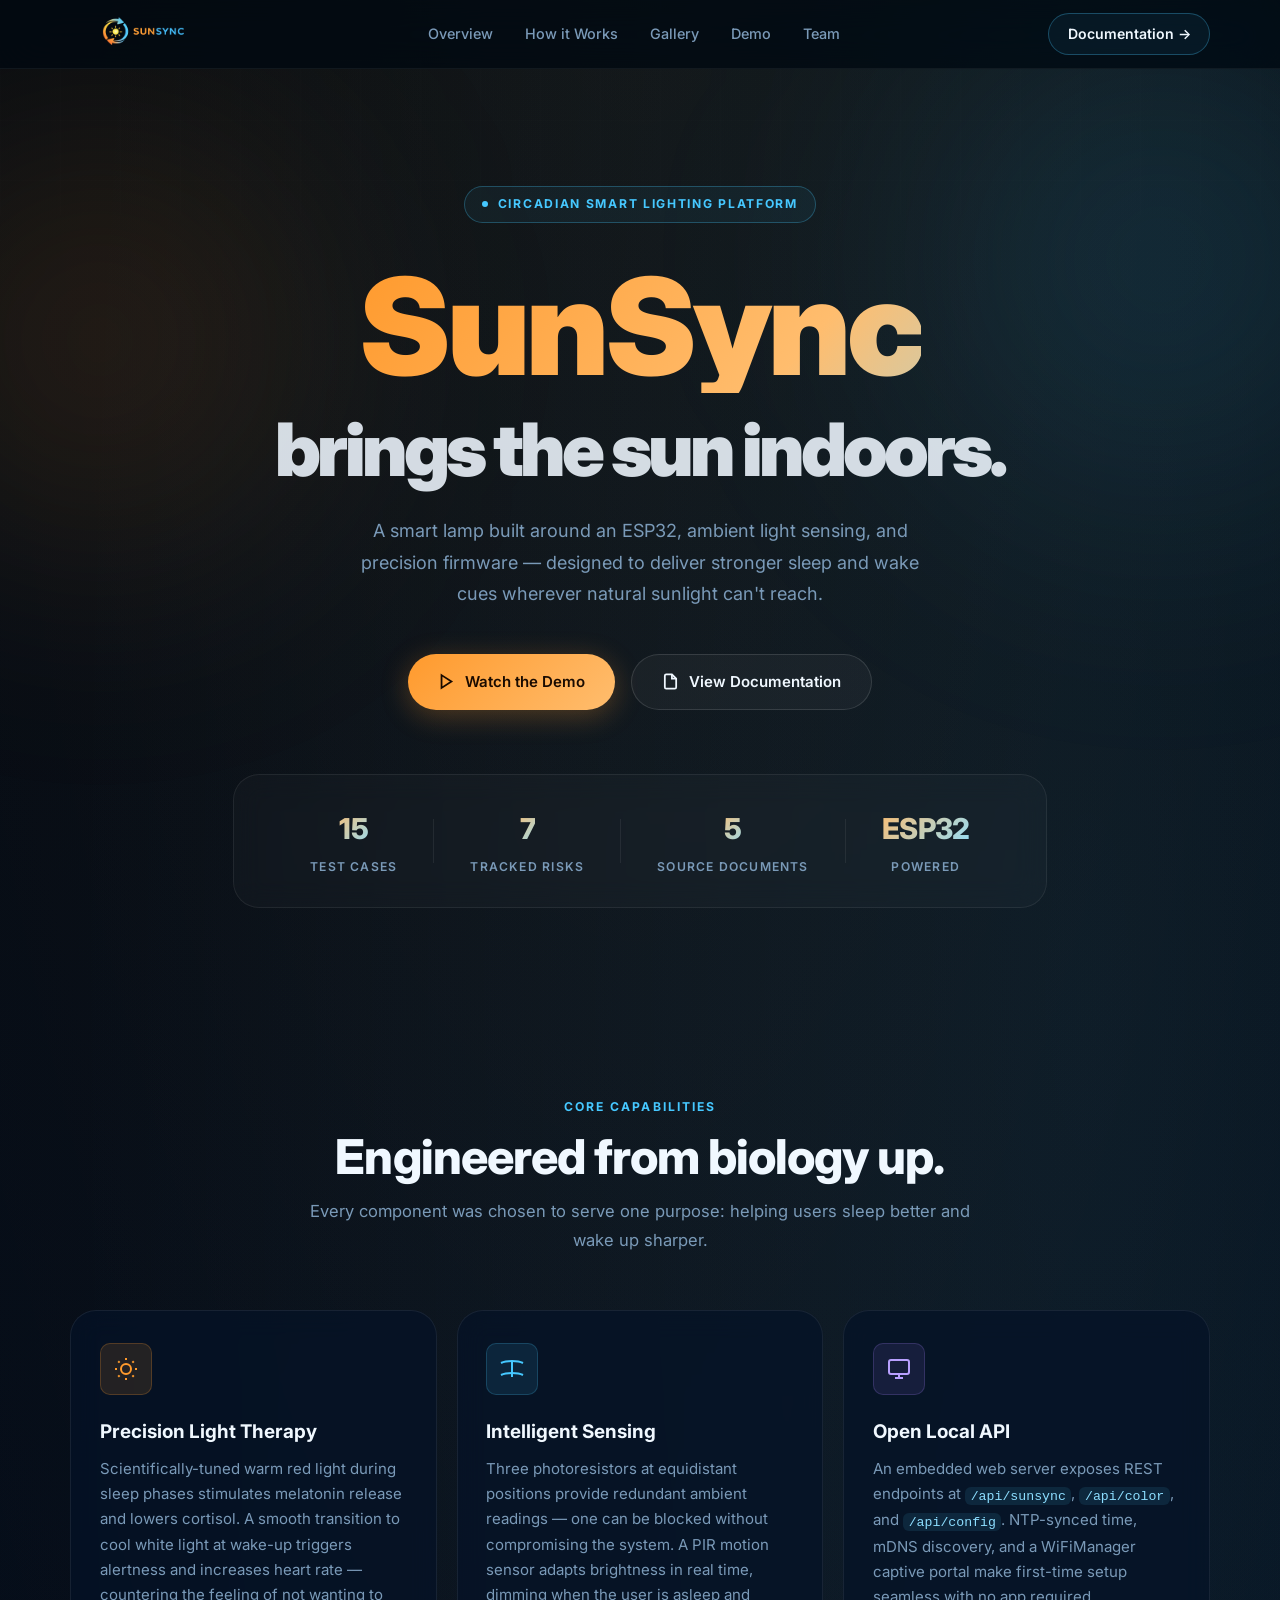
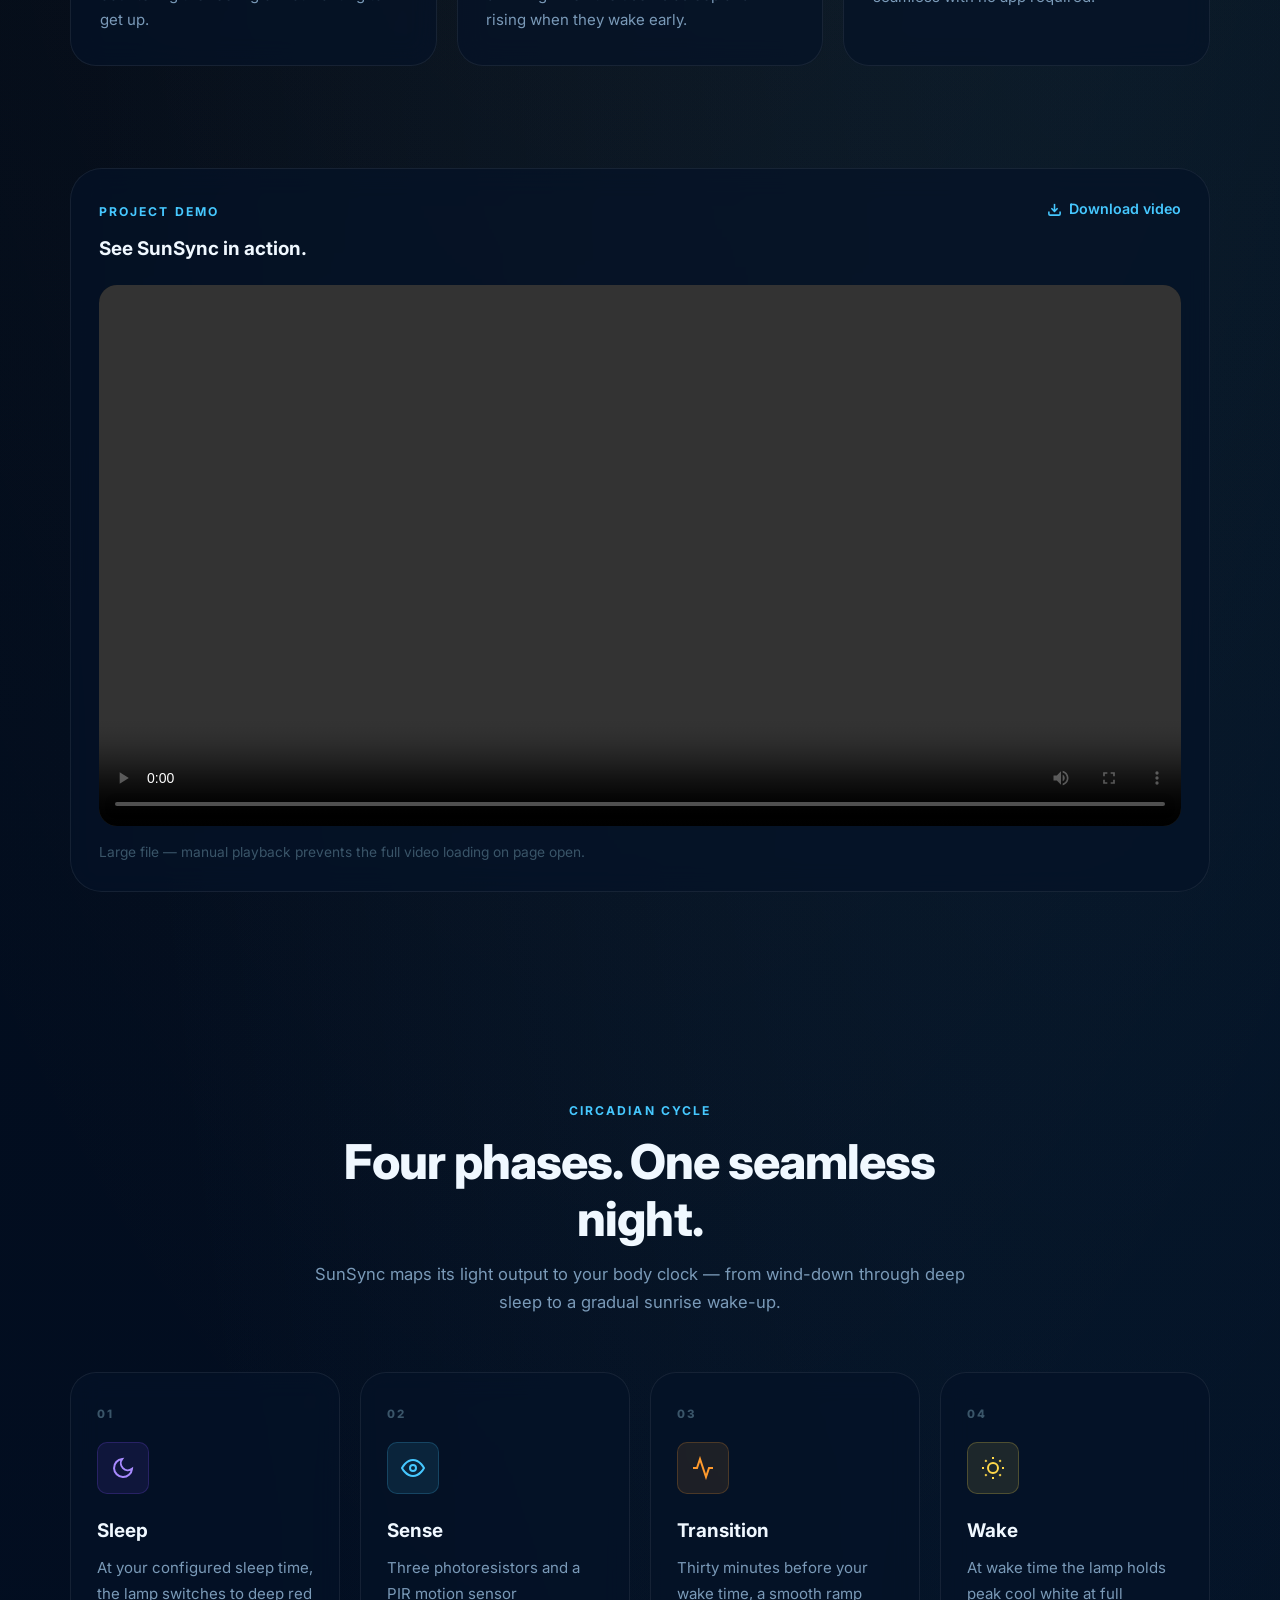
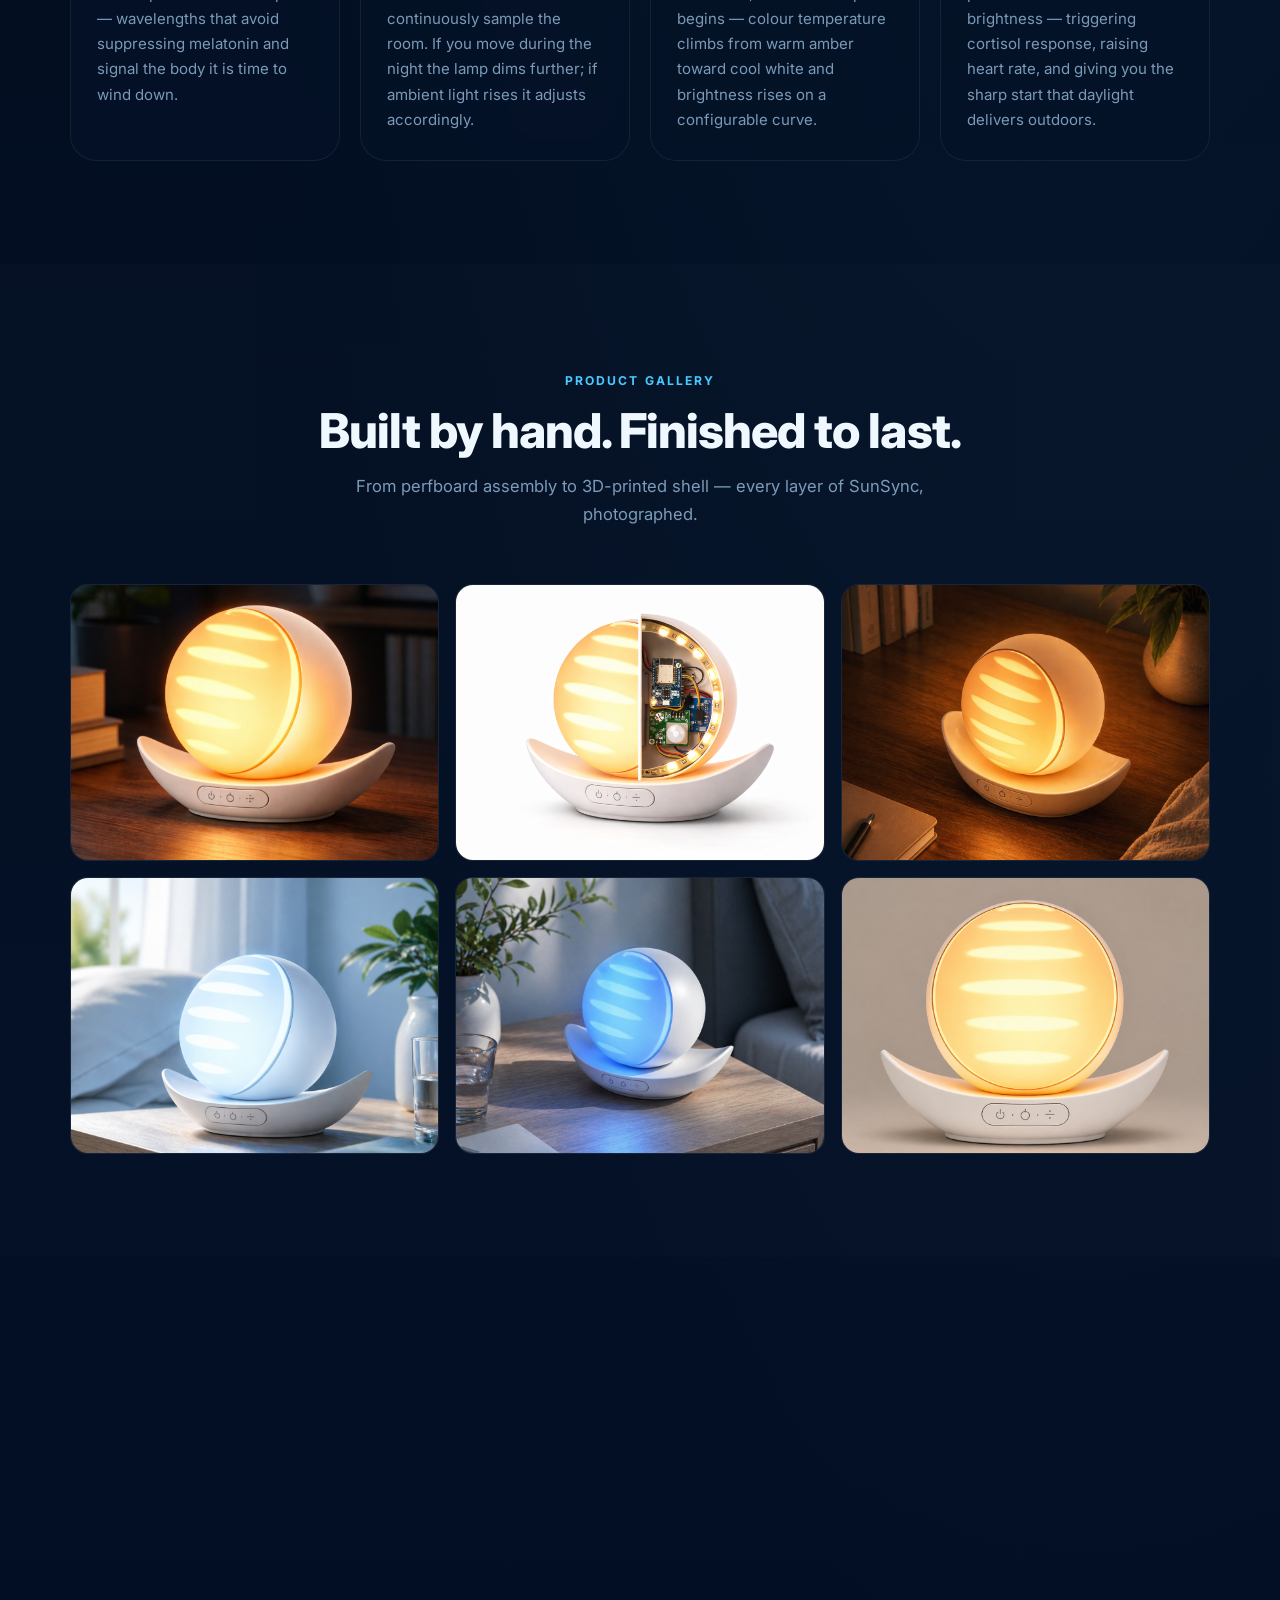
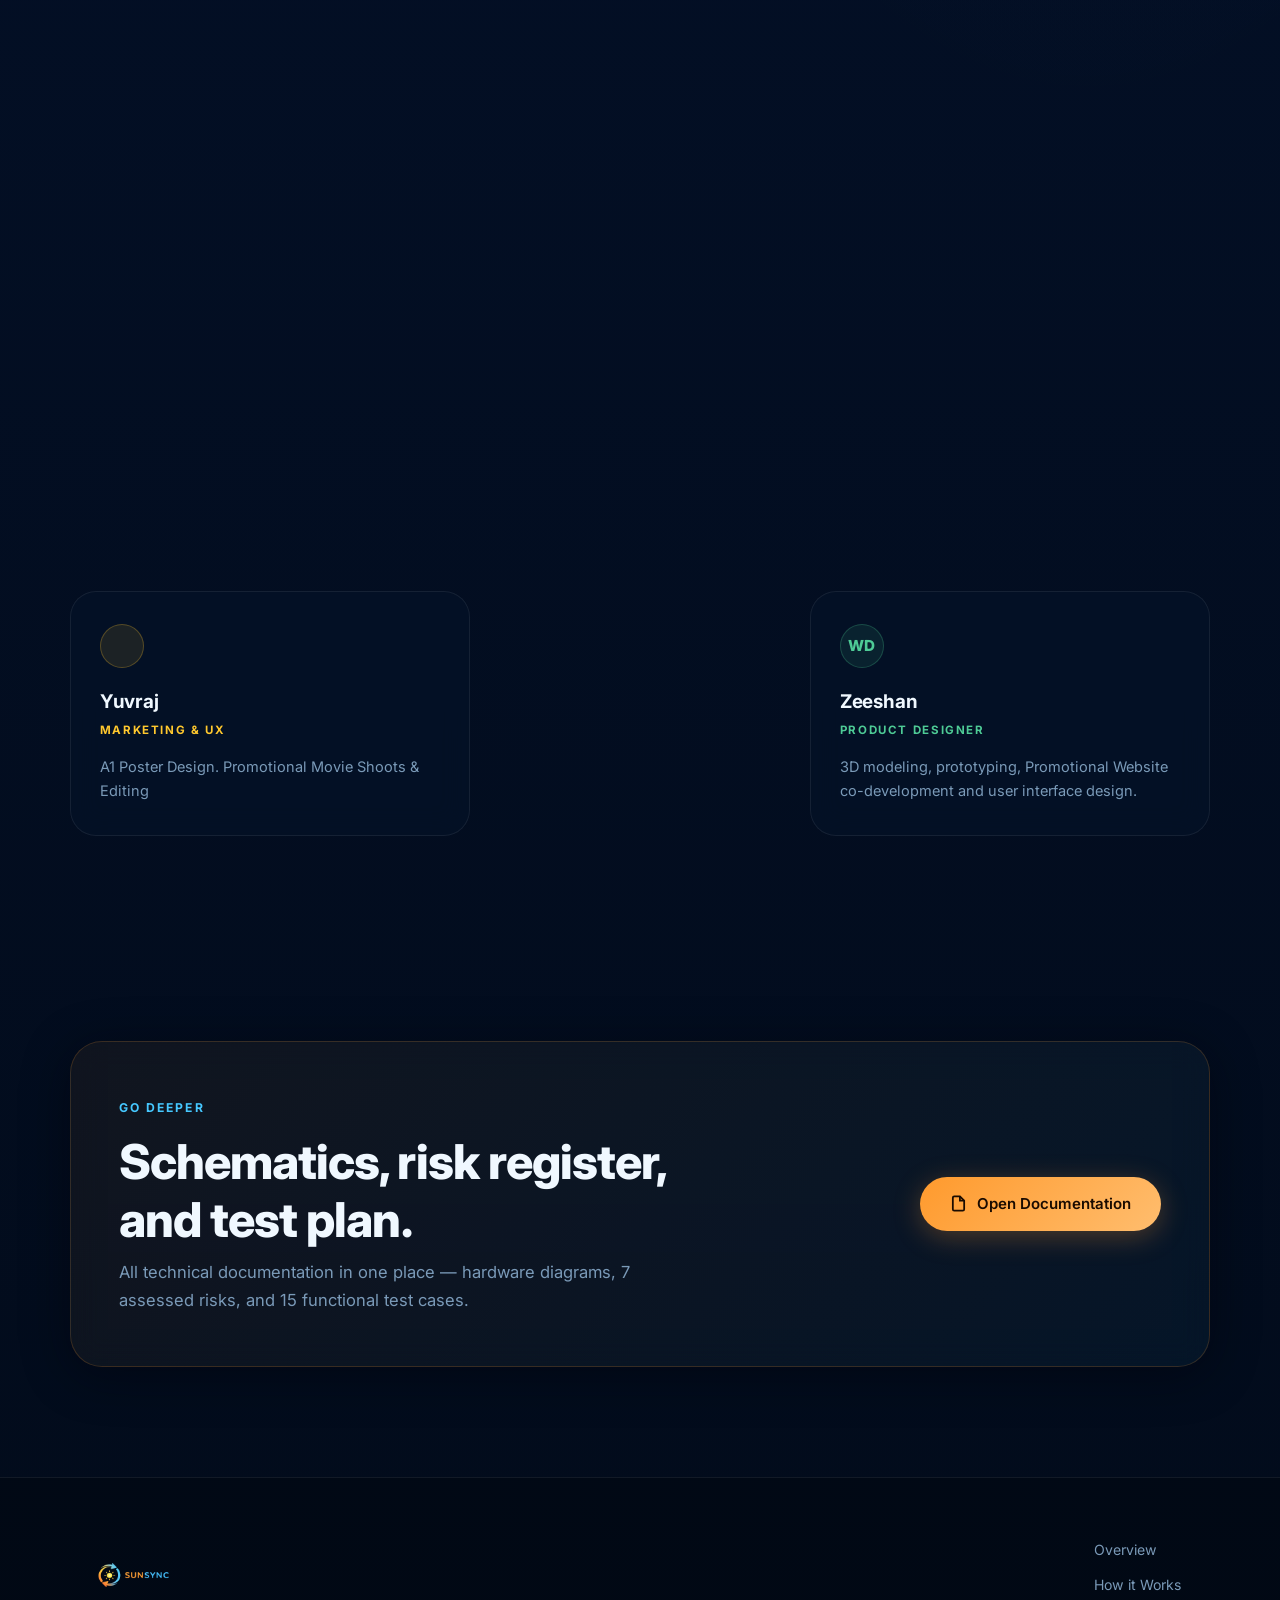
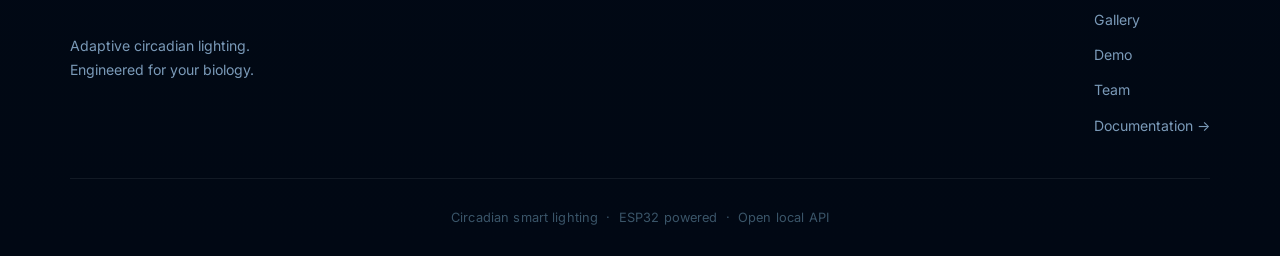
==== commit c4fb390f: "divided doc and promo into 2 pages. added meet the team. added video" ====
--- a/index.html
+++ b/index.html
@@ -17,7 +17,7 @@
   <div class="bg-orb bg-orb-sync" aria-hidden="true"></div>
   <div class="bg-grid" aria-hidden="true"></div>
 
-  <!-- Navigation -->
+  <!-- ── NAVIGATION ─────────────────────────────────────────── -->
   <header class="site-header" id="site-header">
     <div class="frame header-inner">
       <a class="site-brand" href="#top" aria-label="SunSync home">
@@ -25,12 +25,12 @@
       </a>
       <nav class="site-nav" aria-label="Primary navigation">
         <a href="#overview">Overview</a>
-        <a href="#schematics">Schematics</a>
-        <a href="#risks">Risks</a>
-        <a href="#tests">Tests</a>
-        <a href="#documents">Documents</a>
+        <a href="#how-it-works">How it Works</a>
+        <a href="#gallery">Gallery</a>
+        <a href="#demo">Demo</a>
+        <a href="#team">Team</a>
       </nav>
-      <a class="nav-cta" href="#documents">View Documents</a>
+      <a class="nav-cta" href="docs.html">Documentation &rarr;</a>
     </div>
   </header>
 
@@ -56,13 +56,13 @@
         </p>
 
         <div class="hero-actions">
-          <a class="btn btn-primary" href="#documents">
+          <a class="btn btn-primary" href="#demo">
+            <svg width="17" height="17" viewBox="0 0 24 24" fill="none" stroke="currentColor" stroke-width="2.5" aria-hidden="true"><polygon points="5 3 19 12 5 21 5 3"/></svg>
+            Watch the Demo
+          </a>
+          <a class="btn btn-secondary" href="docs.html">
             <svg width="17" height="17" viewBox="0 0 24 24" fill="none" stroke="currentColor" stroke-width="2.5" aria-hidden="true"><path d="M14 2H6a2 2 0 00-2 2v16a2 2 0 002 2h12a2 2 0 002-2V8z"/><polyline points="14 2 14 8 20 8"/></svg>
-            Open Project Documents
-          </a>
-          <a class="btn btn-secondary" href="assets/docs/SunSync_Preliminary_Schematics.md" download>
-            <svg width="17" height="17" viewBox="0 0 24 24" fill="none" stroke="currentColor" stroke-width="2.5" aria-hidden="true"><path d="M21 15v4a2 2 0 01-2 2H5a2 2 0 01-2-2v-4"/><polyline points="7 10 12 15 17 10"/><line x1="12" y1="15" x2="12" y2="3"/></svg>
-            Download Schematics
+            View Documentation
           </a>
         </div>
 
@@ -131,7 +131,7 @@
     </section>
 
     <!-- ── VIDEO DEMO ─────────────────────────────────────────────── -->
-    <section class="section section-video">
+    <section class="section section-video" id="demo">
       <div class="frame">
         <div class="video-wrapper reveal">
           <div class="video-topline">
@@ -139,222 +139,179 @@
               <p class="eyebrow">Project Demo</p>
               <h3>See SunSync in action.</h3>
             </div>
-            <a class="text-link" href="assets/media/SunSync_3Min_Vid.mov" download>
+            <a class="text-link" href="assets/media/promo_vid.mp4" download>
               <svg width="15" height="15" viewBox="0 0 24 24" fill="none" stroke="currentColor" stroke-width="2.5" aria-hidden="true"><path d="M21 15v4a2 2 0 01-2 2H5a2 2 0 01-2-2v-4"/><polyline points="7 10 12 15 17 10"/><line x1="12" y1="15" x2="12" y2="3"/></svg>
               Download video
             </a>
           </div>
           <video controls preload="metadata" playsinline>
-            <source src="assets/media/SunSync_3Min_Vid.mov" type="video/quicktime">
-            Your browser does not support embedded QuickTime video. Use the download link above.
+            <source src="assets/media/promo_vid.mp4" type="video/mp4">
+            Your browser does not support embedded video. Use the download link above.
           </video>
-          <p class="support-note">Demo is a large <code>.mov</code> file — manual playback prevents loading the full file on page open.</p>
-        </div>
-      </div>
-    </section>
-
-    <!-- ── SCHEMATICS ─────────────────────────────────────────────── -->
-    <section class="section" id="schematics">
-      <div class="frame">
-        <div class="content-block reveal">
-
-          <div class="content-header">
-            <div>
-              <p class="eyebrow">Technical Design</p>
-              <h2>Hardware, firmware, and lighting behavior — one complete system.</h2>
-            </div>
-            <a class="text-link" href="assets/docs/SunSync_Preliminary_Schematics.md" download>
-              <svg width="15" height="15" viewBox="0 0 24 24" fill="none" stroke="currentColor" stroke-width="2.5" aria-hidden="true"><path d="M21 15v4a2 2 0 01-2 2H5a2 2 0 01-2-2v-4"/><polyline points="7 10 12 15 17 10"/><line x1="12" y1="15" x2="12" y2="3"/></svg>
-              Download Markdown
-            </a>
-          </div>
-
-          <div class="content-cols">
-            <div class="content-text">
-              <p>The build centers on an ESP32 with an RGB LED strip, PIR motion sensor, potentiometer, toggle switches, three photoresistors, and supporting passives mounted on perfboard inside a 3D printed shell. The LED strip uses a separate power rail to keep the ESP32 stable under full lighting load.</p>
-              <p>Firmware is written in C++ on the Arduino ESP32 toolchain. WiFiManager handles first-time WiFi setup, NTP provides time synchronization, and the embedded web server serves both the local interface and REST API endpoints.</p>
-            </div>
-            <ul class="spec-list">
-              <li>
-                <span class="spec-dot" aria-hidden="true"></span>
-                <span>Three photoresistors for redundant ambient light readings</span>
-              </li>
-              <li>
-                <span class="spec-dot" aria-hidden="true"></span>
-                <span>PIR motion sensor via SPI for sleep detection</span>
-              </li>
-              <li>
-                <span class="spec-dot" aria-hidden="true"></span>
-                <span>Separate LED power rail prevents controller resets</span>
-              </li>
-              <li>
-                <span class="spec-dot" aria-hidden="true"></span>
-                <span>Heat-set inserts allow easy prototype disassembly</span>
-              </li>
-            </ul>
-          </div>
-
-          <div class="embed-block">
-            <div class="embed-topline">
-              <h3>Design Diagram</h3>
-              <a class="text-link" href="assets/docs/design_diagram.pdf" target="_blank" rel="noopener noreferrer">Open PDF ↗</a>
-            </div>
-            <iframe src="assets/docs/design_diagram.pdf#view=FitH" title="SunSync design diagram PDF"></iframe>
-          </div>
-
-        </div>
-      </div>
-    </section>
-
-    <!-- ── RISK ASSESSMENT ────────────────────────────────────────── -->
-    <section class="section section-alt" id="risks">
-      <div class="frame">
-        <div class="content-block reveal">
-
-          <div class="content-header">
-            <div>
-              <p class="eyebrow">Risk Assessment</p>
-              <h2>Risks are clear, prioritized, and tied to practical mitigations.</h2>
-            </div>
-            <a class="text-link" href="assets/docs/SunSync_Risk_Assessment.docx" download>
-              <svg width="15" height="15" viewBox="0 0 24 24" fill="none" stroke="currentColor" stroke-width="2.5" aria-hidden="true"><path d="M21 15v4a2 2 0 01-2 2H5a2 2 0 01-2-2v-4"/><polyline points="7 10 12 15 17 10"/><line x1="12" y1="15" x2="12" y2="3"/></svg>
-              Download Word Document
-            </a>
-          </div>
-
-          <p>The highest-risk issue — power instability from LED current draw — is resolved by separating the LED rail from the ESP32 supply. Thermal management uses venting, heatsinking, and software brightness limits to handle LED heat build-up.</p>
-
-          <div class="risk-grid">
-            <div class="risk-card risk-closed">
-              <span class="risk-badge">Closed</span>
-              <p>Power instability, WiFi setup friction, and component availability have all been resolved in the current design iteration.</p>
-            </div>
-            <div class="risk-card risk-mitigated">
-              <span class="risk-badge">Mitigated</span>
-              <p>LED heating and ESP32 storage pressure are addressed with heatsinking, brightness limits, and efficient firmware storage usage.</p>
-            </div>
-            <div class="risk-card risk-open">
-              <span class="risk-badge">Open</span>
-              <p>Motion sensing reliability and mobile app scope creep remain tracked. MVP is scoped to the lamp and local web UI only.</p>
-            </div>
-          </div>
-
-          <div class="embed-block">
-            <div class="embed-topline">
-              <h3>Project Timeline &amp; Gantt Plan</h3>
-              <a class="text-link" href="assets/docs/timetable-gantt-chart.pdf" target="_blank" rel="noopener noreferrer">Open PDF ↗</a>
-            </div>
-            <iframe src="assets/docs/timetable-gantt-chart.pdf#view=FitH" title="SunSync timetable Gantt chart PDF"></iframe>
-          </div>
-
-        </div>
-      </div>
-    </section>
-
-    <!-- ── TEST PLAN ──────────────────────────────────────────────── -->
-    <section class="section" id="tests">
-      <div class="frame">
-        <div class="content-block reveal">
-
-          <div class="content-header">
-            <div>
-              <p class="eyebrow">Verification</p>
-              <h2>15 test cases covering first boot through saved settings.</h2>
-            </div>
-            <a class="text-link" href="assets/docs/Test_Cases.xlsx" download>
-              <svg width="15" height="15" viewBox="0 0 24 24" fill="none" stroke="currentColor" stroke-width="2.5" aria-hidden="true"><path d="M21 15v4a2 2 0 01-2 2H5a2 2 0 01-2-2v-4"/><polyline points="7 10 12 15 17 10"/><line x1="12" y1="15" x2="12" y2="3"/></svg>
-              Download Excel Workbook
-            </a>
-          </div>
-
-          <p>The test plan validates startup, networking, time sync, API behavior, timed light transitions, and configuration persistence — ensuring every critical behavior is verified before deployment.</p>
-
-          <div class="test-grid">
-            <div class="test-block reveal">
-              <span class="test-range">TC001–TC005</span>
-              <h4>Startup &amp; Networking</h4>
-              <p>Startup sequence, access point creation, WiFi reconnection, captive-portal fallback, mDNS discovery, and NTP time synchronization.</p>
-            </div>
-            <div class="test-block reveal">
-              <span class="test-range">TC006–TC011</span>
-              <h4>API &amp; Color Control</h4>
-              <p>Device identity, current color state, color updates, and configuration updates for both sleep and wake cycle parameters via REST.</p>
-            </div>
-            <div class="test-block reveal">
-              <span class="test-range">TC012–TC014</span>
-              <h4>Timed Behavior</h4>
-              <p>Sleep phase color transitions, wake-up light ramp timing, and out-of-cycle stability across schedule boundaries.</p>
-            </div>
-            <div class="test-block reveal">
-              <span class="test-range">TC015</span>
-              <h4>Persistence</h4>
-              <p>Verification that UUID and full device configuration survive a hard reboot without data loss or state corruption.</p>
-            </div>
-          </div>
-
-        </div>
-      </div>
-    </section>
-
-    <!-- ── DOCUMENTS ──────────────────────────────────────────────── -->
-    <section class="section section-alt" id="documents">
-      <div class="frame">
-        <div class="content-block reveal">
-
-          <div class="content-header">
-            <div>
-              <p class="eyebrow">Document Hub</p>
-              <h2>All project documents in one place.</h2>
-            </div>
-          </div>
-
-          <p>PDF files are embedded throughout the site where most relevant. Word, Markdown, and Excel source files are available as direct downloads below.</p>
-
-          <div class="doc-grid">
-            <a class="doc-card" href="assets/docs/design_diagram.pdf" target="_blank" rel="noopener noreferrer">
-              <span class="doc-type doc-type-pdf">PDF</span>
-              <div class="doc-info">
-                <strong>Design Diagram</strong>
-                <span>System architecture and hardware design reference</span>
+          <p class="support-note">Large file — manual playback prevents the full video loading on page open.</p>
+        </div>
+      </div>
+    </section>
+
+    <!-- ── HOW IT WORKS ───────────────────────────────────────────── -->
+    <section class="section" id="how-it-works">
+      <div class="frame">
+
+        <div class="section-header reveal">
+          <p class="eyebrow">Circadian Cycle</p>
+          <h2>Four phases. One seamless night.</h2>
+          <p class="section-desc">SunSync maps its light output to your body clock — from wind-down through deep sleep to a gradual sunrise wake-up.</p>
+        </div>
+
+        <div class="steps-grid">
+
+          <div class="step-card reveal">
+            <div class="step-number">01</div>
+            <div class="step-icon step-icon-sleep">
+              <svg viewBox="0 0 24 24" fill="none" stroke="currentColor" stroke-width="2" aria-hidden="true"><path d="M21 12.79A9 9 0 1 1 11.21 3 7 7 0 0 0 21 12.79z"/></svg>
+            </div>
+            <h3>Sleep</h3>
+            <p>At your configured sleep time, the lamp switches to deep red — wavelengths that avoid suppressing melatonin and signal the body it is time to wind down.</p>
+          </div>
+
+          <div class="step-card reveal">
+            <div class="step-number">02</div>
+            <div class="step-icon step-icon-sense">
+              <svg viewBox="0 0 24 24" fill="none" stroke="currentColor" stroke-width="2" aria-hidden="true"><path d="M1 12s4-8 11-8 11 8 11 8-4 8-11 8-11-8-11-8z"/><circle cx="12" cy="12" r="3"/></svg>
+            </div>
+            <h3>Sense</h3>
+            <p>Three photoresistors and a PIR motion sensor continuously sample the room. If you move during the night the lamp dims further; if ambient light rises it adjusts accordingly.</p>
+          </div>
+
+          <div class="step-card reveal">
+            <div class="step-number">03</div>
+            <div class="step-icon step-icon-transition">
+              <svg viewBox="0 0 24 24" fill="none" stroke="currentColor" stroke-width="2" aria-hidden="true"><polyline points="22 12 18 12 15 21 9 3 6 12 2 12"/></svg>
+            </div>
+            <h3>Transition</h3>
+            <p>Thirty minutes before your wake time, a smooth ramp begins — colour temperature climbs from warm amber toward cool white and brightness rises on a configurable curve.</p>
+          </div>
+
+          <div class="step-card reveal">
+            <div class="step-number">04</div>
+            <div class="step-icon step-icon-wake">
+              <svg viewBox="0 0 24 24" fill="none" stroke="currentColor" stroke-width="2" aria-hidden="true"><circle cx="12" cy="12" r="5"/><line x1="12" y1="1" x2="12" y2="3"/><line x1="12" y1="21" x2="12" y2="23"/><line x1="4.22" y1="4.22" x2="5.64" y2="5.64"/><line x1="18.36" y1="18.36" x2="19.78" y2="19.78"/><line x1="1" y1="12" x2="3" y2="12"/><line x1="21" y1="12" x2="23" y2="12"/><line x1="4.22" y1="19.78" x2="5.64" y2="18.36"/><line x1="18.36" y1="5.64" x2="19.78" y2="4.22"/></svg>
+            </div>
+            <h3>Wake</h3>
+            <p>At wake time the lamp holds peak cool white at full brightness — triggering cortisol response, raising heart rate, and giving you the sharp start that daylight delivers outdoors.</p>
+          </div>
+
+        </div>
+      </div>
+    </section>
+
+    <!-- ── PRODUCT GALLERY ────────────────────────────────────────── -->
+    <section class="section section-alt" id="gallery">
+      <div class="frame">
+
+        <div class="section-header reveal">
+          <p class="eyebrow">Product Gallery</p>
+          <h2>Built by hand. Finished to last.</h2>
+          <p class="section-desc">From perfboard assembly to 3D-printed shell — every layer of SunSync, photographed.</p>
+        </div>
+
+        <div class="gallery-grid">
+          <div class="gallery-item reveal">
+            <img src="assets/media/gallery/01.jpg" alt="SunSync lamp exterior view" loading="lazy">
+          </div>
+          <div class="gallery-item reveal">
+            <img src="assets/media/gallery/02.png" alt="SunSync internal perfboard assembly" loading="lazy">
+          </div>
+          <div class="gallery-item reveal">
+            <img src="assets/media/gallery/03.png" alt="SunSync ESP32 and sensor wiring" loading="lazy">
+          </div>
+          <div class="gallery-item reveal">
+            <img src="assets/media/gallery/04.png" alt="SunSync LED strip warm red phase" loading="lazy">
+          </div>
+          <div class="gallery-item reveal">
+            <img src="assets/media/gallery/05.png" alt="SunSync LED strip cool white phase" loading="lazy">
+          </div>
+          <div class="gallery-item reveal">
+            <img src="assets/media/gallery/06.png" alt="SunSync lamp in use on bedside table" loading="lazy">
+          </div>
+        </div>
+
+      </div>
+    </section>
+
+    <!-- ── MEET THE TEAM ─────────────────────────────────────────── -->
+    <section class="section" id="team">
+      <div class="frame">
+
+        <div class="section-header reveal">
+          <p class="eyebrow">The Team</p>
+          <h2>Meet the people behind SunSync.</h2>
+          <p class="section-desc">Five disciplines. One cohesive build.</p>
+        </div>
+
+        <div class="team-grid">
+
+          <!-- Top-left: Lakhan — Lead Firmware Engineer (blue) -->
+          <div class="team-card team-card--blue team-card--tl reveal">
+            <div class="team-avatar team-avatar--blue">LFE</div>
+            <p class="team-name">Lakhan</p>
+            <p class="team-role">Lead Firmware Engineer</p>
+            <p class="team-desc">ESP32 C++ development, WiFiManager, NTP sync, REST API design, and LED control logic.</p>
+          </div>
+
+          <!-- Top-right: Viktor — Hardware Designer (purple) -->
+          <div class="team-card team-card--purple team-card--tr reveal">
+            <div class="team-avatar team-avatar--purple">HD</div>
+            <p class="team-name">Viktor</p>
+            <p class="team-role">Hardware Designer</p>
+            <p class="team-desc">PCB layout, component sourcing, power rail design, and photoresistor array configuration.</p>
+          </div>
+
+          <!-- Center diamond: Lee — Project Manager (red) -->
+          <div class="team-center-wrap reveal">
+            <div class="team-card team-card--red team-card--diamond">
+              <div class="team-card-inner">
+                <div class="team-avatar team-avatar--red">PM</div>
+                <p class="team-name">Lee</p>
+                <p class="team-role">Project Manager</p>
+                <p class="team-desc">Gantt chart, risk register, meeting minutes, promotional website co-development submission deadlines.</p>
               </div>
-              <svg class="doc-arrow" viewBox="0 0 24 24" fill="none" stroke="currentColor" stroke-width="2" aria-hidden="true"><path d="M5 12h14M12 5l7 7-7 7"/></svg>
-            </a>
-            <a class="doc-card" href="assets/docs/timetable-gantt-chart.pdf" target="_blank" rel="noopener noreferrer">
-              <span class="doc-type doc-type-pdf">PDF</span>
-              <div class="doc-info">
-                <strong>Timetable Gantt Chart</strong>
-                <span>Project planning and milestone timeline</span>
-              </div>
-              <svg class="doc-arrow" viewBox="0 0 24 24" fill="none" stroke="currentColor" stroke-width="2" aria-hidden="true"><path d="M5 12h14M12 5l7 7-7 7"/></svg>
-            </a>
-            <a class="doc-card" href="assets/docs/SunSync_Risk_Assessment.docx" download>
-              <span class="doc-type doc-type-docx">DOCX</span>
-              <div class="doc-info">
-                <strong>Risk Assessment</strong>
-                <span>Editable Word source for the full risk register</span>
-              </div>
-              <svg class="doc-arrow" viewBox="0 0 24 24" fill="none" stroke="currentColor" stroke-width="2" aria-hidden="true"><path d="M21 15v4a2 2 0 01-2 2H5a2 2 0 01-2-2v-4"/><polyline points="7 10 12 15 17 10"/><line x1="12" y1="15" x2="12" y2="3"/></svg>
-            </a>
-            <a class="doc-card" href="assets/docs/SunSync_Preliminary_Schematics.md" download>
-              <span class="doc-type doc-type-md">MD</span>
-              <div class="doc-info">
-                <strong>Preliminary Schematics</strong>
-                <span>Original Markdown source for technical notes and BOM</span>
-              </div>
-              <svg class="doc-arrow" viewBox="0 0 24 24" fill="none" stroke="currentColor" stroke-width="2" aria-hidden="true"><path d="M21 15v4a2 2 0 01-2 2H5a2 2 0 01-2-2v-4"/><polyline points="7 10 12 15 17 10"/><line x1="12" y1="15" x2="12" y2="3"/></svg>
-            </a>
-            <a class="doc-card" href="assets/docs/Test_Cases.xlsx" download>
-              <span class="doc-type doc-type-xlsx">XLSX</span>
-              <div class="doc-info">
-                <strong>Test Cases Workbook</strong>
-                <span>15 functional test cases across device, API, and timing</span>
-              </div>
-              <svg class="doc-arrow" viewBox="0 0 24 24" fill="none" stroke="currentColor" stroke-width="2" aria-hidden="true"><path d="M21 15v4a2 2 0 01-2 2H5a2 2 0 01-2-2v-4"/><polyline points="7 10 12 15 17 10"/><line x1="12" y1="15" x2="12" y2="3"/></svg>
-            </a>
-          </div>
-
-          <p class="support-note">Browsers handle <code>.docx</code> and <code>.xlsx</code> files inconsistently — those formats stay as downloads while their content is summarized on this page.</p>
-
+            </div>
+          </div>
+
+          <!-- Bottom-left: Yuvraj — Product & UX (yellow) -->
+          <div class="team-card team-card--yellow team-card--bl reveal">
+            <div class="team-avatar team-avatar--yellow"></div>
+            <p class="team-name">Yuvraj</p>
+            <p class="team-role">Marketing &amp; UX</p>
+            <p class="team-desc">A1 Poster Design. Promotional Movie Shoots &amp; Editing </p>
+          </div>
+
+          <!-- Bottom-right: Zeeshan — Web & Digital Lead (green) -->
+          <div class="team-card team-card--green team-card--br reveal">
+            <div class="team-avatar team-avatar--green">WD</div>
+            <p class="team-name">Zeeshan</p>
+            <p class="team-role">Product Designer</p>
+            <p class="team-desc">3D modeling, prototyping, Promotional Website co-development and user interface design.</p>
+          </div>
+
+        </div>
+      </div>
+    </section>
+
+    <!-- ── CTA BANNER ─────────────────────────────────────────────── -->
+    <section class="cta-banner-section">
+      <div class="frame">
+        <div class="cta-banner reveal">
+          <div class="cta-banner-text">
+            <p class="eyebrow">Go Deeper</p>
+            <h2>Schematics, risk register, and test plan.</h2>
+            <p class="section-desc">All technical documentation in one place — hardware diagrams, 7 assessed risks, and 15 functional test cases.</p>
+          </div>
+          <a class="btn btn-primary" href="docs.html">
+            <svg width="17" height="17" viewBox="0 0 24 24" fill="none" stroke="currentColor" stroke-width="2.5" aria-hidden="true"><path d="M14 2H6a2 2 0 00-2 2v16a2 2 0 002 2h12a2 2 0 002-2V8z"/><polyline points="14 2 14 8 20 8"/></svg>
+            Open Documentation
+          </a>
         </div>
       </div>
     </section>
@@ -372,14 +329,15 @@
       </div>
       <nav class="footer-nav" aria-label="Footer navigation">
         <a href="#overview">Overview</a>
-        <a href="#schematics">Schematics</a>
-        <a href="#risks">Risks</a>
-        <a href="#tests">Tests</a>
-        <a href="#documents">Documents</a>
+        <a href="#how-it-works">How it Works</a>
+        <a href="#gallery">Gallery</a>
+        <a href="#demo">Demo</a>
+        <a href="#team">Team</a>
+        <a href="docs.html">Documentation &rarr;</a>
       </nav>
     </div>
     <div class="frame footer-bottom">
-      <p>5 integrated source documents &nbsp;·&nbsp; 7 tracked project risks &nbsp;·&nbsp; 15 functional test cases</p>
+      <p>Circadian smart lighting &nbsp;·&nbsp; ESP32 powered &nbsp;·&nbsp; Open local API</p>
     </div>
   </footer>
 
--- a/assets/css/styles.css
+++ b/assets/css/styles.css
@@ -1079,3 +1079,466 @@
     gap: 0.5rem 1.5rem;
   }
 }
+
+
+/* ============================================================
+   HOW IT WORKS — STEPS GRID
+   ============================================================ */
+.steps-grid {
+  display: grid;
+  grid-template-columns: repeat(4, 1fr);
+  gap: 1.25rem;
+}
+
+.step-card {
+  position: relative;
+  padding: 2rem 1.6rem 1.75rem;
+  border-radius: var(--r-lg);
+  border: 1px solid var(--border);
+  background: var(--bg-card);
+  backdrop-filter: blur(14px);
+  -webkit-backdrop-filter: blur(14px);
+  transition: border-color 200ms ease, transform 200ms ease, box-shadow 200ms ease;
+}
+
+.step-card:hover {
+  border-color: var(--border-md);
+  transform: translateY(-5px);
+  box-shadow: var(--shadow-card);
+}
+
+.step-number {
+  font-size: 0.72rem;
+  font-weight: 800;
+  letter-spacing: 0.18em;
+  color: var(--text-faint);
+  text-transform: uppercase;
+  margin-bottom: 1.1rem;
+}
+
+.step-icon {
+  width: 52px;
+  height: 52px;
+  border-radius: var(--r-sm);
+  display: flex;
+  align-items: center;
+  justify-content: center;
+  margin-bottom: 1.3rem;
+}
+
+.step-icon svg {
+  width: 24px;
+  height: 24px;
+}
+
+/* Step icon colour variants — follow the feature-icon pattern */
+.step-icon-sleep      { background: rgba(130, 80, 255, 0.1);  border: 1px solid rgba(130, 80, 255, 0.22); color: #a88aff; }
+.step-icon-sense      { background: rgba(70, 200, 255, 0.1);  border: 1px solid rgba(70, 200, 255, 0.2);  color: var(--sync); }
+.step-icon-transition { background: rgba(255, 154, 45, 0.1);  border: 1px solid rgba(255, 154, 45, 0.2);  color: var(--sun); }
+.step-icon-wake       { background: rgba(255, 220, 80, 0.1);  border: 1px solid rgba(255, 220, 80, 0.22); color: #ffd84a; }
+
+.step-card h3 { margin-bottom: 0.5rem; }
+
+.step-card p {
+  font-size: 0.94rem;
+  color: var(--text-muted);
+  line-height: 1.68;
+}
+
+/* Stagger the four step cards */
+.steps-grid .reveal:nth-child(2) { transition-delay: 0.1s; }
+.steps-grid .reveal:nth-child(3) { transition-delay: 0.2s; }
+.steps-grid .reveal:nth-child(4) { transition-delay: 0.3s; }
+
+
+/* ============================================================
+   GALLERY GRID
+   ============================================================ */
+.gallery-grid {
+  display: grid;
+  grid-template-columns: repeat(3, 1fr);
+  gap: 1rem;
+}
+
+.gallery-item {
+  overflow: hidden;
+  border-radius: var(--r-md);
+  border: 1px solid var(--border);
+  background: var(--bg-card);
+  aspect-ratio: 4 / 3;
+  transition: border-color 200ms ease, transform 200ms ease, box-shadow 200ms ease;
+}
+
+.gallery-item:hover {
+  border-color: var(--border-md);
+  transform: translateY(-4px);
+  box-shadow: var(--shadow-card);
+}
+
+.gallery-item img {
+  width: 100%;
+  height: 100%;
+  object-fit: cover;
+  display: block;
+  transition: transform 400ms ease;
+}
+
+.gallery-item:hover img {
+  transform: scale(1.04);
+}
+
+/* Stagger gallery items */
+.gallery-grid .reveal:nth-child(2) { transition-delay: 0.07s; }
+.gallery-grid .reveal:nth-child(3) { transition-delay: 0.14s; }
+.gallery-grid .reveal:nth-child(4) { transition-delay: 0.21s; }
+.gallery-grid .reveal:nth-child(5) { transition-delay: 0.28s; }
+.gallery-grid .reveal:nth-child(6) { transition-delay: 0.35s; }
+
+
+/* ============================================================
+   CTA BANNER SECTION
+   ============================================================ */
+.cta-banner-section {
+  padding: var(--section-gap) 0;
+}
+
+.cta-banner {
+  display: flex;
+  align-items: center;
+  justify-content: space-between;
+  flex-wrap: wrap;
+  gap: 2rem;
+  padding: clamp(2rem, 4vw, 3.25rem) clamp(1.75rem, 4vw, 3rem);
+  border-radius: var(--r-xl);
+  border: 1px solid rgba(255, 154, 45, 0.18);
+  background: linear-gradient(
+    135deg,
+    rgba(255, 154, 45, 0.06) 0%,
+    rgba(70, 200, 255, 0.05) 100%
+  );
+  backdrop-filter: blur(14px);
+  -webkit-backdrop-filter: blur(14px);
+  box-shadow: var(--shadow-card);
+}
+
+.cta-banner-text {
+  max-width: 560px;
+}
+
+.cta-banner-text h2 {
+  margin-top: 0.25rem;
+}
+
+.cta-banner-text .section-desc {
+  margin-top: 0.6rem;
+}
+
+
+/* ============================================================
+   DOCS PAGE HERO (compact section header for docs.html)
+   ============================================================ */
+.docs-hero {
+  padding-top: clamp(3rem, 8vh, 5rem);
+  padding-bottom: clamp(0.5rem, 2vh, 1.5rem);
+}
+
+
+/* ============================================================
+   RESPONSIVE — 900 px (new section additions)
+   ============================================================ */
+@media (max-width: 900px) {
+  .steps-grid {
+    grid-template-columns: repeat(2, 1fr);
+  }
+
+  .gallery-grid {
+    grid-template-columns: repeat(2, 1fr);
+  }
+
+  .cta-banner {
+    flex-direction: column;
+    align-items: flex-start;
+  }
+}
+
+
+/* ============================================================
+   RESPONSIVE — 760 px (new section additions)
+   ============================================================ */
+@media (max-width: 760px) {
+  .steps-grid {
+    grid-template-columns: 1fr;
+    max-width: 460px;
+    margin-left: auto;
+    margin-right: auto;
+  }
+
+  .gallery-grid {
+    grid-template-columns: 1fr;
+    max-width: 460px;
+    margin-left: auto;
+    margin-right: auto;
+  }
+}
+
+
+/* ============================================================
+   MEET THE TEAM — DIAMOND GRID
+   ============================================================ */
+
+/*
+  3 × 3 CSS Grid:
+  [TL card]  [ empty ]  [TR card]
+  [ empty ]  [diamond]  [ empty ]
+  [BL card]  [ empty ]  [BR card]
+
+  Center column/row = clamp(220–300px) so the rotated
+  diamond (side = center / √2) fits exactly in the cell.
+*/
+.team-grid {
+  display: grid;
+  grid-template-columns: 1fr clamp(220px, 26vw, 300px) 1fr;
+  grid-template-rows: auto clamp(220px, 26vw, 300px) auto;
+  gap: 1.25rem;
+}
+
+/* Explicit grid placement for each member */
+.team-card--tl   { grid-column: 1; grid-row: 1; }
+.team-card--tr   { grid-column: 3; grid-row: 1; }
+.team-center-wrap { grid-column: 2; grid-row: 2; display: flex; align-items: center; justify-content: center; }
+.team-card--bl   { grid-column: 1; grid-row: 3; }
+.team-card--br   { grid-column: 3; grid-row: 3; }
+
+/* ── Base card ───────────────────────────────────────────── */
+.team-card {
+  padding: 2rem 1.8rem;
+  border-radius: var(--r-lg);
+  border: 1px solid var(--border);
+  background: var(--bg-card);
+  backdrop-filter: blur(14px);
+  -webkit-backdrop-filter: blur(14px);
+  transition: border-color 250ms ease, transform 250ms ease, box-shadow 250ms ease;
+}
+
+/* Lift on hover for the four corner cards */
+.team-card--tl:hover,
+.team-card--tr:hover,
+.team-card--bl:hover,
+.team-card--br:hover {
+  transform: translateY(-5px);
+}
+
+/* ── Per-member outline glow on hover ────────────────────── */
+.team-card--blue:hover {
+  border-color: rgba(70, 200, 255, 0.55);
+  box-shadow: 0 0 32px rgba(70, 200, 255, 0.18), 0 8px 40px rgba(0, 3, 12, 0.4);
+}
+.team-card--purple:hover {
+  border-color: rgba(130, 80, 255, 0.55);
+  box-shadow: 0 0 32px rgba(130, 80, 255, 0.18), 0 8px 40px rgba(0, 3, 12, 0.4);
+}
+.team-card--green:hover {
+  border-color: rgba(72, 199, 142, 0.55);
+  box-shadow: 0 0 32px rgba(72, 199, 142, 0.18), 0 8px 40px rgba(0, 3, 12, 0.4);
+}
+.team-card--yellow:hover {
+  border-color: rgba(255, 196, 46, 0.55);
+  box-shadow: 0 0 32px rgba(255, 196, 46, 0.18), 0 8px 40px rgba(0, 3, 12, 0.4);
+}
+.team-card--red:hover {
+  border-color: rgba(255, 100, 80, 0.55);
+  box-shadow: 0 0 32px rgba(255, 100, 80, 0.18), 0 8px 40px rgba(0, 3, 12, 0.4);
+}
+
+/* ── Avatar (circular initial badge) ────────────────────── */
+.team-avatar {
+  width: 44px;
+  height: 44px;
+  border-radius: 50%;
+  display: flex;
+  align-items: center;
+  justify-content: center;
+  font-size: 0.95rem;
+  font-weight: 800;
+  letter-spacing: 0.02em;
+  margin-bottom: 1.1rem;
+  flex-shrink: 0;
+}
+
+.team-avatar--blue   { background: rgba(70, 200, 255, 0.1);  border: 1px solid rgba(70, 200, 255, 0.25);  color: var(--sync); }
+.team-avatar--purple { background: rgba(130, 80, 255, 0.1);  border: 1px solid rgba(130, 80, 255, 0.25);  color: #a88aff; }
+.team-avatar--green  { background: rgba(72, 199, 142, 0.1);  border: 1px solid rgba(72, 199, 142, 0.25);  color: #4ecb96; }
+.team-avatar--yellow { background: rgba(255, 196, 46, 0.1);  border: 1px solid rgba(255, 196, 46, 0.25);  color: #ffc82e; }
+.team-avatar--red    { background: rgba(255, 100, 80, 0.1);   border: 1px solid rgba(255, 100, 80, 0.25);   color: #ff7060; }
+
+/* ── Card text ───────────────────────────────────────────── */
+.team-name {
+  font-size: 1.18rem;
+  font-weight: 700;
+  color: var(--text);
+  margin-bottom: 0.2rem;
+  letter-spacing: -0.01em;
+}
+
+/* Role label — coloured per member */
+.team-role {
+  font-size: 0.72rem;
+  font-weight: 700;
+  letter-spacing: 0.14em;
+  text-transform: uppercase;
+  margin-bottom: 0.9rem;
+}
+
+.team-card--blue   .team-role { color: var(--sync); }
+.team-card--purple .team-role { color: #a88aff; }
+.team-card--green  .team-role { color: #4ecb96; }
+.team-card--yellow .team-role { color: #ffc82e; }
+.team-card--red    .team-role { color: #ff7060; }
+
+.team-desc {
+  font-size: 0.91rem;
+  color: var(--text-muted);
+  line-height: 1.65;
+}
+
+/* ── Center diamond card ─────────────────────────────────── */
+.team-card--diamond {
+  /* side = center_cell / √2  →  300 / 1.414 ≈ 212px */
+  width:  clamp(156px, 18.4vw, 212px);
+  height: clamp(156px, 18.4vw, 212px);
+  transform: rotate(45deg);
+  border-radius: var(--r-md);
+  padding: 0;
+  display: flex;
+  align-items: center;
+  justify-content: center;
+  flex-shrink: 0;
+}
+
+/* Keep rotation on hover — scale instead of translateY */
+.team-card--red.team-card--diamond:hover {
+  transform: rotate(45deg) scale(1.05);
+}
+
+/* Counter-rotate the inner content so text stays upright */
+.team-card-inner {
+  transform: rotate(-45deg);
+  text-align: center;
+  padding: 1rem 0.85rem;
+  width: 100%;
+}
+
+/* Tighter sizing for the compact diamond interior */
+.team-card-inner .team-avatar {
+  margin-left: auto;
+  margin-right: auto;
+  width: 38px;
+  height: 38px;
+  font-size: 0.82rem;
+  margin-bottom: 0.75rem;
+}
+
+.team-card-inner .team-name {
+  font-size: 1rem;
+}
+
+.team-card-inner .team-role {
+  font-size: 0.62rem;
+  margin-bottom: 0.45rem;
+}
+
+.team-card-inner .team-desc {
+  font-size: 0.75rem;
+  color: var(--text-faint);
+  line-height: 1.45;
+}
+
+/* ── Scroll-reveal stagger ───────────────────────────────── */
+.team-card--tr.reveal    { transition-delay: 0.1s; }
+.team-center-wrap.reveal  { transition-delay: 0.15s; }
+.team-card--bl.reveal    { transition-delay: 0.2s; }
+.team-card--br.reveal    { transition-delay: 0.3s; }
+
+
+/* ============================================================
+   RESPONSIVE — 900 px (team grid)
+   ============================================================ */
+@media (max-width: 900px) {
+  .team-grid {
+    grid-template-columns: 1fr clamp(200px, 28vw, 260px) 1fr;
+    grid-template-rows: auto clamp(200px, 28vw, 260px) auto;
+  }
+}
+
+
+/* ============================================================
+   RESPONSIVE — 760 px (team grid collapses to 2-col)
+   ============================================================ */
+@media (max-width: 760px) {
+  .team-grid {
+    grid-template-columns: 1fr 1fr;
+    grid-template-rows: auto;
+    gap: 1rem;
+  }
+
+  /* Re-place cards into a 2×3 layout — diamond spans full width in the middle */
+  .team-card--tl    { grid-column: 1; grid-row: 1; }
+  .team-card--tr    { grid-column: 2; grid-row: 1; }
+  .team-center-wrap { grid-column: 1 / 3; grid-row: 2; display: block; }
+  .team-card--bl    { grid-column: 1; grid-row: 3; }
+  .team-card--br    { grid-column: 2; grid-row: 3; }
+
+  /* Revert diamond to a normal rectangular card */
+  .team-card--diamond {
+    transform: none;
+    width: 100%;
+    height: auto;
+    border-radius: var(--r-lg);
+    padding: 2rem 1.8rem;
+    display: block;
+  }
+
+  .team-card--red.team-card--diamond:hover {
+    transform: translateY(-5px);
+  }
+
+  /* Revert inner counter-rotation */
+  .team-card-inner {
+    transform: none;
+    text-align: left;
+    padding: 0;
+    width: 100%;
+  }
+
+  .team-card-inner .team-avatar {
+    margin-left: 0;
+    margin-right: 0;
+    width: 44px;
+    height: 44px;
+    font-size: 0.95rem;
+    margin-bottom: 1.1rem;
+  }
+
+  .team-card-inner .team-name { font-size: 1.18rem; }
+  .team-card-inner .team-role { font-size: 0.72rem; margin-bottom: 0.9rem; }
+  .team-card-inner .team-desc { font-size: 0.91rem; color: var(--text-muted); line-height: 1.65; }
+}
+
+
+/* ============================================================
+   RESPONSIVE — 480 px (team grid collapses to 1-col)
+   ============================================================ */
+@media (max-width: 480px) {
+  .team-grid {
+    grid-template-columns: 1fr;
+  }
+
+  .team-card--tl,
+  .team-card--tr,
+  .team-center-wrap,
+  .team-card--bl,
+  .team-card--br {
+    grid-column: 1;
+    grid-row: auto;
+  }
+}
